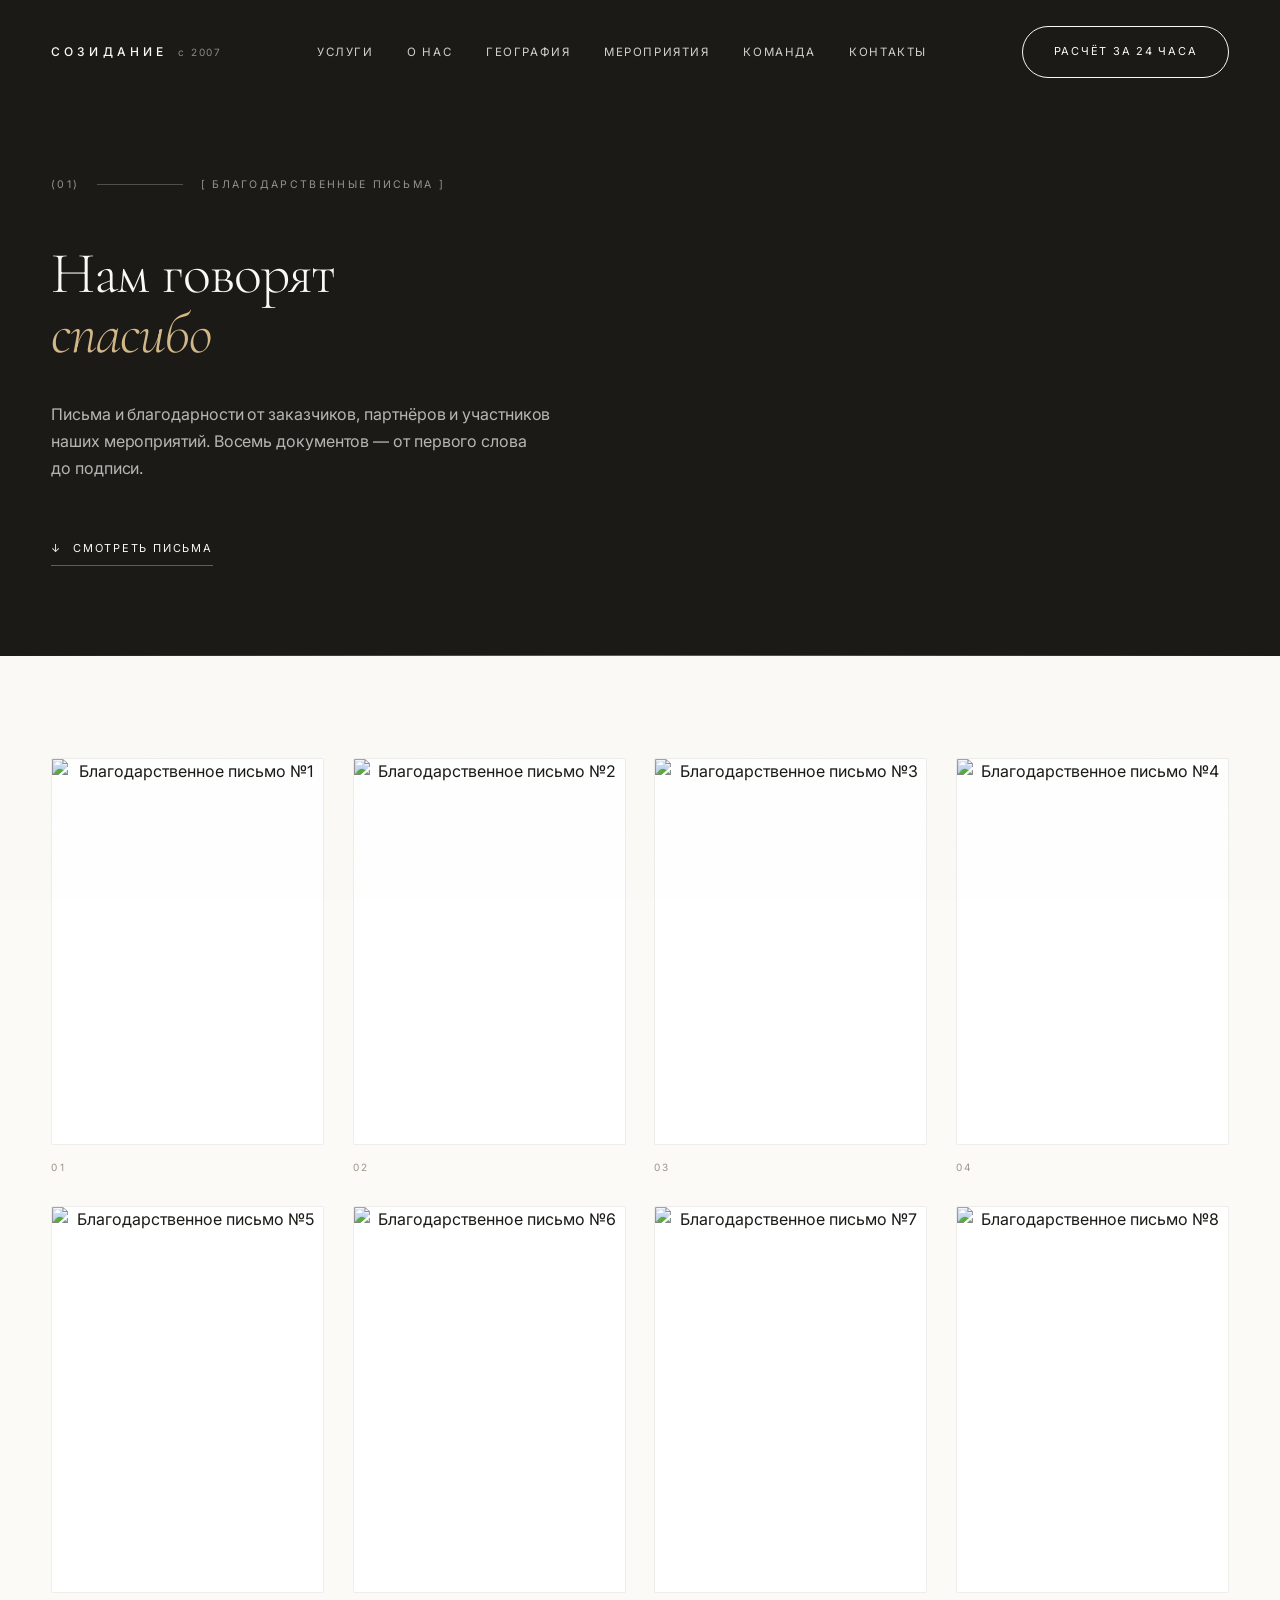
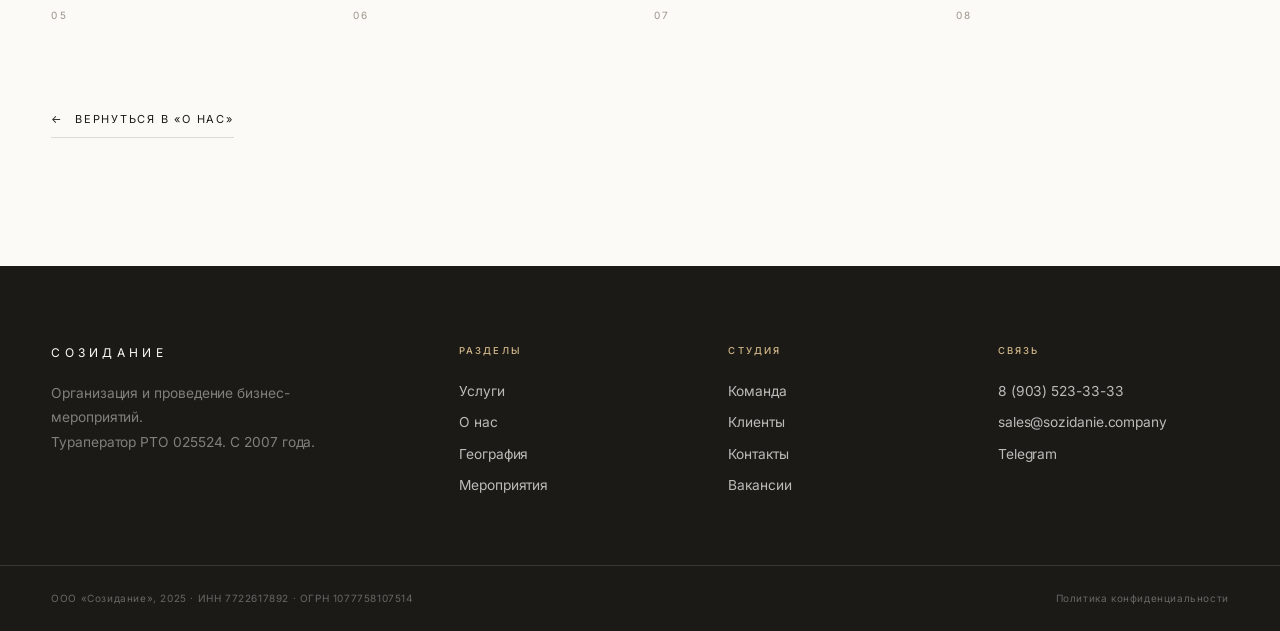
==== letter.html @ 5182b01a "Add files via upload" ====
<!DOCTYPE html>
<html lang="ru">
<head>
<meta charset="UTF-8">
<meta name="viewport" content="width=device-width, initial-scale=1">
<title>Благодарственные письма — Созидание</title>
<meta name="description" content="Благодарственные письма и благодарности от заказчиков, партнёров и участников мероприятий компании «Созидание».">
<link rel="preconnect" href="https://fonts.googleapis.com">
<link rel="preconnect" href="https://fonts.gstatic.com" crossorigin>
<link href="https://fonts.googleapis.com/css2?family=Cormorant+Garamond:ital,wght@0,300;0,400;0,500;1,300;1,400&family=Inter:wght@300;400;500&display=swap" rel="stylesheet">
<link rel="stylesheet" href="styles.css">
</head>
<body>

<div class="grain"></div>
<div class="cursor" id="cursor"><span class="cursor__label"></span></div>
<div class="loader" id="loader">
  <div class="loader__inner">
    <div class="loader__mark">С</div>
    <div class="loader__line"><i></i></div>
    <div class="loader__word">sozidanie<span>.</span></div>
  </div>
</div>

<header class="nav" id="nav">
  <a class="nav__logo" href="#top" aria-label="Созидание">
    <span class="nav__mark">СОЗИДАНИЕ</span>
    <span class="nav__since">с 2007</span>
  </a>
  <nav class="nav__menu">
    <a href="index.html#services">Услуги</a>
    <a href="index.html#about">О нас</a>
    <a href="index.html#geo">География</a>
    <a href="index.html#work">Мероприятия</a>
    <a href="index.html#team">Команда</a>
    <a href="index.html#contacts">Контакты</a>
  </nav>
  <a class="btn btn--ghost nav__cta" href="index.html#contacts" data-cursor="Смета">
    <span>Расчёт за 24 часа</span>
  </a>
  <button class="burger" id="burger" aria-label="Меню"><i></i><i></i></button>
</header>

<div class="mmenu" id="mmenu">
  <div class="mmenu__inner">
    <a href="index.html#services"><span>01</span>Услуги</a>
    <a href="index.html#about"><span>02</span>О нас</a>
    <a href="index.html#geo"><span>03</span>География</a>
    <a href="index.html#dubai"><span>04</span>Бизнес-выезды</a>
    <a href="index.html#work"><span>05</span>Мероприятия</a>
    <a href="index.html#team"><span>06</span>Команда</a>
    <a href="index.html#clients"><span>07</span>Клиенты</a>
    <a href="index.html#contacts"><span>08</span>Контакты</a>
  </div>
  <div class="mmenu__foot">
    <a href="tel:+79035233333">8 (903) 523-33-33</a>
    <a href="mailto:sales@sozidanie.company">sales@sozidanie.company</a>
  </div>
</div>

<main id="top">

  <!-- ============ ЗАГОЛОВОК СТРАНИЦЫ ============ -->
  <section class="pagehead" data-theme="dark">
    <div class="shell">
      <div class="sectlabel sectlabel--light">
        <span>(01)</span><span class="rule"></span><span>[ Благодарственные письма ]</span>
      </div>
      <h1 class="h-xl h-xl--light" data-split>Нам говорят<br><em>спасибо</em></h1>
      <p class="lead lead--light pagehead__lead" data-anim="fade">
        Письма и благодарности от заказчиков, партнёров и&nbsp;участников наших мероприятий.
        Восемь документов&nbsp;— от&nbsp;первого слова до&nbsp;подписи.
      </p>
      <a class="linkline linkline--light pagehead__back" href="#letters"><span class="arr">↓</span>Смотреть письма</a>
    </div>
  </section>

  <!-- ============ ПИСЬМА ============ -->
  <section class="letters" id="letters">
    <div class="shell">
      <div class="letters__grid">

        <figure class="letter" data-anim="fade">
          <button class="letter__btn" type="button" data-cursor="Открыть" aria-label="Открыть письмо 1">
            <img src="img/letters/letter-01.jpg" alt="Благодарственное письмо №1" loading="lazy">
          </button>
          <figcaption class="letter__n">01</figcaption>
        </figure>

        <figure class="letter" data-anim="fade">
          <button class="letter__btn" type="button" data-cursor="Открыть" aria-label="Открыть письмо 2">
            <img src="img/letters/letter-02.jpg" alt="Благодарственное письмо №2" loading="lazy">
          </button>
          <figcaption class="letter__n">02</figcaption>
        </figure>

        <figure class="letter" data-anim="fade">
          <button class="letter__btn" type="button" data-cursor="Открыть" aria-label="Открыть письмо 3">
            <img src="img/letters/letter-03.jpeg" alt="Благодарственное письмо №3" loading="lazy">
          </button>
          <figcaption class="letter__n">03</figcaption>
        </figure>

        <figure class="letter" data-anim="fade">
          <button class="letter__btn" type="button" data-cursor="Открыть" aria-label="Открыть письмо 4">
            <img src="img/letters/letter-04.jpg" alt="Благодарственное письмо №4" loading="lazy">
          </button>
          <figcaption class="letter__n">04</figcaption>
        </figure>

        <figure class="letter" data-anim="fade">
          <button class="letter__btn" type="button" data-cursor="Открыть" aria-label="Открыть письмо 5">
            <img src="img/letters/letter-05.png" alt="Благодарственное письмо №5" loading="lazy">
          </button>
          <figcaption class="letter__n">05</figcaption>
        </figure>

        <figure class="letter" data-anim="fade">
          <button class="letter__btn" type="button" data-cursor="Открыть" aria-label="Открыть письмо 6">
            <img src="img/letters/letter-06.png" alt="Благодарственное письмо №6" loading="lazy">
          </button>
          <figcaption class="letter__n">06</figcaption>
        </figure>

        <figure class="letter" data-anim="fade">
          <button class="letter__btn" type="button" data-cursor="Открыть" aria-label="Открыть письмо 7">
            <img src="img/letters/letter-07.png" alt="Благодарственное письмо №7" loading="lazy">
          </button>
          <figcaption class="letter__n">07</figcaption>
        </figure>

        <figure class="letter" data-anim="fade">
          <button class="letter__btn" type="button" data-cursor="Открыть" aria-label="Открыть письмо 8">
            <img src="img/letters/letter-08.png" alt="Благодарственное письмо №8" loading="lazy">
          </button>
          <figcaption class="letter__n">08</figcaption>
        </figure>

      </div>

      <a class="linkline letters__back" href="index.html#about"><span class="arr">←</span>Вернуться в «О нас»</a>
    </div>
  </section>

</main>

<footer class="foot">
  <div class="shell foot__grid">
    <div>
      <div class="foot__brand">СОЗИДАНИЕ</div>
      <p class="foot__about">Организация и&nbsp;проведение бизнес-мероприятий.<br>
      Тураператор РТО&nbsp;025524. С&nbsp;2007 года.</p>
    </div>
    <div>
      <h5>Разделы</h5>
      <a href="index.html#services">Услуги</a>
      <a href="index.html#about">О нас</a>
      <a href="index.html#geo">География</a>
      <a href="index.html#work">Мероприятия</a>
    </div>
    <div>
      <h5>Студия</h5>
      <a href="index.html#team">Команда</a>
      <a href="index.html#clients">Клиенты</a>
      <a href="index.html#contacts">Контакты</a>
      <a href="index.html#contacts">Вакансии</a>
    </div>
    <div>
      <h5>Связь</h5>
      <a href="tel:+79035233333">8 (903) 523-33-33</a>
      <a href="mailto:sales@sozidanie.company">sales@sozidanie.company</a>
      <a href="https://t.me/AllMice" target="_blank" rel="noopener">Telegram</a>
    </div>
  </div>
  <div class="shell foot__bottom">
    <span>ООО «Созидание», 2025 · ИНН 7722617892 · ОГРН 1077758107514</span>
    <span>Политика конфиденциальности</span>
  </div>
</footer>

<div class="lightbox" id="lightbox" aria-hidden="true" role="dialog" aria-label="Просмотр письма">
  <button class="lightbox__btn lightbox__close" type="button" aria-label="Закрыть">✕</button>
  <button class="lightbox__btn lightbox__btn--prev" type="button" aria-label="Предыдущее письмо">←</button>
  <img class="lightbox__img" id="lightboxImg" alt="">
  <button class="lightbox__btn lightbox__btn--next" type="button" aria-label="Следующее письмо">→</button>
  <div class="lightbox__count" id="lightboxCount"></div>
</div>

<script src="https://cdn.jsdelivr.net/npm/gsap@3.12.5/dist/gsap.min.js"></script>
<script src="https://cdn.jsdelivr.net/npm/gsap@3.12.5/dist/ScrollTrigger.min.js"></script>
<script src="https://cdn.jsdelivr.net/npm/@studio-freight/lenis@1.0.42/dist/lenis.min.js"></script>
<script src="app.js"></script>
</body>
</html>
---- styles.css ----
/* ============================================================
   СОЗИДАНИЕ — premium light edition
   ============================================================ */

:root{
  --alabaster:#F6F3EC;
  --ivory:#FBFAF6;
  --paper:#EFEAE0;
  --graphite:#1B1A17;
  --graphite-soft:#2A2825;
  --stone:#6B675E;
  --stone-2:#9A948A;
  --line:rgba(27,26,23,.14);
  --line-soft:rgba(27,26,23,.08);
  --champagne:#B4915B;
  --champagne-soft:#D3B888;
  --ease:cubic-bezier(.22,1,.36,1);
  --pad:clamp(1.25rem,4vw,5.5rem);
  --serif:"Cormorant Garamond",Georgia,serif;
  --sans:"Inter",-apple-system,BlinkMacSystemFont,"Segoe UI",sans-serif;
}

*{margin:0;padding:0;box-sizing:border-box}
html{-webkit-text-size-adjust:100%}
body{
  background:var(--alabaster);
  color:var(--graphite);
  font-family:var(--sans);
  font-weight:400;
  font-size:16px;
  line-height:1.62;
  letter-spacing:-.005em;
  -webkit-font-smoothing:antialiased;
  overflow-x:hidden;
}
body.is-locked{overflow:hidden}
img{display:block;max-width:100%;height:auto}
a{color:inherit;text-decoration:none}
button{font:inherit;color:inherit;background:none;border:0;cursor:pointer}
::selection{background:var(--champagne);color:var(--ivory)}

.shell{width:100%;max-width:1560px;margin:0 auto;padding:0 var(--pad)}
section{position:relative}

/* ---------- texture ---------- */
.grain{
  position:fixed;inset:0;z-index:9000;pointer-events:none;opacity:.032;
  background-image:url("data:image/svg+xml,%3Csvg xmlns='http://www.w3.org/2000/svg' width='200' height='200'%3E%3Cfilter id='n'%3E%3CfeTurbulence type='fractalNoise' baseFrequency='.8' numOctaves='3'/%3E%3C/filter%3E%3Crect width='200' height='200' filter='url(%23n)'/%3E%3C/svg%3E");
  mix-blend-mode:multiply;
}

/* ---------- cursor ---------- */
.cursor{
  position:fixed;top:0;left:0;width:14px;height:14px;border-radius:50%;
  background:var(--graphite);z-index:9500;pointer-events:none;
  transform:translate3d(-100px,-100px,0);
  transition:width .5s var(--ease),height .5s var(--ease),background .4s,opacity .4s;
  mix-blend-mode:normal;display:flex;align-items:center;justify-content:center;
  will-change:transform;
}
.cursor::after{
  content:"";position:absolute;inset:0;border-radius:50%;
  box-shadow:0 0 0 0 rgba(180,145,91,.35);
  transition:box-shadow .6s var(--ease);
}
.cursor.is-hover{width:9px;height:9px;background:var(--champagne)}
.cursor.is-hover::after{box-shadow:0 0 0 14px rgba(180,145,91,.10)}
.cursor.is-label{width:96px;height:96px;background:rgba(27,26,23,.94)}
.cursor.is-label::after{box-shadow:0 0 0 1px rgba(255,255,255,.12)}
.cursor__label{
  font-size:10px;letter-spacing:.16em;text-transform:uppercase;
  color:var(--ivory);opacity:0;transform:scale(.7);
  transition:opacity .35s,transform .45s var(--ease);white-space:nowrap;
}
.cursor.is-label .cursor__label{opacity:1;transform:scale(1)}
@media (hover:none),(max-width:900px){.cursor{display:none}}

/* ---------- loader ---------- */
.loader{
  position:fixed;inset:0;z-index:9800;background:var(--alabaster);
  display:flex;align-items:center;justify-content:center;
}
.loader__inner{text-align:center;position:relative}
.loader__mark{
  font-family:var(--serif);font-size:clamp(4rem,10vw,7rem);line-height:1;
  font-weight:300;color:var(--graphite);opacity:0;
}
.loader__line{width:min(240px,50vw);height:1px;background:var(--line);margin:2.2rem auto 1.1rem;overflow:hidden}
.loader__line i{display:block;height:100%;width:0%;background:var(--graphite)}
.loader__word{
  font-family:var(--sans);font-size:10px;letter-spacing:.42em;
  text-transform:uppercase;color:var(--stone-2);
}
.loader__word span{color:var(--champagne)}
.loader__inner>*{opacity:0}

/* ---------- nav ---------- */
.nav{
  position:fixed;top:0;left:0;right:0;z-index:800;
  display:flex;align-items:center;justify-content:space-between;gap:2rem;
  padding:1.65rem var(--pad);
  transition:padding .5s var(--ease),background .5s,backdrop-filter .5s,border-color .5s;
  border-bottom:1px solid transparent;
  color:var(--ivory);
}
.nav.is-stuck{
  padding:1rem var(--pad);
  background:rgba(246,243,236,.86);
  backdrop-filter:blur(14px) saturate(1.2);
  -webkit-backdrop-filter:blur(14px) saturate(1.2);
  border-bottom-color:var(--line-soft);
  color:var(--graphite);
}
.nav__logo{display:flex;align-items:baseline;gap:.7rem;line-height:1}
.nav__mark{
  font-size:12px;letter-spacing:.34em;font-weight:500;text-transform:uppercase;
}
.nav__since{font-size:10px;letter-spacing:.18em;color:currentColor;opacity:.5}
.nav__menu{display:flex;gap:2.1rem}
.nav__menu a{
  font-size:11.5px;letter-spacing:.14em;text-transform:uppercase;
  position:relative;padding:.35rem 0;opacity:.82;transition:opacity .4s;
}
.nav__menu a::after{
  content:"";position:absolute;left:0;bottom:0;width:100%;height:1px;
  background:currentColor;transform:scaleX(0);transform-origin:right;
  transition:transform .55s var(--ease);
}
.nav__menu a:hover{opacity:1}
.nav__menu a:hover::after{transform:scaleX(1);transform-origin:left}

.btn{
  display:inline-flex;align-items:center;gap:.7rem;
  font-size:11px;letter-spacing:.16em;text-transform:uppercase;
  padding:1rem 1.9rem;border-radius:999px;position:relative;overflow:hidden;
  transition:color .5s var(--ease),border-color .5s;
  white-space:nowrap;
}
.btn span{position:relative;z-index:2}
.btn::before{
  content:"";position:absolute;inset:0;border-radius:999px;
  transform:translateY(101%);transition:transform .62s var(--ease);z-index:1;
}
.btn--ghost{border:1px solid currentColor;color:inherit}
.btn--ghost::before{background:var(--graphite)}
.btn--ghost:hover{color:var(--ivory)!important}
.btn--ghost:hover::before{transform:translateY(0)}
.btn--solid{background:var(--graphite);color:var(--ivory);border:1px solid var(--graphite)}
.btn--solid::before{background:var(--champagne)}
.btn--solid:hover::before{transform:translateY(0)}

.burger{display:none;width:34px;height:34px;position:relative}
.burger i{position:absolute;left:0;width:100%;height:1px;background:currentColor;transition:transform .5s var(--ease),opacity .3s}
.burger i:first-child{top:13px}
.burger i:last-child{top:21px}
.burger.is-open i:first-child{transform:translateY(4px) rotate(45deg)}
.burger.is-open i:last-child{transform:translateY(-4px) rotate(-45deg)}

.mmenu{
  position:fixed;inset:0;z-index:790;background:var(--alabaster);
  display:flex;flex-direction:column;justify-content:center;
  padding:6rem var(--pad) 3rem;
  clip-path:inset(0 0 100% 0);transition:clip-path .85s var(--ease);
  pointer-events:none;
}
.mmenu.is-open{clip-path:inset(0 0 0 0);pointer-events:auto}
.mmenu__inner{display:flex;flex-direction:column;gap:.2rem}
.mmenu__inner a{
  font-family:var(--serif);font-weight:300;font-size:clamp(1.7rem,7vw,2.6rem);
  line-height:1.26;display:flex;align-items:baseline;gap:1rem;
  border-bottom:1px solid var(--line-soft);padding:.5rem 0;
  opacity:0;transform:translateY(18px);
  transition:opacity .6s var(--ease),transform .7s var(--ease),color .4s;
}
.mmenu.is-open .mmenu__inner a{opacity:1;transform:none}
.mmenu.is-open .mmenu__inner a:nth-child(1){transition-delay:.12s}
.mmenu.is-open .mmenu__inner a:nth-child(2){transition-delay:.17s}
.mmenu.is-open .mmenu__inner a:nth-child(3){transition-delay:.22s}
.mmenu.is-open .mmenu__inner a:nth-child(4){transition-delay:.27s}
.mmenu.is-open .mmenu__inner a:nth-child(5){transition-delay:.32s}
.mmenu.is-open .mmenu__inner a:nth-child(6){transition-delay:.37s}
.mmenu.is-open .mmenu__inner a:nth-child(7){transition-delay:.42s}
.mmenu.is-open .mmenu__inner a:nth-child(8){transition-delay:.47s}
.mmenu__inner span{font-family:var(--sans);font-size:10px;letter-spacing:.2em;color:var(--stone-2)}
.mmenu__foot{
  display:flex;gap:1.6rem;flex-wrap:wrap;margin-top:2.4rem;
  font-size:11px;letter-spacing:.14em;text-transform:uppercase;color:var(--stone);
}
@media (min-width:901px){.mmenu{display:none}}
.nav.is-open{color:var(--graphite);background:transparent;backdrop-filter:none;border-color:transparent}

/* ---------- typography ---------- */
.h-xl{
  font-family:var(--serif);
  font-weight:300;
  font-size:clamp(2.1rem,4.55vw,4.6rem);
  line-height:1.02;
  letter-spacing:-.018em;
}
.h-xl em{font-style:italic;color:var(--champagne);font-weight:300}
.h-xl--light{color:var(--ivory)}
.h-xl--light em{color:var(--champagne-soft)}
.lead{font-size:clamp(1rem,1.16vw,1.16rem);line-height:1.68;max-width:52ch}
.lead--light{color:rgba(251,250,246,.78)}
.muted{color:var(--stone);font-size:.95rem;line-height:1.7}
em{font-style:italic}

.sectlabel{
  display:flex;align-items:center;gap:1.1rem;
  font-size:10.5px;letter-spacing:.22em;text-transform:uppercase;
  color:var(--stone-2);margin-bottom:clamp(2.4rem,5vw,4.4rem);
}
.sectlabel .rule{width:clamp(28px,7vw,86px);height:1px;background:var(--line)}
.sectlabel--light{color:rgba(251,250,246,.55)}
.sectlabel--light .rule{background:rgba(251,250,246,.24)}

.linkline{
  display:inline-flex;align-items:center;gap:.7rem;margin-top:2.2rem;
  font-size:11px;letter-spacing:.16em;text-transform:uppercase;
  padding-bottom:.5rem;border-bottom:1px solid var(--line);
  transition:border-color .5s,gap .5s var(--ease);
}
.linkline .arr{transition:transform .5s var(--ease)}
.linkline:hover{border-color:var(--champagne)}
.linkline:hover .arr{transform:translateX(6px)}
.linkline--light{border-color:rgba(251,250,246,.3);color:var(--ivory)}
.linkline--light:hover{border-color:var(--champagne-soft)}

/* ---------- reveal states ---------- */
[data-anim="fade"]{opacity:0;transform:translateY(26px)}
.line{display:block;overflow:hidden}
.line .w{display:inline-block;will-change:transform}
.split-line{display:inline-block;overflow:hidden;vertical-align:bottom}
.split-line span{display:inline-block;will-change:transform}

/* ============================================================
   HERO
   ============================================================ */
.hero{
  /* --hero-h — высота кадра с текстом; +100svh — ровно один экран прокрутки под скраб видео */
  --hero-h:100svh;
  height:calc(var(--hero-h) + 100svh);
  position:relative;background:var(--graphite);color:var(--ivory);
  padding-bottom:0;
}
/* sticky не работает под overflow:hidden — клип у самого пина */
.hero__pin{position:sticky;top:0;height:var(--hero-h);overflow:hidden;z-index:1}
.hero__media{position:absolute;inset:0;overflow:hidden}
.hero__img{position:absolute;inset:-12% 0;will-change:transform}
/* два слоя ложатся друг на друга: <picture> — первый кадр, поверх него видео
   (пока у видео нет своего кадра, оно прозрачно, и сквозь него видна картинка) */
.hero__img img,.hero__img video{
  position:absolute;inset:0;display:block;width:100%;height:100%;
  object-fit:cover;filter:saturate(.92);
}
/* <picture> не создаёт контейнера — иначе height:100% у картинки отваливается */
.hero__picture{display:contents}
/* первый экран с текстом: прижат к низу кадра, при скролле гаснет */
.hero__frame{
  position:absolute;top:0;left:0;right:0;z-index:2;
  min-height:var(--hero-h);
  display:flex;flex-direction:column;justify-content:flex-end;
}
.hero__veil{
  position:absolute;inset:0;
  background:
    linear-gradient(to bottom,rgba(20,19,17,.62) 0%,rgba(20,19,17,.18) 34%,rgba(20,19,17,.30) 62%,rgba(20,19,17,.86) 100%),
    radial-gradient(120% 90% at 15% 10%,rgba(20,19,17,.55),transparent 60%);
}
.hero__inner{position:relative;z-index:3;padding:0 var(--pad) clamp(1.3rem,2.2vw,1.8rem);max-width:1560px;margin:0 auto;width:100%}
.hero__kicker{
  display:flex;align-items:center;gap:.9rem;flex-wrap:wrap;
  font-size:10.5px;letter-spacing:.24em;text-transform:uppercase;
  color:rgba(251,250,246,.66);margin-bottom:clamp(1.1rem,2.2vw,1.5rem);
}
.hero__kicker .dot{width:4px;height:4px;border-radius:50%;background:var(--champagne-soft)}
.hero__title{
  font-family:var(--serif);font-weight:300;
  font-size:clamp(2.2rem,min(6.2vw,calc(18.5svh - 90px)),6.1rem);
  line-height:.99;letter-spacing:-.024em;max-width:19ch;
}
.hero__title .ital{font-style:italic;color:var(--champagne-soft)}
.hero__foot{
  display:flex;align-items:flex-end;justify-content:space-between;gap:3rem;
  margin-top:clamp(1.6rem,3vw,2.4rem);padding-bottom:clamp(1.6rem,2.8vw,2.4rem);
}
.hero__lead{
  font-size:clamp(.95rem,1.1vw,1.06rem);line-height:1.72;
  color:rgba(251,250,246,.72);max-width:46ch;
}
.round{
  flex:none;width:clamp(108px,10vw,132px);height:clamp(108px,10vw,132px);
  border:1px solid rgba(251,250,246,.34);border-radius:50%;
  display:flex;flex-direction:column;align-items:center;justify-content:center;gap:.5rem;
  font-size:9.5px;letter-spacing:.15em;text-transform:uppercase;line-height:1.5;
  text-align:center;transition:background .6s var(--ease),border-color .6s,color .5s;
}
.round svg{width:19px;height:19px;fill:none;stroke:currentColor;stroke-width:1.1;transition:transform .6s var(--ease)}
.round:hover{background:var(--ivory);color:var(--graphite);border-color:var(--ivory)}
.round:hover svg{transform:translateX(5px)}

.hero__strip{
  position:relative;z-index:3;border-top:1px solid rgba(251,250,246,.16);
  display:flex;flex-wrap:wrap;gap:clamp(1.2rem,3.4vw,3.4rem);
  padding:.95rem var(--pad);
  font-size:10px;letter-spacing:.2em;text-transform:uppercase;
  color:rgba(251,250,246,.5);max-width:1560px;margin:0 auto;width:100%;
}

/* ============================================================
   MANIFEST
   ============================================================ */
.manifest{padding:clamp(5rem,11vw,10rem) 0 clamp(4rem,8vw,7rem);background:var(--alabaster)}
.manifest__grid{
  display:grid;grid-template-columns:1.15fr .85fr;
  gap:clamp(2rem,6vw,6rem);align-items:start;
}
.manifest__body > * + *{margin-top:1.35rem}
.manifest__body{max-width:46ch}

.figures{
  display:grid;grid-template-columns:repeat(4,1fr);
  gap:1px;background:var(--line);border-top:1px solid var(--line);
  border-bottom:1px solid var(--line);margin-top:clamp(4rem,8vw,7rem);
}
.fig{background:var(--alabaster);padding:clamp(1.6rem,2.6vw,2.6rem) clamp(1rem,1.6vw,1.6rem)}
.fig__num{
  font-family:var(--serif);font-size:clamp(2.4rem,3.6vw,3.4rem);
  font-weight:300;line-height:1;letter-spacing:-.02em;display:flex;align-items:baseline;gap:.14em;
}
.fig__num i{font-style:normal;font-size:.36em;color:var(--champagne);letter-spacing:0}
.fig__cap{margin-top:1.1rem;font-size:11.5px;line-height:1.6;color:var(--stone);letter-spacing:.01em}

/* ============================================================
   BAND
   ============================================================ */
.band{
  position:relative;height:clamp(420px,74vh,760px);overflow:hidden;
  background:var(--graphite);
}
.band__img{position:absolute;inset:-14% 0;will-change:transform}
.band__img img{width:100%;height:100%;object-fit:cover;opacity:.9}
.band::after{
  content:"";position:absolute;inset:0;
  background:linear-gradient(105deg,rgba(20,19,17,.82) 0%,rgba(20,19,17,.34) 48%,rgba(20,19,17,.55) 100%);
}
.band__quote{
  position:absolute;z-index:3;left:var(--pad);bottom:clamp(2rem,6vw,5rem);
  max-width:min(900px,86vw);color:var(--ivory);
}
.band__quote p{
  font-family:var(--serif);font-weight:300;
  font-size:clamp(1.5rem,3.4vw,3.1rem);line-height:1.22;letter-spacing:-.014em;
}
.band__quote > span{
  display:block;margin-top:1.6rem;font-size:10px;letter-spacing:.24em;
  text-transform:uppercase;color:rgba(251,250,246,.5);
}

/* ============================================================
   SERVICES
   ============================================================ */
.services{padding:clamp(5rem,11vw,10rem) 0;background:var(--ivory)}
.services__head{display:grid;grid-template-columns:1.25fr .75fr;gap:clamp(2rem,6vw,6rem);align-items:end;margin-bottom:clamp(3rem,6vw,5rem)}
.services__note{max-width:34ch;justify-self:end;text-align:left}

.acc{border-top:1px solid var(--line)}
.acc__item{border-bottom:1px solid var(--line)}
.acc__head{
  width:100%;display:grid;grid-template-columns:auto 1fr auto;align-items:center;
  gap:clamp(1rem,3vw,3rem);padding:clamp(1.4rem,2.4vw,2.1rem) 0;text-align:left;
  transition:padding .5s var(--ease),color .4s;
}
.acc__num{font-size:10.5px;letter-spacing:.16em;color:var(--stone-2);padding-top:.35em}
.acc__ttl{
  font-family:var(--serif);font-weight:300;
  font-size:clamp(1.35rem,2.5vw,2.35rem);line-height:1.14;letter-spacing:-.012em;
  transition:color .5s,transform .6s var(--ease);
}
.acc__plus{position:relative;width:22px;height:22px;flex:none}
.acc__plus::before,.acc__plus::after{
  content:"";position:absolute;background:var(--stone);transition:transform .55s var(--ease),background .4s;
}
.acc__plus::before{top:50%;left:0;width:100%;height:1px;transform:translateY(-50%)}
.acc__plus::after{left:50%;top:0;height:100%;width:1px;transform:translateX(-50%)}
.acc__item.is-open .acc__plus::after{transform:translateX(-50%) rotate(90deg)}
.acc__item.is-open .acc__ttl{color:var(--champagne)}
.acc__head:hover .acc__ttl{transform:translateX(10px)}

.acc__panel{height:0;overflow:hidden}
.acc__inner{padding:0 0 clamp(1.8rem,3vw,2.6rem) clamp(2rem,7vw,8.6rem);max-width:104ch}
.acc__inner > p{color:var(--stone);font-size:1rem;line-height:1.72;max-width:62ch}
.acc__cols{display:grid;grid-template-columns:1fr 1fr;gap:clamp(1.5rem,4vw,4rem);margin-top:1.8rem}
.acc__cols h5{
  font-size:10px;letter-spacing:.2em;text-transform:uppercase;
  color:var(--champagne);margin-bottom:.7rem;font-weight:500;
}
.acc__cols p{font-size:.9rem;line-height:1.72;color:var(--stone)}

/* ============================================================
   DUBAI
   ============================================================ */
.dubai{position:relative;overflow:hidden;background:var(--graphite);color:var(--ivory);padding:clamp(5rem,11vw,10rem) 0}
.dubai__media{position:absolute;inset:0}
.dubai__img{position:absolute;inset:-12% 0;will-change:transform}
.dubai__img img{width:100%;height:100%;object-fit:cover;opacity:.5}
.dubai__veil{position:absolute;inset:0;background:linear-gradient(to right,rgba(18,17,16,.94) 0%,rgba(18,17,16,.72) 52%,rgba(18,17,16,.5) 100%)}
.dubai__inner{position:relative;z-index:2}
.dubai__cols{display:grid;grid-template-columns:1fr 1fr;gap:clamp(2rem,6vw,6rem);margin-top:clamp(2.6rem,5vw,4.4rem)}
.dubai__cols h5{
  font-size:10px;letter-spacing:.22em;text-transform:uppercase;
  color:var(--champagne-soft);margin-bottom:1.4rem;font-weight:500;
}
.tinylist{list-style:none}
.tinylist li{
  display:flex;justify-content:space-between;gap:1.4rem;align-items:baseline;
  padding:.68rem 0;border-bottom:1px solid rgba(251,250,246,.12);
  font-size:.9rem;color:rgba(251,250,246,.82);transition:color .4s,padding .5s var(--ease);
}
.tinylist li span{flex:none;font-size:10px;letter-spacing:.12em;text-transform:uppercase;color:rgba(251,250,246,.42)}
.tinylist li:hover{color:var(--ivory);padding-left:.4rem}

/* ============================================================
   WORK — horizontal
   ============================================================ */
.work{background:var(--alabaster);overflow:hidden}
.work__pin{min-height:100svh;display:flex;flex-direction:column;justify-content:center;padding:clamp(2.2rem,3.8vw,3.4rem) 0}
.work__head{margin-bottom:clamp(1.4rem,2.6vw,2.2rem)}
.work__title{display:flex;align-items:flex-end;justify-content:space-between;gap:2rem;flex-wrap:wrap}
.work__hint{
  display:flex;align-items:center;gap:.8rem;font-size:10px;letter-spacing:.22em;
  text-transform:uppercase;color:var(--stone-2);padding-bottom:.6rem;
}
.work__hint .rule{width:56px;height:1px;background:var(--line)}
.work__track{
  display:flex;gap:clamp(1rem,2vw,2rem);
  padding:0 var(--pad);will-change:transform;width:max-content;
}
.card{width:clamp(260px,26vw,380px);flex:none}
.card--wide{width:clamp(320px,34vw,500px)}
.card__img{
  position:relative;overflow:hidden;border-radius:2px;
  aspect-ratio:6/5;background:var(--paper);
}
.card--wide .card__img{aspect-ratio:16/11}
.card__img img{
  width:100%;height:100%;object-fit:cover;
  transition:transform 1.1s var(--ease),filter .8s;
  transform:scale(1.02);
}
.card:hover .card__img img{transform:scale(1.07)}
.card__meta{
  display:flex;justify-content:space-between;align-items:center;
  font-size:10px;letter-spacing:.2em;text-transform:uppercase;
  color:var(--stone-2);padding:.9rem 0 .5rem;
}
.card h3{
  font-family:var(--serif);font-weight:400;font-size:clamp(1.02rem,1.5vw,1.4rem);
  line-height:1.26;letter-spacing:-.008em;max-width:32ch;
}
.card{transition:transform .8s var(--ease)}
.card:hover{transform:translateY(-6px)}

/* ============================================================
   GEO
   ============================================================ */
.geo{padding:clamp(5rem,11vw,10rem) 0;background:var(--ivory);border-top:1px solid var(--line-soft)}
.geo__top{display:flex;justify-content:space-between;align-items:flex-end;gap:2rem;flex-wrap:wrap;margin-bottom:clamp(3rem,6vw,5rem)}
.geo__count{
  font-family:var(--serif);font-weight:300;font-size:clamp(3.4rem,7vw,6.4rem);
  line-height:.9;letter-spacing:-.03em;display:flex;align-items:baseline;gap:.04em;
}
.geo__count small{
  font-family:var(--sans);font-size:11px;letter-spacing:.18em;text-transform:uppercase;
  color:var(--stone-2);margin-left:.9rem;
}
.geo__grid{display:grid;grid-template-columns:1fr 1fr;gap:clamp(2rem,6vw,6rem);border-top:1px solid var(--line);padding-top:clamp(2rem,4vw,3rem)}
.geo__col h5{
  font-size:10px;letter-spacing:.22em;text-transform:uppercase;
  color:var(--champagne);margin-bottom:1rem;font-weight:500;
}
.geo__col p{font-size:.94rem;line-height:1.95;color:var(--stone);max-width:52ch}

/* ============================================================
   CLIENTS
   ============================================================ */
.clients{padding:clamp(4.5rem,9vw,8rem) 0;background:var(--alabaster);overflow:hidden}
.clients__head{display:grid;grid-template-columns:1.2fr .8fr;gap:clamp(2rem,6vw,6rem);align-items:end;margin-bottom:clamp(2.6rem,5vw,4.2rem)}
.clients__head .muted{max-width:34ch;justify-self:end}
.logos{border-top:1px solid var(--line);border-bottom:1px solid var(--line);padding:clamp(1.4rem,2.6vw,2.4rem) 0;overflow:hidden}
.logos__row{overflow:hidden;padding:.7rem 0}
.logos__inner{display:flex;gap:clamp(2.4rem,5vw,5rem);align-items:center;width:max-content;will-change:transform}
.logos__inner img{
  height:clamp(26px,3vw,42px);width:auto;object-fit:contain;
  filter:grayscale(1) contrast(.92);opacity:.5;transition:opacity .5s,filter .5s;
}
.logos__inner img:hover{opacity:1;filter:grayscale(0)}
/* ============================================================
   QUOTE
   ============================================================ */
.quote{background:var(--graphite);color:var(--ivory);padding:clamp(5rem,11vw,9.5rem) 0}
.quote__mark{
  font-family:var(--serif);font-size:clamp(4rem,9vw,8rem);line-height:.6;
  color:var(--champagne);opacity:.7;margin-bottom:clamp(1rem,2vw,2rem);
}
.quote blockquote{
  font-family:var(--serif);font-weight:300;
  font-size:clamp(1.32rem,2.5vw,2.35rem);line-height:1.36;letter-spacing:-.012em;
  max-width:34ch;color:rgba(251,250,246,.94);
}
.quote__author{display:flex;align-items:flex-start;gap:1.4rem;margin-top:clamp(2rem,4vw,3.2rem);font-size:.86rem;line-height:1.7}
.quote__line{width:clamp(40px,7vw,90px);height:1px;background:var(--champagne);margin-top:.7rem;flex:none}
.quote__author small{color:rgba(251,250,246,.45);font-size:.78rem;letter-spacing:.02em}

/* ============================================================
   TEAM
   ============================================================ */
.team{padding:clamp(5rem,11vw,10rem) 0;background:var(--alabaster)}
.team__head{display:grid;grid-template-columns:1fr 1fr;gap:clamp(2rem,6vw,6rem);align-items:end;margin-bottom:clamp(2.8rem,5vw,4.6rem)}
.team__head .muted{max-width:38ch;justify-self:end}
.team__grid{display:grid;grid-template-columns:repeat(5,1fr);gap:clamp(1.2rem,2vw,2rem)}
.person__img{overflow:hidden;background:var(--paper);aspect-ratio:4/5;border-radius:2px}
.person__img img{width:100%;height:100%;object-fit:cover;filter:saturate(.94);transition:transform 1.2s var(--ease),filter .8s}
.person:hover .person__img img{transform:scale(1.045);filter:saturate(1)}
.person figcaption{padding-top:1rem;display:flex;flex-direction:column;gap:.25rem}
.person figcaption b{font-weight:500;font-size:.94rem;letter-spacing:-.01em}
.person figcaption span{font-size:11px;letter-spacing:.09em;text-transform:uppercase;color:var(--stone-2);line-height:1.5}

/* ============================================================
   VALUES
   ============================================================ */
.values{padding:clamp(5rem,11vw,9rem) 0 clamp(4rem,8vw,7rem);background:var(--ivory);border-top:1px solid var(--line-soft)}
.values__grid{display:grid;grid-template-columns:repeat(2,1fr);gap:1px;background:var(--line);margin-top:clamp(2.6rem,5vw,4.4rem);border:1px solid var(--line)}
.values__grid article{background:var(--ivory);padding:clamp(1.8rem,3.4vw,3.2rem);transition:background .6s}
.values__grid article:hover{background:var(--alabaster)}
.values__num{
  font-family:var(--serif);font-size:.9rem;letter-spacing:.1em;
  color:var(--champagne);display:block;margin-bottom:1.4rem;
}
.values__grid h4{
  font-family:var(--serif);font-weight:400;font-size:clamp(1.25rem,1.9vw,1.7rem);
  letter-spacing:-.01em;margin-bottom:.9rem;line-height:1.2;
}
.values__grid p{font-size:.9rem;line-height:1.78;color:var(--stone);max-width:44ch}

/* ============================================================
   CONTACTS
   ============================================================ */
.contacts{position:relative;overflow:hidden;background:var(--alabaster);padding:clamp(5rem,10vw,9rem) 0 clamp(4rem,7vw,6rem)}
.contacts__media{position:absolute;top:0;right:0;width:46%;height:100%;overflow:hidden;opacity:.2}
.contacts__img{position:absolute;inset:-10% 0;will-change:transform}
.contacts__img img{width:100%;height:100%;object-fit:cover}
.contacts__media::after{content:"";position:absolute;inset:0;background:linear-gradient(to right,var(--alabaster) 0%,rgba(246,243,236,.6) 45%,transparent 100%)}
.contacts__inner{position:relative;z-index:2}
.contacts__grid{display:grid;grid-template-columns:1.05fr .95fr;gap:clamp(2.5rem,7vw,7rem);align-items:start}

.contacts__list{display:grid;gap:2rem;margin-top:clamp(2.4rem,4vw,3.4rem)}
.contacts__list h5{
  font-size:10px;letter-spacing:.2em;text-transform:uppercase;
  color:var(--champagne);margin-bottom:.7rem;font-weight:500;
}
.contacts__list a{
  display:block;font-size:1rem;letter-spacing:-.005em;
  padding:.22rem 0;transition:color .4s,transform .5s var(--ease);width:fit-content;
}
.contacts__list a:hover{color:var(--champagne);transform:translateX(5px)}
.contacts__social{display:flex;gap:1.6rem;flex-wrap:wrap;border-top:1px solid var(--line);padding-top:1.4rem}
.contacts__social a{font-size:11px;letter-spacing:.16em;text-transform:uppercase;color:var(--stone)}

.form{background:var(--ivory);border:1px solid var(--line);padding:clamp(1.6rem,3vw,2.8rem)}
.field{position:relative;margin-bottom:1.6rem}
.field input{
  width:100%;background:transparent;border:0;border-bottom:1px solid var(--line);
  padding:1.5rem 0 .7rem;font:inherit;font-size:1rem;color:var(--graphite);
  outline:none;transition:border-color .5s;
}
.field input:focus{border-color:var(--graphite)}
.field label{
  position:absolute;left:0;top:1.45rem;font-size:1rem;color:var(--stone-2);
  pointer-events:none;transition:transform .42s var(--ease),font-size .42s var(--ease),color .4s;
  transform-origin:left top;
}
.field input:focus + label,
.field input:not(:placeholder-shown) + label{
  transform:translateY(-1.35rem) scale(.72);color:var(--champagne);letter-spacing:.08em;
}
.form .btn{width:100%;justify-content:center;margin-top:.6rem;padding:1.15rem}
.form__note{font-size:10.5px;line-height:1.65;color:var(--stone-2);margin-top:1.2rem}
.form__ok{
  display:none;font-size:.92rem;color:var(--champagne);margin-top:1.2rem;
  border-top:1px solid var(--line);padding-top:1.2rem;
}
.form.is-sent .form__ok{display:block}

/* ============================================================
   FOOTER
   ============================================================ */
.foot{background:var(--graphite);color:rgba(251,250,246,.72);padding:clamp(3rem,6vw,5rem) 0 1.6rem}
.foot__grid{
  display:grid;grid-template-columns:1.6fr repeat(3,1fr);gap:2.4rem;
  padding-bottom:clamp(2.4rem,5vw,4rem);border-bottom:1px solid rgba(251,250,246,.12);
}
.foot__brand{font-size:12px;letter-spacing:.36em;color:var(--ivory);margin-bottom:1.2rem}
.foot__about{font-size:.86rem;line-height:1.75;color:rgba(251,250,246,.45);max-width:30ch}
.foot h5{
  font-size:9.5px;letter-spacing:.22em;text-transform:uppercase;
  color:var(--champagne-soft);margin-bottom:1.1rem;font-weight:500;
}
.foot__grid a{
  display:block;font-size:.86rem;padding:.28rem 0;
  transition:color .4s,transform .5s var(--ease);width:fit-content;
}
.foot__grid a:hover{color:var(--ivory);transform:translateX(4px)}
.foot__bottom{
  display:flex;justify-content:space-between;gap:1.5rem;flex-wrap:wrap;
  padding-top:1.5rem;font-size:10px;letter-spacing:.06em;color:rgba(251,250,246,.35);
}

/* ============================================================
   EXPERIENCE — опыт работы
   ============================================================ */
.exp{padding:clamp(4.5rem,9vw,8.5rem) 0;background:var(--ivory);border-top:1px solid var(--line-soft)}
.exp__grid{display:grid;grid-template-columns:1fr;gap:clamp(1.4rem,2.6vw,2.4rem);align-items:start}
.exp__body{max-width:50ch}
.exp__body > * + *{margin-top:1.35rem}
.exp__media{overflow:hidden;border-radius:2px;background:var(--paper);border:1px solid var(--line-soft)}
.exp__media img{width:100%;height:auto;filter:saturate(.95)}
.exp__stats{
  display:grid;grid-template-columns:repeat(3,1fr);
  gap:clamp(1.4rem,3vw,2.6rem);margin-top:clamp(3rem,6vw,5rem);
  border-top:1px solid var(--line);padding-top:clamp(1.6rem,3vw,2.4rem);
}
.exp__cap{
  display:block;font-size:10.5px;letter-spacing:.18em;text-transform:uppercase;
  color:var(--stone-2);line-height:1.6;min-height:3.2em;
  padding-bottom:1.1rem;border-bottom:1px solid var(--line-soft);
}
.exp__num{
  font-family:var(--serif);font-weight:300;
  font-size:clamp(3.4rem,7vw,6rem);line-height:1;letter-spacing:-.03em;
  margin-top:1.1rem;
}

/* ============================================================
   ADVANTAGES — преимущества
   ============================================================ */
.adv{padding:clamp(5rem,11vw,10rem) 0;background:var(--alabaster)}
.adv__ttl{max-width:min(100%,940px)}
.adv__grid{
  display:grid;grid-template-columns:1.1fr .9fr;
  gap:clamp(2rem,6vw,5.5rem);align-items:start;
  margin-top:clamp(2.6rem,5vw,4.4rem);
}
.adv__body{max-width:48ch}
.adv__body .btn{margin-top:2.4rem}
.adv__stats{display:grid;gap:clamp(1.8rem,3.4vw,3rem)}
.adv__stat{border-top:1px solid var(--line);padding-top:1.5rem}
.adv__num{
  font-family:var(--serif);font-weight:300;
  font-size:clamp(3.6rem,7.4vw,6.4rem);line-height:.94;letter-spacing:-.03em;
}
.adv__cap{
  margin-top:.9rem;font-size:11px;letter-spacing:.16em;
  text-transform:uppercase;color:var(--stone-2);max-width:20ch;
}

/* ============================================================
   BRANDING — брендирование
   ============================================================ */
.brand{padding:clamp(5rem,11vw,10rem) 0;background:var(--ivory);border-top:1px solid var(--line-soft)}
.brand__head{display:grid;grid-template-columns:1.2fr .8fr;gap:clamp(2rem,6vw,6rem);align-items:end}
.brand__note{max-width:34ch;justify-self:end}
.brand__video{
  position:relative;margin-top:clamp(2.4rem,4.5vw,3.6rem);
  aspect-ratio:1160/700;background:var(--graphite);
  overflow:hidden;border-radius:2px;
}
.brand__video iframe{position:absolute;inset:0;width:100%;height:100%;border:0}

/* ============================================================
   GALLERY — галерея
   ============================================================ */
.gallery{padding:clamp(4.5rem,9vw,8rem) 0 clamp(5rem,10vw,9rem);background:var(--graphite);color:var(--ivory);overflow:hidden}
.gallery__head{display:flex;align-items:flex-end;justify-content:space-between;gap:2rem;flex-wrap:wrap;margin-bottom:clamp(2.4rem,4.5vw,3.6rem)}
.gallery .work__hint{color:rgba(251,250,246,.5)}
.gallery .work__hint .rule{background:rgba(251,250,246,.24)}
.gallery__track{
  display:flex;gap:clamp(1rem,2vw,2rem);
  padding:0 var(--pad);overflow-x:auto;scroll-snap-type:x mandatory;
  -webkit-overflow-scrolling:touch;scrollbar-width:none;
}
.gallery__track::-webkit-scrollbar{display:none}
.shot{flex:none;width:clamp(258px,31vw,440px);scroll-snap-align:start}
.shot__img{overflow:hidden;border-radius:2px;aspect-ratio:4/3;background:var(--graphite-soft)}
.shot__img img{width:100%;height:100%;object-fit:cover;transition:transform 1.1s var(--ease);transform:scale(1.02)}
.shot:hover .shot__img img{transform:scale(1.07)}
.shot figcaption{padding-top:1rem;display:flex;flex-direction:column;gap:.3rem}
.shot figcaption b{font-weight:400;font-family:var(--serif);font-size:1.12rem;line-height:1.3;letter-spacing:-.005em;color:var(--ivory)}
.shot figcaption span{font-size:10px;letter-spacing:.2em;text-transform:uppercase;color:rgba(251,250,246,.44)}

/* ============================================================
   GEO — карта
   ============================================================ */
.geo__body{
  display:grid;grid-template-columns:62.7fr 35fr;gap:2.3%;
  align-items:start;border-top:1px solid var(--line);
  padding-top:clamp(2rem,4vw,3rem);
}
.geo__map{position:relative;width:118%;margin-left:-18%;aspect-ratio:868/579;container-type:inline-size}
.geo__svg{position:absolute;max-width:none;pointer-events:none}
.geo__svg--bg{left:0;top:1.73%;width:100%;height:95.34%}
.geo__svg--ru{left:24.08%;top:19.17%;width:75.92%;height:61.83%}
.geo__svg--kz{left:33.76%;top:64.42%;width:20.28%;height:16.93%}
.geo__svg--uz{left:38.36%;top:75.82%;width:8.76%;height:8.81%}
.geo__svg--kg{left:45.05%;top:78.41%;width:5.53%;height:4.15%}
.geo__svg--am{left:27.07%;top:82.56%;width:4.72%;height:7.25%}
.geo__svg--az{left:28.92%;top:80.83%;width:8.41%;height:10.54%}
.geo__svg--ae{left:36.29%;top:94.13%;width:2.53%;height:2.94%}
.geo__pin{
  position:absolute;white-space:nowrap;line-height:1.2;
  font-size:clamp(9px,1.95cqw,19px);letter-spacing:.13em;
  text-transform:uppercase;color:var(--stone);
}
.geo__pin--big{
  font-size:clamp(17px,4.5cqw,44px);letter-spacing:.08em;
  text-transform:uppercase;color:var(--ivory);font-weight:300;
}
.geo__pin--ru{left:57.03%;top:47.32%;color:var(--ivory)}
.geo__pin--kz{left:37%;top:71.16%;color:var(--ivory)}
.geo__pin--kg{left:50.46%;top:78.93%}
.geo__pin--uz{left:44.59%;top:83.77%}
.geo__pin--am{left:20.74%;top:78.07%}
.geo__pin--az{left:36.06%;top:88.43%}
.geo__pin--ae{left:39.52%;top:96.03%}

.geo__side{display:flex;flex-direction:column;gap:clamp(1.6rem,3vw,2.4rem);align-items:flex-start}
.geo__cities{
  list-style:none;column-count:2;column-gap:clamp(1rem,2vw,2rem);
  font-size:.86rem;line-height:1.8;color:var(--stone);width:100%;
}
.geo__cities li{position:relative;padding-left:.95rem;break-inside:avoid}
.geo__cities li::before{
  content:"";position:absolute;left:0;top:.72em;
  width:3px;height:3px;border-radius:50%;background:var(--champagne);
}

/* ============================================================
   CARD — ссылка на видео
   ============================================================ */
.card__link{
  display:inline-flex;align-items:center;gap:.55rem;margin-top:.9rem;
  font-size:10px;letter-spacing:.18em;text-transform:uppercase;
  color:var(--stone-2);transition:color .4s,gap .5s var(--ease);
}
.card__link .arr{transition:transform .5s var(--ease)}
.card__link:hover{color:var(--champagne);gap:.9rem}
.card__link:hover .arr{transform:translateX(5px)}

/* ============================================================
   LETTERS PAGE — благодарственные письма
   ============================================================ */
.pagehead{
  background:var(--graphite);color:var(--ivory);
  padding:clamp(7.5rem,15vw,11rem) 0 clamp(3.5rem,7vw,6rem);
  position:relative;overflow:hidden;
}
.pagehead::after{
  content:"";position:absolute;left:0;right:0;bottom:0;height:1px;
  background:linear-gradient(90deg,transparent,rgba(180,145,91,.55),transparent);
}
.pagehead .sectlabel{margin-bottom:clamp(2rem,4vw,3.4rem)}
.pagehead__lead{margin-top:clamp(1.8rem,3vw,2.6rem);color:rgba(251,250,246,.7)}
.pagehead__back{margin-top:clamp(2.6rem,4.5vw,3.6rem)}

.letters{
  background:var(--ivory);
  padding:clamp(4rem,8vw,7rem) 0 clamp(5rem,10vw,8.5rem);
}
.letters__grid{
  display:grid;grid-template-columns:repeat(4,1fr);
  gap:clamp(1.4rem,2.4vw,2.2rem) clamp(1.1rem,2.2vw,2rem);
}
.letter{margin:0}
.letter__btn{
  display:block;width:100%;padding:0;margin:0;cursor:pointer;
  aspect-ratio:1/1.414;overflow:hidden;border-radius:2px;
  border:1px solid var(--line-soft);background:#fff;
  transition:border-color .5s var(--ease),box-shadow .7s var(--ease),transform .7s var(--ease);
}
.letter__btn img{
  width:100%;height:100%;object-fit:contain;background:#fff;
  transition:transform .95s var(--ease);
}
.letter:hover .letter__btn{
  border-color:var(--line);
  box-shadow:0 26px 54px -34px rgba(27,26,23,.55);
  transform:translateY(-5px);
}
.letter:hover .letter__btn img{transform:scale(1.035)}
.letter__n{
  display:block;margin-top:.9rem;
  font-size:10px;letter-spacing:.24em;text-transform:uppercase;
  color:var(--stone-2);
}
.letters__back{margin-top:clamp(3.5rem,7vw,5.5rem)}

/* ---------- lightbox ---------- */
.lightbox{
  position:fixed;inset:0;z-index:9450;
  background:rgba(18,17,15,.965);
  display:flex;align-items:center;justify-content:center;
  padding:clamp(4rem,7vw,5.5rem) clamp(4.2rem,8vw,7.5rem);
  opacity:0;visibility:hidden;
  transition:opacity .45s var(--ease),visibility .45s;
  -webkit-backdrop-filter:blur(3px);backdrop-filter:blur(3px);
}
.lightbox.is-open{opacity:1;visibility:visible}
.lightbox__img{
  max-width:100%;max-height:100%;width:auto;height:auto;
  object-fit:contain;background:#fff;border-radius:2px;
  box-shadow:0 44px 90px -44px rgba(0,0,0,.85);
}
.lightbox__btn{
  position:absolute;top:50%;transform:translateY(-50%);
  width:46px;height:46px;border-radius:50%;cursor:pointer;
  display:flex;align-items:center;justify-content:center;
  background:transparent;color:var(--ivory);
  border:1px solid rgba(251,250,246,.26);
  font-family:var(--sans);font-size:15px;line-height:1;
  transition:background .4s var(--ease),color .4s,border-color .4s;
}
.lightbox__btn:hover{background:var(--ivory);color:var(--graphite);border-color:var(--ivory)}
.lightbox__btn--prev{left:clamp(.8rem,2.4vw,2.2rem)}
.lightbox__btn--next{right:clamp(.8rem,2.4vw,2.2rem)}
.lightbox__close{top:clamp(1rem,2.6vw,2rem);right:clamp(1rem,2.6vw,2rem);transform:none}
.lightbox__count{
  position:absolute;left:50%;bottom:clamp(1.2rem,3vw,2.2rem);
  transform:translateX(-50%);
  font-size:10px;letter-spacing:.3em;text-transform:uppercase;
  color:rgba(251,250,246,.55);
}

/* ============================================================
   RESPONSIVE
   ============================================================ */
@media (max-width:1100px){
  .nav__menu{gap:1.3rem}
  .nav__menu a{font-size:10.5px;letter-spacing:.1em}
  .manifest__grid,.services__head,.clients__head,.team__head,.brand__head{grid-template-columns:1fr;gap:1.8rem}
  .services__note,.clients__head .muted,.team__head .muted,.brand__note{justify-self:start}
  .team__grid{grid-template-columns:repeat(5,1fr)}
  .foot__grid{grid-template-columns:1fr 1fr}
  .letters__grid{grid-template-columns:repeat(3,1fr)}
}
@media (max-width:900px){
  .nav{padding:1.1rem var(--pad)}
  .nav__menu{display:none}
  .nav__cta{display:none}
  .burger{display:block}
  .hero{--hero-h:88svh}
  .hero__foot{flex-direction:column;align-items:flex-start;gap:1.8rem}
  .figures{grid-template-columns:1fr 1fr}
  .acc__cols{grid-template-columns:1fr}
  .dubai__cols,.geo__body,.contacts__grid,.values__grid,.exp__grid,.adv__grid{grid-template-columns:1fr}
  .exp__stats{grid-template-columns:1fr}
  .geo__cities{column-count:1}
  .shot{width:clamp(240px,74vw,340px)}
  .values__grid{gap:1px}
  .team__grid{grid-template-columns:1fr 1fr}
  .contacts__media{width:100%;opacity:.12}
  .work__pin{min-height:auto;padding:4rem 0}
  .work__track{width:auto;overflow-x:auto;scroll-snap-type:x mandatory;padding-bottom:1.4rem;-webkit-overflow-scrolling:touch}
  .card{scroll-snap-align:start}
  .letters__grid{grid-template-columns:repeat(2,1fr)}
}
/* низкое окно: столбик в hero (описание + круг) не влезает по высоте,
   блок уезжал в вшитый слоган — держим строку */
@media (min-width:561px) and (max-width:900px) and (max-height:940px){
  .hero__foot{flex-direction:row;align-items:flex-end;gap:1.5rem}
}
/* короткое окно: убираем лишний воздух в hero, иначе блок уезжает в вшитый слоган */
@media (min-width:561px) and (max-height:780px){
  .hero__kicker{margin-bottom:1rem}
  .hero__foot{margin-top:1.2rem;padding-bottom:1.2rem}
  .hero__inner{padding-bottom:1rem}
  .hero__strip{padding:.75rem var(--pad)}
}
/* очень низкое окно: блок текста выше вшитого слогана только если hero не ниже 600px */
@media (min-width:561px) and (max-height:560px){
  .hero{--hero-h:600px}
}
@media (max-width:560px){
  /* кикер на узком экране переносится на 3 строки — нужен запас высоты,
     иначе блок подходит вплотную к вшитому слогану */
  .hero{--hero-h:max(100svh,740px)}
  .hero__title{font-size:clamp(1.85rem,8.4vw,2.6rem)}
  .hero__foot{gap:1rem;margin-top:1rem;padding-bottom:1rem}
  .hero__lead{font-size:13.5px;line-height:1.6}
  .hero__inner{padding-bottom:.85rem}
  .round{width:80px;height:80px}
  .team__grid{grid-template-columns:1fr}
  .figures{grid-template-columns:1fr}
  .hero__strip{font-size:9px;gap:.8rem 1.6rem;padding:.75rem var(--pad)}
  .acc__inner{padding-left:0}
  .foot__grid{grid-template-columns:1fr}
  .lightbox{padding:4.5rem 3.4rem 3.6rem}
  .lightbox__btn{width:38px;height:38px;font-size:13px}
  /* длинная подпись кнопки не влезает в одну строку и расталкивала .adv__grid за экран */
  .btn{white-space:normal;max-width:100%}
}

/* Портретная мобильная версия: вместо скраб-видео — вертикальный кадр.
   Скрин в высоту одинаков, но «взлётной полосы» больше нет: на телефоне
   второй экран на пустом кадре — это просто потерянный экран скролла,
   поэтому .hero равен кадру и progress() возвращается в 0 (текст не гаснет). */
@media (max-width:900px) and (orientation:portrait){
  .hero{height:var(--hero-h)}
  /* inset:0 — без вертикального запаса. На телефоне cover тянет кадр по высоте,
     и каждый лишний процент запаса съедал ширину: вшитый логотип (81% ширины
     исходника) подходил к краю экрана и подрезался. На планшетах кадр ограничен
     шириной, так что запас сверху/снизу масштаба не меняет — но и не нужен. */
  .hero__img{inset:0}
  .hero__img video{display:none}
  /* object-position:top — на планшетах кадр обрезается сверху/снизу,
     и «по центру» уводило бы логотип за верхнюю границу */
  .hero__img-v{object-position:center top}
}
/* Планшеты-портреты (561-900): кикер на узком кадре подходит к вшитому слогану
   вплотную, а поднимать изображение нельзя — тогда логотип уедет под шапку
   (на телефонах ≤560 запас и так всего несколько пикселей). Текст прижат к низу
   кадра, поэтому поднимаем сам кадр: кикер уходит вниз, логотип — нет. */
@media (min-width:561px) and (max-width:900px) and (orientation:portrait){
  .hero{--hero-h:94svh}
}

@media (prefers-reduced-motion:reduce){
  *{animation-duration:.01ms!important;transition-duration:.01ms!important}
  [data-anim="fade"]{opacity:1!important;transform:none!important}
}
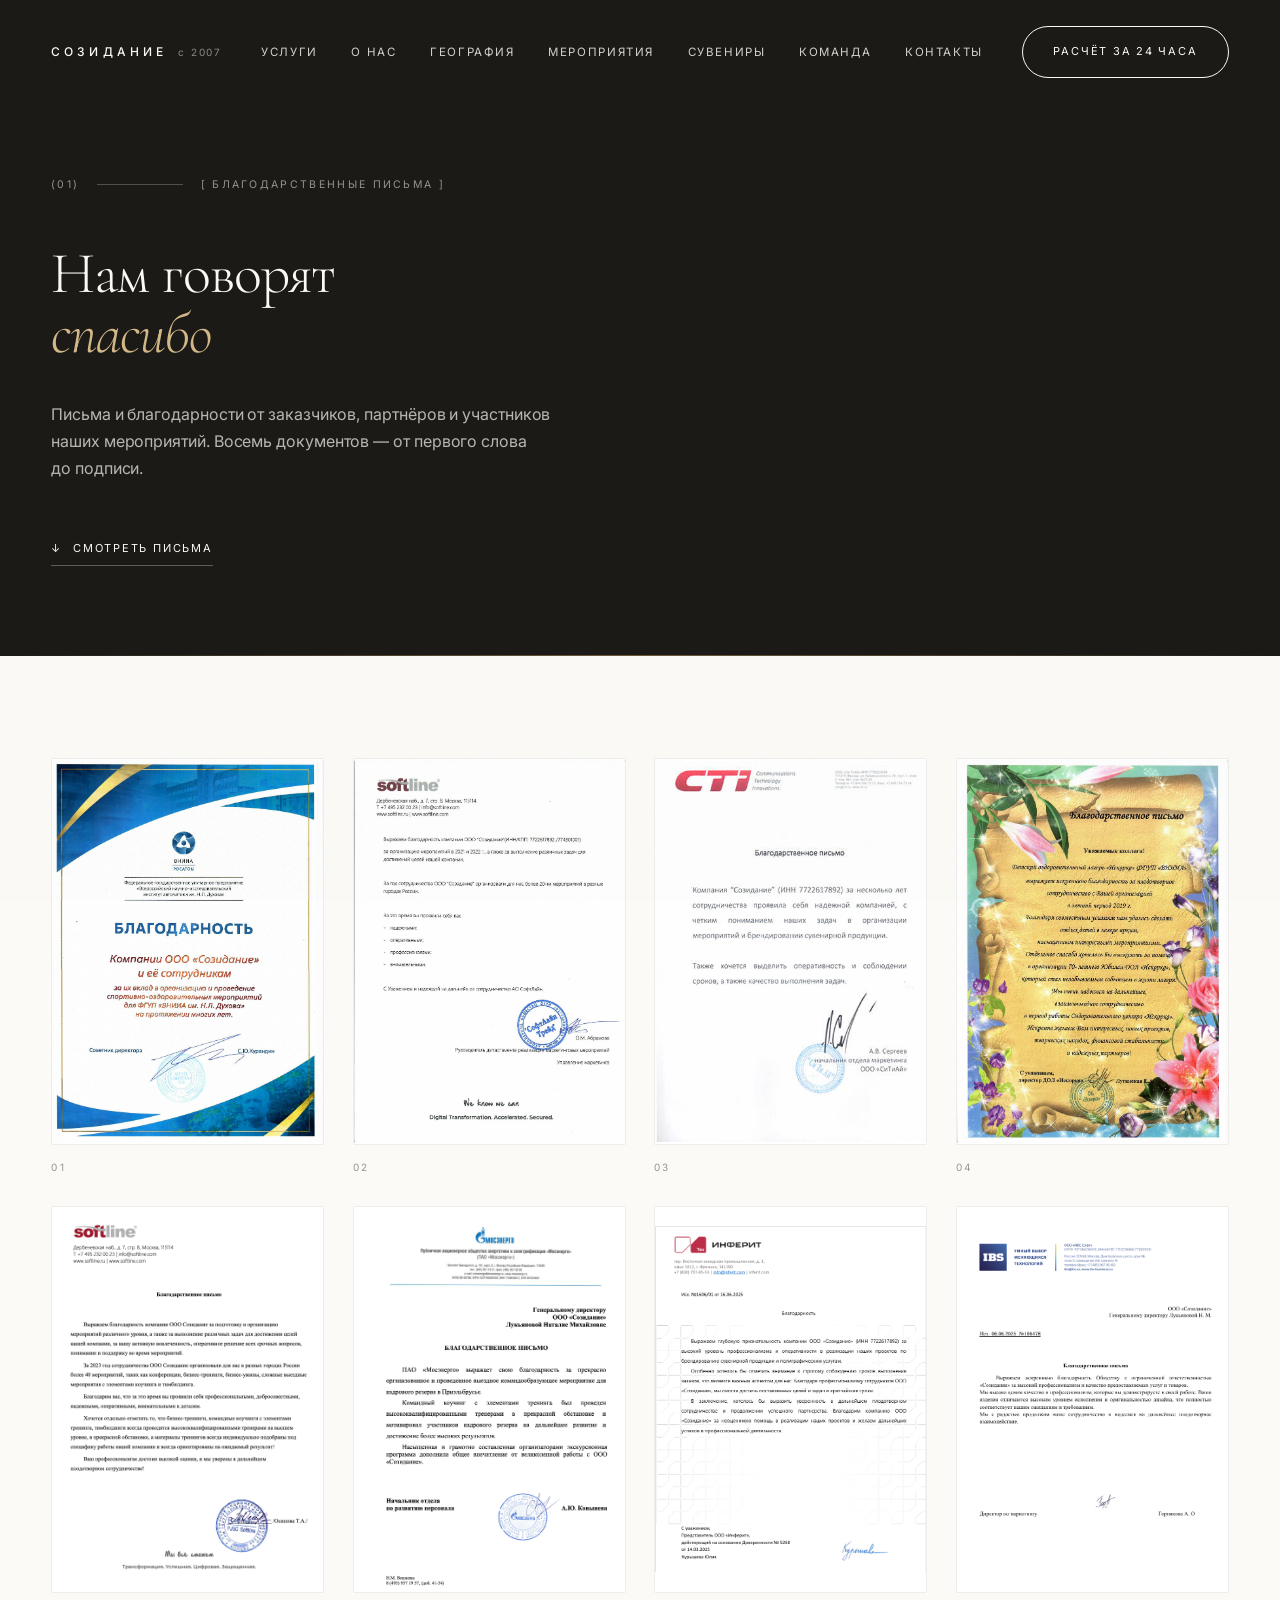
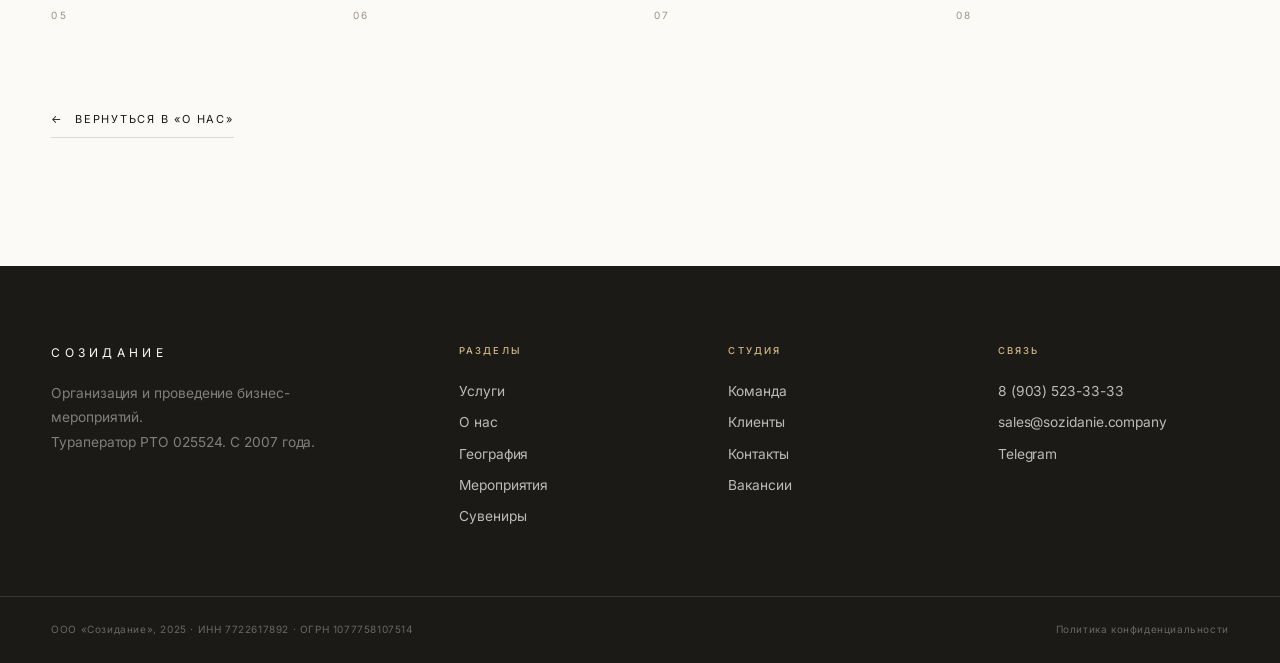
==== commit 045752c1: "Add files via upload" ====
--- a/letter.html
+++ b/letter.html
@@ -8,7 +8,7 @@
 <link rel="preconnect" href="https://fonts.googleapis.com">
 <link rel="preconnect" href="https://fonts.gstatic.com" crossorigin>
 <link href="https://fonts.googleapis.com/css2?family=Cormorant+Garamond:ital,wght@0,300;0,400;0,500;1,300;1,400&family=Inter:wght@300;400;500&display=swap" rel="stylesheet">
-<link rel="stylesheet" href="styles.css">
+<link rel="stylesheet" href="styles.css?v=0914">
 </head>
 <body>
 
@@ -32,6 +32,7 @@
     <a href="index.html#about">О нас</a>
     <a href="index.html#geo">География</a>
     <a href="index.html#work">Мероприятия</a>
+    <a href="souvenirs.html">Сувениры</a>
     <a href="index.html#team">Команда</a>
     <a href="index.html#contacts">Контакты</a>
   </nav>
@@ -48,9 +49,10 @@
     <a href="index.html#geo"><span>03</span>География</a>
     <a href="index.html#dubai"><span>04</span>Бизнес-выезды</a>
     <a href="index.html#work"><span>05</span>Мероприятия</a>
-    <a href="index.html#team"><span>06</span>Команда</a>
-    <a href="index.html#clients"><span>07</span>Клиенты</a>
-    <a href="index.html#contacts"><span>08</span>Контакты</a>
+    <a href="souvenirs.html"><span>06</span>Сувениры</a>
+    <a href="index.html#team"><span>07</span>Команда</a>
+    <a href="index.html#clients"><span>08</span>Клиенты</a>
+    <a href="index.html#contacts"><span>09</span>Контакты</a>
   </div>
   <div class="mmenu__foot">
     <a href="tel:+79035233333">8 (903) 523-33-33</a>
@@ -157,6 +159,7 @@
       <a href="index.html#about">О нас</a>
       <a href="index.html#geo">География</a>
       <a href="index.html#work">Мероприятия</a>
+      <a href="souvenirs.html">Сувениры</a>
     </div>
     <div>
       <h5>Студия</h5>
@@ -186,9 +189,9 @@
   <div class="lightbox__count" id="lightboxCount"></div>
 </div>
 
-<script src="https://cdn.jsdelivr.net/npm/gsap@3.12.5/dist/gsap.min.js"></script>
-<script src="https://cdn.jsdelivr.net/npm/gsap@3.12.5/dist/ScrollTrigger.min.js"></script>
-<script src="https://cdn.jsdelivr.net/npm/@studio-freight/lenis@1.0.42/dist/lenis.min.js"></script>
-<script src="app.js"></script>
+<script src="vendor/gsap.min.js"></script>
+<script src="vendor/ScrollTrigger.min.js"></script>
+<script src="vendor/lenis.min.js"></script>
+<script src="app.js?v=0914"></script>
 </body>
 </html>
--- a/styles.css
+++ b/styles.css
@@ -237,25 +237,24 @@
    HERO
    ============================================================ */
 .hero{
-  /* --hero-h — высота кадра с текстом; +100svh — ровно один экран прокрутки под скраб видео */
+  /* --hero-h — высота кадра. Скролл-видео убрано (лягало на ПК), поэтому
+     секция ровно на один экран — «взлётной полосы» под скраб больше нет. */
   --hero-h:100svh;
-  height:calc(var(--hero-h) + 100svh);
+  height:var(--hero-h);
   position:relative;background:var(--graphite);color:var(--ivory);
   padding-bottom:0;
 }
 /* sticky не работает под overflow:hidden — клип у самого пина */
 .hero__pin{position:sticky;top:0;height:var(--hero-h);overflow:hidden;z-index:1}
 .hero__media{position:absolute;inset:0;overflow:hidden}
-.hero__img{position:absolute;inset:-12% 0;will-change:transform}
-/* два слоя ложатся друг на друга: <picture> — первый кадр, поверх него видео
-   (пока у видео нет своего кадра, оно прозрачно, и сквозь него видна картинка) */
-.hero__img img,.hero__img video{
+.hero__img{position:absolute;inset:-12% 0}
+.hero__img img{
   position:absolute;inset:0;display:block;width:100%;height:100%;
   object-fit:cover;filter:saturate(.92);
 }
 /* <picture> не создаёт контейнера — иначе height:100% у картинки отваливается */
 .hero__picture{display:contents}
-/* первый экран с текстом: прижат к низу кадра, при скролле гаснет */
+/* первый экран с текстом: прижат к низу кадра */
 .hero__frame{
   position:absolute;top:0;left:0;right:0;z-index:2;
   min-height:var(--hero-h);
@@ -400,7 +399,9 @@
 /* ============================================================
    DUBAI
    ============================================================ */
-.dubai{position:relative;overflow:hidden;background:var(--graphite);color:var(--ivory);padding:clamp(5rem,11vw,10rem) 0}
+/* isolation: своя стопка-слой — z:2 у контента не «вылезает» выше
+   закреплённой секции .work и текст не печатается поверх фото карточек */
+.dubai{position:relative;isolation:isolate;overflow:hidden;background:var(--graphite);color:var(--ivory);padding:clamp(5rem,11vw,10rem) 0}
 .dubai__media{position:absolute;inset:0}
 .dubai__img{position:absolute;inset:-12% 0;will-change:transform}
 .dubai__img img{width:100%;height:100%;object-fit:cover;opacity:.5}
@@ -424,7 +425,9 @@
    WORK — horizontal
    ============================================================ */
 .work{background:var(--alabaster);overflow:hidden}
-.work__pin{min-height:100svh;display:flex;flex-direction:column;justify-content:center;padding:clamp(2.2rem,3.8vw,3.4rem) 0}
+/* фон секции на самом закреплённом блоке: пока пин активен, под ним
+   ничего тёмного не просвечивает */
+.work__pin{min-height:100svh;background:var(--alabaster);display:flex;flex-direction:column;justify-content:center;padding:clamp(2.2rem,3.8vw,3.4rem) 0}
 .work__head{margin-bottom:clamp(1.4rem,2.6vw,2.2rem)}
 .work__title{display:flex;align-items:flex-end;justify-content:space-between;gap:2rem;flex-wrap:wrap}
 .work__hint{
@@ -686,8 +689,24 @@
 .gallery .work__hint .rule{background:rgba(251,250,246,.24)}
 .gallery__track{
   display:flex;gap:clamp(1rem,2vw,2rem);
-  padding:0 var(--pad);overflow-x:auto;scroll-snap-type:x mandatory;
+  padding:0 var(--pad);overflow-x:auto;scroll-snap-type:x proximity;
+  scroll-padding-left:var(--pad);
   -webkit-overflow-scrolling:touch;scrollbar-width:none;
+  cursor:grab;outline:none;
+}
+@media (min-width:901px){
+  /* на ПК крутим колесом/мышью — точки привязки только мешают */
+  .gallery__track{scroll-snap-type:none}
+}
+.gallery__track.is-drag{cursor:grabbing;scroll-snap-type:none}
+.gallery__track img{-webkit-user-drag:none;user-select:none}
+.gallery__track:focus-visible{outline:1px solid rgba(211,184,136,.6);outline-offset:-4px}
+.gallery__foot{margin-top:clamp(1.4rem,2.8vw,2.2rem)}
+.gallery__bar{position:relative;height:1px;background:rgba(251,250,246,.14);overflow:hidden}
+.gallery__bar i{
+  position:absolute;inset:0;display:block;
+  background:linear-gradient(90deg,var(--champagne-soft),var(--champagne));
+  transform:scaleX(0);transform-origin:left;transition:transform .18s linear;
 }
 .gallery__track::-webkit-scrollbar{display:none}
 .shot{flex:none;width:clamp(258px,31vw,440px);scroll-snap-align:start}
@@ -697,6 +716,7 @@
 .shot figcaption{padding-top:1rem;display:flex;flex-direction:column;gap:.3rem}
 .shot figcaption b{font-weight:400;font-family:var(--serif);font-size:1.12rem;line-height:1.3;letter-spacing:-.005em;color:var(--ivory)}
 .shot figcaption span{font-size:10px;letter-spacing:.2em;text-transform:uppercase;color:rgba(251,250,246,.44)}
+.shot--cont figcaption{visibility:hidden}
 
 /* ============================================================
    GEO — карта
@@ -706,7 +726,8 @@
   align-items:start;border-top:1px solid var(--line);
   padding-top:clamp(2rem,4vw,3rem);
 }
-.geo__map{position:relative;width:118%;margin-left:-18%;aspect-ratio:868/579;container-type:inline-size}
+/* perspective — для ховера: страна «выходит вперёд» по оси Z */
+.geo__map{position:relative;width:118%;margin-left:-18%;aspect-ratio:868/579;container-type:inline-size;perspective:760px}
 .geo__svg{position:absolute;max-width:none;pointer-events:none}
 .geo__svg--bg{left:0;top:1.73%;width:100%;height:95.34%}
 .geo__svg--ru{left:24.08%;top:19.17%;width:75.92%;height:61.83%}
@@ -716,10 +737,35 @@
 .geo__svg--am{left:27.07%;top:82.56%;width:4.72%;height:7.25%}
 .geo__svg--az{left:28.92%;top:80.83%;width:8.41%;height:10.54%}
 .geo__svg--ae{left:36.29%;top:94.13%;width:2.53%;height:2.94%}
+/* Ховер по стране: наложение проявляется (opacity), выходит вперёд
+   по оси Z (perspective на .geo__map) и перекрашивается в шампань.
+   Подложка --bg в DOM идёт ПЕРВОЙ — внизу стопки. В базе наложения
+   прозрачны: карта целиком рисуется подложкой (чёрная, с границами),
+   а курсор внутри bbox страны попадает в её наложение по порядку DOM —
+   соседние страны работают, даже когда активен ховер другой (раньше
+   z-index у наведённой страны перехватывал попадания в нижние).
+   Фильтр нормализует ЛЮБУЮ исходную заливку → шампань #B4915B.
+   Подложка неинтерактивна (pointer-events:none). */
+.geo__svg--ru,.geo__svg--kz,.geo__svg--uz,.geo__svg--kg,
+.geo__svg--am,.geo__svg--az,.geo__svg--ae{
+  pointer-events:auto;cursor:pointer;opacity:0;
+  /* структура функций та же, что у ховера, — переход к золоту плавный */
+  filter:brightness(0) invert(0) sepia(0) saturate(1) brightness(1) drop-shadow(0 16px 20px rgba(27,26,23,0));
+  transition:opacity .45s var(--ease),transform .55s var(--ease),filter .55s var(--ease);
+}
+.geo__svg--ru:hover,.geo__svg--kz:hover,.geo__svg--uz:hover,.geo__svg--kg:hover,
+.geo__svg--am:hover,.geo__svg--az:hover,.geo__svg--ae:hover{
+  opacity:1;
+  transform:translateZ(38px);
+  filter:brightness(0) invert(.62) sepia(1) saturate(1.8) brightness(.78)
+         drop-shadow(0 16px 20px rgba(27,26,23,.32));
+}
 .geo__pin{
   position:absolute;white-space:nowrap;line-height:1.2;
   font-size:clamp(9px,1.95cqw,19px);letter-spacing:.13em;
   text-transform:uppercase;color:var(--stone);
+  pointer-events:none; /* подпись не перехватывает ховер страны под ней */
+  z-index:6; /* и сама остаётся читаемой над страной, приподнявшейся на ховере */
 }
 .geo__pin--big{
   font-size:clamp(17px,4.5cqw,44px);letter-spacing:.08em;
@@ -838,6 +884,81 @@
   transform:translateX(-50%);
   font-size:10px;letter-spacing:.3em;text-transform:uppercase;
   color:rgba(251,250,246,.55);
+}
+
+/* ============================================================
+   SOUVENIRS PAGE — сувенирная продукция
+   ============================================================ */
+.souvenirs{
+  background:var(--ivory);
+  padding:clamp(3.4rem,7vw,6rem) 0 clamp(4rem,9vw,7.5rem);
+}
+.souv{
+  display:grid;grid-template-columns:1.02fr .98fr;
+  gap:clamp(1.6rem,4.5vw,4.8rem);align-items:center;
+  padding:clamp(2.2rem,4.5vw,4.2rem) 0;
+  border-top:1px solid var(--line-soft);
+}
+.souv:first-child{border-top:0;padding-top:0}
+.souv--rev .souv__media{order:2}
+.souv__media{
+  display:grid;grid-template-columns:1.9fr 1fr;grid-template-rows:1fr 1fr;
+  gap:clamp(.45rem,1vw,.8rem);aspect-ratio:1.15/1;
+}
+.souv__shot{
+  position:relative;overflow:hidden;border-radius:2px;
+  background:var(--paper);margin:0;
+}
+.souv__shot--main{grid-row:1/3}
+.souv__shot img{
+  width:100%;height:100%;object-fit:cover;
+  transition:transform 1.4s var(--ease);
+}
+.souv:hover .souv__shot--main img{transform:scale(1.045)}
+.souv__body{max-width:56ch}
+.souv__num{
+  display:flex;align-items:center;gap:.9rem;
+  font-size:10px;letter-spacing:.26em;text-transform:uppercase;color:var(--stone-2);
+}
+.souv__num::after{content:"";height:1px;width:clamp(28px,6vw,80px);background:var(--line)}
+.souv__name{
+  font-family:var(--serif);font-weight:300;
+  font-size:clamp(1.85rem,3.1vw,2.95rem);line-height:1.03;
+  letter-spacing:-.015em;margin:.75rem 0 1.05rem;
+}
+.souv__name em{font-style:italic;color:var(--champagne)}
+.souv__desc{color:var(--stone);font-size:.98rem;line-height:1.72;max-width:46ch}
+.souv__specs{list-style:none;display:flex;flex-wrap:wrap;gap:.5rem;margin-top:1.5rem}
+.souv__specs li{
+  font-size:10px;letter-spacing:.14em;text-transform:uppercase;
+  color:var(--stone);padding:.5rem .85rem;
+  border:1px solid var(--line);border-radius:999px;
+}
+.souvenirs__cta{
+  margin-top:clamp(2.6rem,5vw,4.6rem);
+  background:var(--graphite);color:var(--ivory);
+  padding:clamp(2rem,4.6vw,3.8rem);
+  display:grid;grid-template-columns:1.2fr auto;gap:2rem;align-items:end;
+  border-radius:2px;position:relative;overflow:hidden;
+}
+.souvenirs__cta::before{
+  content:"";position:absolute;left:0;right:0;top:0;height:1px;
+  background:linear-gradient(90deg,transparent,rgba(180,145,91,.6),transparent);
+}
+.souvenirs__cta h2{
+  font-family:var(--serif);font-weight:300;
+  font-size:clamp(1.65rem,2.7vw,2.5rem);line-height:1.07;letter-spacing:-.012em;
+}
+.souvenirs__cta h2 em{font-style:italic;color:var(--champagne-soft)}
+.souvenirs__cta p{color:rgba(251,250,246,.66);font-size:.95rem;line-height:1.7;margin-top:.9rem;max-width:44ch}
+
+@media (max-width:900px){
+  .souv{grid-template-columns:1fr;gap:1.6rem;align-items:start}
+  .souv--rev .souv__media{order:0}
+  .souv__body{max-width:none}
+  .souv__name{font-size:clamp(1.7rem,6.4vw,2.2rem)}
+  .souv__desc{max-width:none}
+  .souvenirs__cta{grid-template-columns:1fr;align-items:start;gap:1.6rem}
 }
 
 /* ============================================================
@@ -893,11 +1014,19 @@
   /* кикер на узком экране переносится на 3 строки — нужен запас высоты,
      иначе блок подходит вплотную к вшитому слогану */
   .hero{--hero-h:max(100svh,740px)}
-  .hero__title{font-size:clamp(1.85rem,8.4vw,2.6rem)}
-  .hero__foot{gap:1rem;margin-top:1rem;padding-bottom:1rem}
-  .hero__lead{font-size:13.5px;line-height:1.6}
-  .hero__inner{padding-bottom:.85rem}
-  .round{width:80px;height:80px}
+  /* Текст стоит в средней части кадра — над группой людей, а не поверх неё.
+     Блок прижат к низу, поэтому поднимаем его отступом снизу (доля высоты кадра),
+     а сам блок сжимаем: заголовок в 3 строки, описание и кнопка в одну строку. */
+  .hero__title{font-size:clamp(1.5rem,7vw,2.05rem);max-width:26ch}
+  .hero__kicker{font-size:9.5px;letter-spacing:.16em;margin-bottom:.7rem}
+  .hero__foot{flex-direction:row;align-items:flex-end;gap:.9rem;margin-top:.9rem;padding-bottom:0}
+  .hero__lead{font-size:12.5px;line-height:1.55}
+  .hero__inner{padding-bottom:calc(var(--hero-h) * .32)}
+  /* средняя полоса чуть темнее: текст лежит на светлых облаках */
+  .hero__veil{background:
+    linear-gradient(to bottom,rgba(20,19,17,.55) 0%,rgba(20,19,17,.26) 24%,rgba(20,19,17,.44) 50%,rgba(20,19,17,.34) 66%,rgba(20,19,17,.86) 100%),
+    radial-gradient(120% 90% at 15% 10%,rgba(20,19,17,.5),transparent 60%)}
+  .round{width:72px;height:72px;font-size:8.5px;gap:.3rem}
   .team__grid{grid-template-columns:1fr}
   .figures{grid-template-columns:1fr}
   .hero__strip{font-size:9px;gap:.8rem 1.6rem;padding:.75rem var(--pad)}
@@ -909,18 +1038,13 @@
   .btn{white-space:normal;max-width:100%}
 }
 
-/* Портретная мобильная версия: вместо скраб-видео — вертикальный кадр.
-   Скрин в высоту одинаков, но «взлётной полосы» больше нет: на телефоне
-   второй экран на пустом кадре — это просто потерянный экран скролла,
-   поэтому .hero равен кадру и progress() возвращается в 0 (текст не гаснет). */
+/* Портретная мобильная версия: вертикальный кадр вместо горизонтального */
 @media (max-width:900px) and (orientation:portrait){
-  .hero{height:var(--hero-h)}
   /* inset:0 — без вертикального запаса. На телефоне cover тянет кадр по высоте,
      и каждый лишний процент запаса съедал ширину: вшитый логотип (81% ширины
      исходника) подходил к краю экрана и подрезался. На планшетах кадр ограничен
      шириной, так что запас сверху/снизу масштаба не меняет — но и не нужен. */
   .hero__img{inset:0}
-  .hero__img video{display:none}
   /* object-position:top — на планшетах кадр обрезается сверху/снизу,
      и «по центру» уводило бы логотип за верхнюю границу */
   .hero__img-v{object-position:center top}
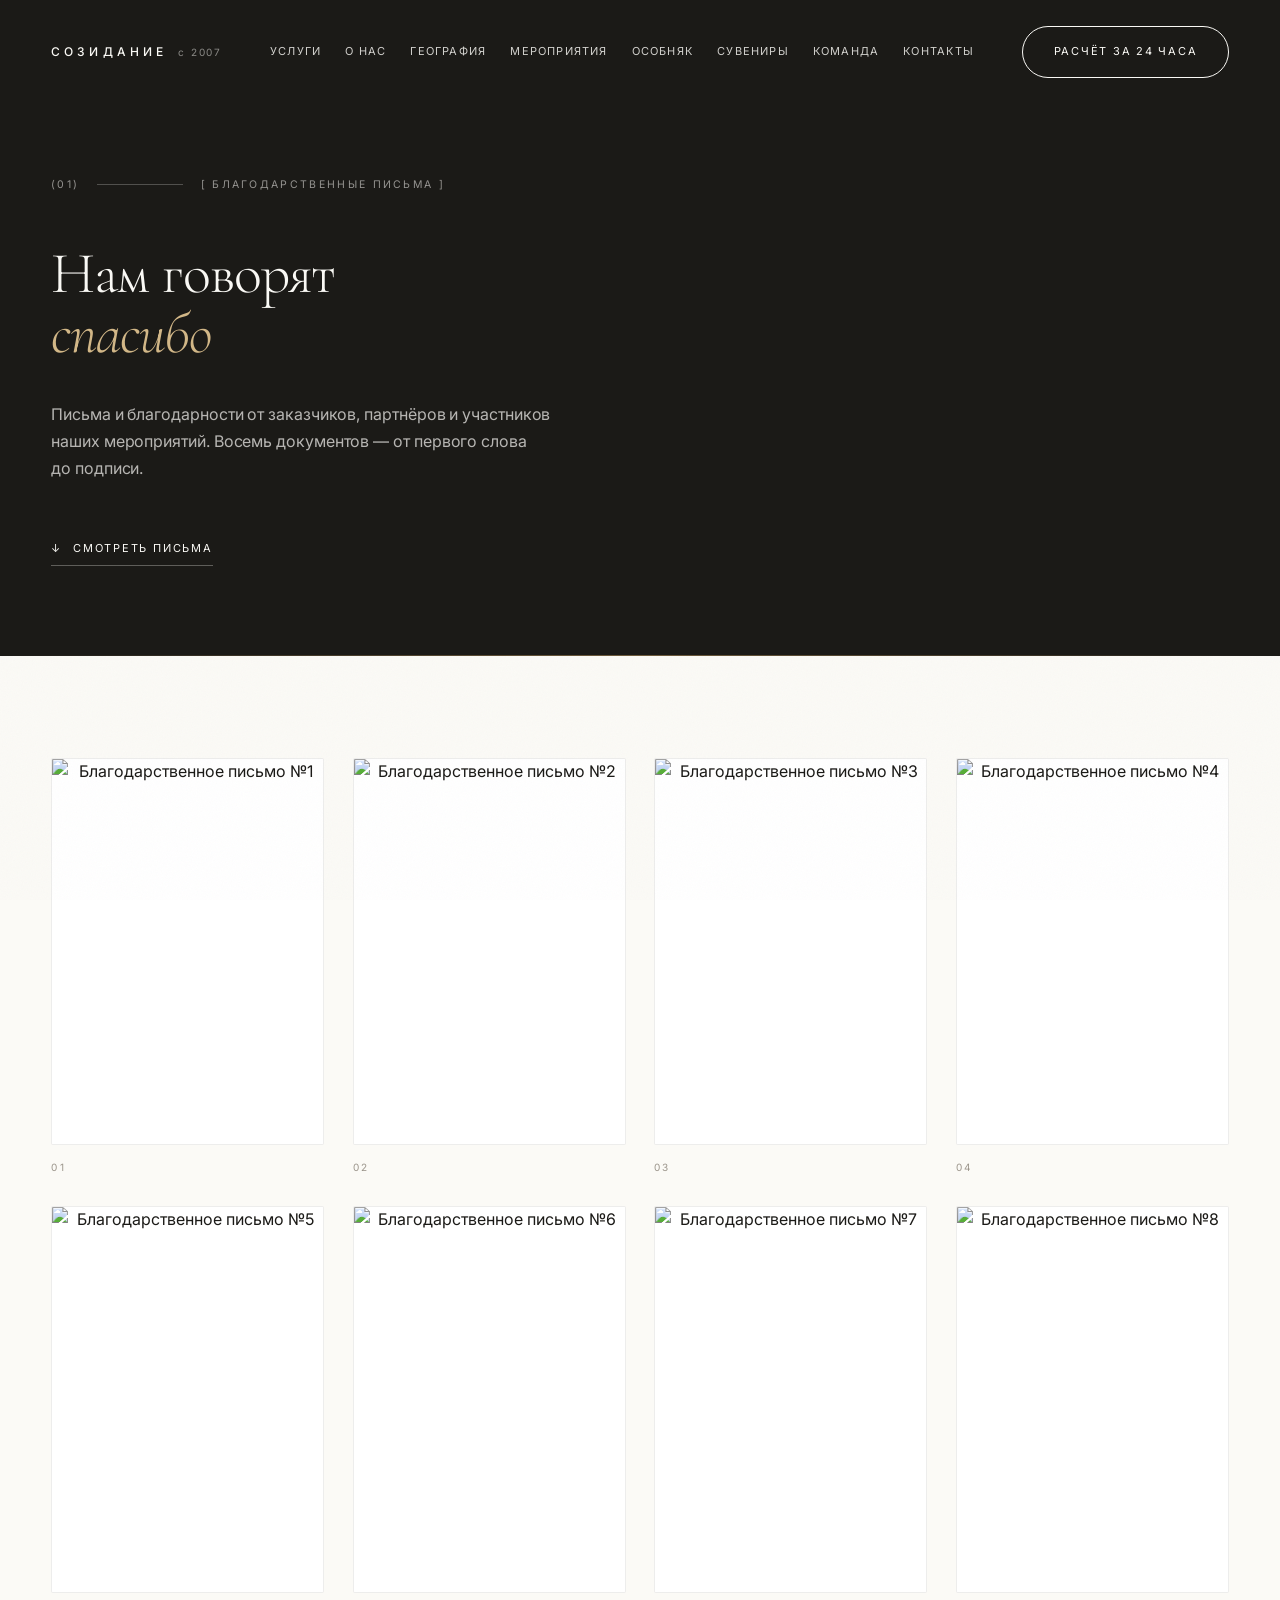
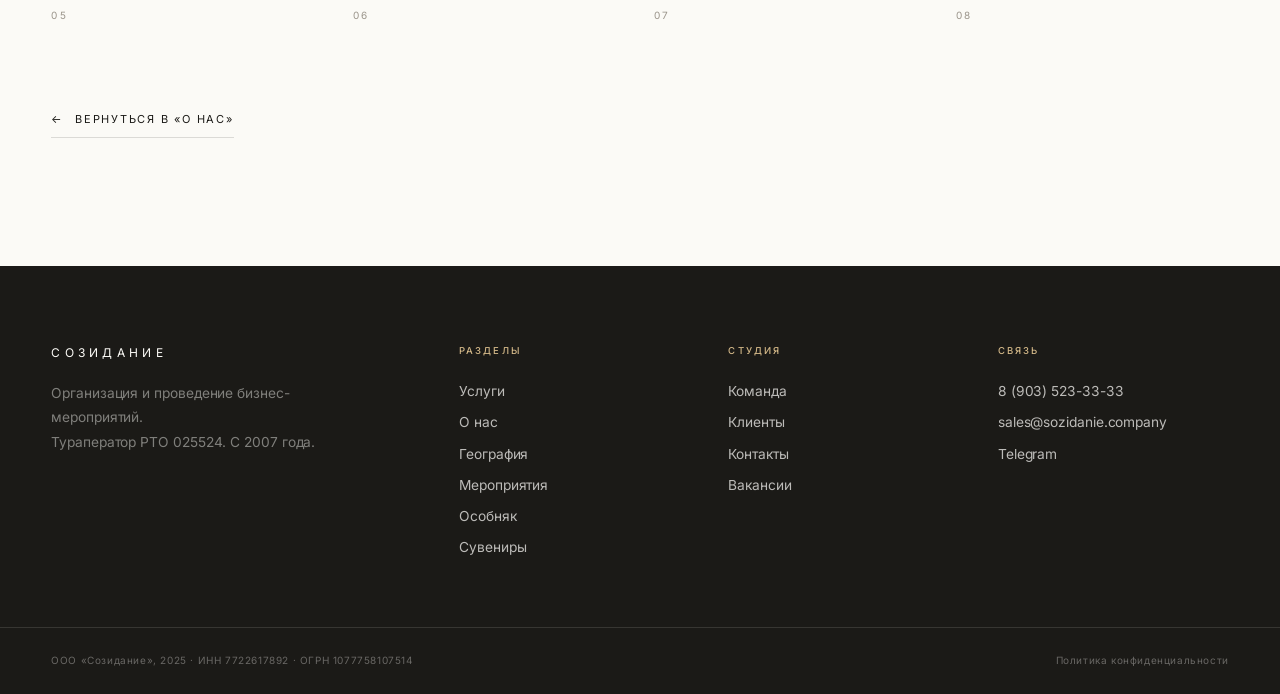
==== commit 938f048d: "Add files via upload" ====
--- a/letter.html
+++ b/letter.html
@@ -1,197 +1,200 @@
-<!DOCTYPE html>
-<html lang="ru">
-<head>
-<meta charset="UTF-8">
-<meta name="viewport" content="width=device-width, initial-scale=1">
-<title>Благодарственные письма — Созидание</title>
-<meta name="description" content="Благодарственные письма и благодарности от заказчиков, партнёров и участников мероприятий компании «Созидание».">
-<link rel="preconnect" href="https://fonts.googleapis.com">
-<link rel="preconnect" href="https://fonts.gstatic.com" crossorigin>
-<link href="https://fonts.googleapis.com/css2?family=Cormorant+Garamond:ital,wght@0,300;0,400;0,500;1,300;1,400&family=Inter:wght@300;400;500&display=swap" rel="stylesheet">
-<link rel="stylesheet" href="styles.css?v=0914">
-</head>
-<body>
-
-<div class="grain"></div>
-<div class="cursor" id="cursor"><span class="cursor__label"></span></div>
-<div class="loader" id="loader">
-  <div class="loader__inner">
-    <div class="loader__mark">С</div>
-    <div class="loader__line"><i></i></div>
-    <div class="loader__word">sozidanie<span>.</span></div>
-  </div>
-</div>
-
-<header class="nav" id="nav">
-  <a class="nav__logo" href="#top" aria-label="Созидание">
-    <span class="nav__mark">СОЗИДАНИЕ</span>
-    <span class="nav__since">с 2007</span>
-  </a>
-  <nav class="nav__menu">
-    <a href="index.html#services">Услуги</a>
-    <a href="index.html#about">О нас</a>
-    <a href="index.html#geo">География</a>
-    <a href="index.html#work">Мероприятия</a>
-    <a href="souvenirs.html">Сувениры</a>
-    <a href="index.html#team">Команда</a>
-    <a href="index.html#contacts">Контакты</a>
-  </nav>
-  <a class="btn btn--ghost nav__cta" href="index.html#contacts" data-cursor="Смета">
-    <span>Расчёт за 24 часа</span>
-  </a>
-  <button class="burger" id="burger" aria-label="Меню"><i></i><i></i></button>
-</header>
-
-<div class="mmenu" id="mmenu">
-  <div class="mmenu__inner">
-    <a href="index.html#services"><span>01</span>Услуги</a>
-    <a href="index.html#about"><span>02</span>О нас</a>
-    <a href="index.html#geo"><span>03</span>География</a>
-    <a href="index.html#dubai"><span>04</span>Бизнес-выезды</a>
-    <a href="index.html#work"><span>05</span>Мероприятия</a>
-    <a href="souvenirs.html"><span>06</span>Сувениры</a>
-    <a href="index.html#team"><span>07</span>Команда</a>
-    <a href="index.html#clients"><span>08</span>Клиенты</a>
-    <a href="index.html#contacts"><span>09</span>Контакты</a>
-  </div>
-  <div class="mmenu__foot">
-    <a href="tel:+79035233333">8 (903) 523-33-33</a>
-    <a href="mailto:sales@sozidanie.company">sales@sozidanie.company</a>
-  </div>
-</div>
-
-<main id="top">
-
-  <!-- ============ ЗАГОЛОВОК СТРАНИЦЫ ============ -->
-  <section class="pagehead" data-theme="dark">
-    <div class="shell">
-      <div class="sectlabel sectlabel--light">
-        <span>(01)</span><span class="rule"></span><span>[ Благодарственные письма ]</span>
-      </div>
-      <h1 class="h-xl h-xl--light" data-split>Нам говорят<br><em>спасибо</em></h1>
-      <p class="lead lead--light pagehead__lead" data-anim="fade">
-        Письма и благодарности от заказчиков, партнёров и&nbsp;участников наших мероприятий.
-        Восемь документов&nbsp;— от&nbsp;первого слова до&nbsp;подписи.
-      </p>
-      <a class="linkline linkline--light pagehead__back" href="#letters"><span class="arr">↓</span>Смотреть письма</a>
-    </div>
-  </section>
-
-  <!-- ============ ПИСЬМА ============ -->
-  <section class="letters" id="letters">
-    <div class="shell">
-      <div class="letters__grid">
-
-        <figure class="letter" data-anim="fade">
-          <button class="letter__btn" type="button" data-cursor="Открыть" aria-label="Открыть письмо 1">
-            <img src="img/letters/letter-01.jpg" alt="Благодарственное письмо №1" loading="lazy">
-          </button>
-          <figcaption class="letter__n">01</figcaption>
-        </figure>
-
-        <figure class="letter" data-anim="fade">
-          <button class="letter__btn" type="button" data-cursor="Открыть" aria-label="Открыть письмо 2">
-            <img src="img/letters/letter-02.jpg" alt="Благодарственное письмо №2" loading="lazy">
-          </button>
-          <figcaption class="letter__n">02</figcaption>
-        </figure>
-
-        <figure class="letter" data-anim="fade">
-          <button class="letter__btn" type="button" data-cursor="Открыть" aria-label="Открыть письмо 3">
-            <img src="img/letters/letter-03.jpeg" alt="Благодарственное письмо №3" loading="lazy">
-          </button>
-          <figcaption class="letter__n">03</figcaption>
-        </figure>
-
-        <figure class="letter" data-anim="fade">
-          <button class="letter__btn" type="button" data-cursor="Открыть" aria-label="Открыть письмо 4">
-            <img src="img/letters/letter-04.jpg" alt="Благодарственное письмо №4" loading="lazy">
-          </button>
-          <figcaption class="letter__n">04</figcaption>
-        </figure>
-
-        <figure class="letter" data-anim="fade">
-          <button class="letter__btn" type="button" data-cursor="Открыть" aria-label="Открыть письмо 5">
-            <img src="img/letters/letter-05.png" alt="Благодарственное письмо №5" loading="lazy">
-          </button>
-          <figcaption class="letter__n">05</figcaption>
-        </figure>
-
-        <figure class="letter" data-anim="fade">
-          <button class="letter__btn" type="button" data-cursor="Открыть" aria-label="Открыть письмо 6">
-            <img src="img/letters/letter-06.png" alt="Благодарственное письмо №6" loading="lazy">
-          </button>
-          <figcaption class="letter__n">06</figcaption>
-        </figure>
-
-        <figure class="letter" data-anim="fade">
-          <button class="letter__btn" type="button" data-cursor="Открыть" aria-label="Открыть письмо 7">
-            <img src="img/letters/letter-07.png" alt="Благодарственное письмо №7" loading="lazy">
-          </button>
-          <figcaption class="letter__n">07</figcaption>
-        </figure>
-
-        <figure class="letter" data-anim="fade">
-          <button class="letter__btn" type="button" data-cursor="Открыть" aria-label="Открыть письмо 8">
-            <img src="img/letters/letter-08.png" alt="Благодарственное письмо №8" loading="lazy">
-          </button>
-          <figcaption class="letter__n">08</figcaption>
-        </figure>
-
-      </div>
-
-      <a class="linkline letters__back" href="index.html#about"><span class="arr">←</span>Вернуться в «О нас»</a>
-    </div>
-  </section>
-
-</main>
-
-<footer class="foot">
-  <div class="shell foot__grid">
-    <div>
-      <div class="foot__brand">СОЗИДАНИЕ</div>
-      <p class="foot__about">Организация и&nbsp;проведение бизнес-мероприятий.<br>
-      Тураператор РТО&nbsp;025524. С&nbsp;2007 года.</p>
-    </div>
-    <div>
-      <h5>Разделы</h5>
-      <a href="index.html#services">Услуги</a>
-      <a href="index.html#about">О нас</a>
-      <a href="index.html#geo">География</a>
-      <a href="index.html#work">Мероприятия</a>
-      <a href="souvenirs.html">Сувениры</a>
-    </div>
-    <div>
-      <h5>Студия</h5>
-      <a href="index.html#team">Команда</a>
-      <a href="index.html#clients">Клиенты</a>
-      <a href="index.html#contacts">Контакты</a>
-      <a href="index.html#contacts">Вакансии</a>
-    </div>
-    <div>
-      <h5>Связь</h5>
-      <a href="tel:+79035233333">8 (903) 523-33-33</a>
-      <a href="mailto:sales@sozidanie.company">sales@sozidanie.company</a>
-      <a href="https://t.me/AllMice" target="_blank" rel="noopener">Telegram</a>
-    </div>
-  </div>
-  <div class="shell foot__bottom">
-    <span>ООО «Созидание», 2025 · ИНН 7722617892 · ОГРН 1077758107514</span>
-    <span>Политика конфиденциальности</span>
-  </div>
-</footer>
-
-<div class="lightbox" id="lightbox" aria-hidden="true" role="dialog" aria-label="Просмотр письма">
-  <button class="lightbox__btn lightbox__close" type="button" aria-label="Закрыть">✕</button>
-  <button class="lightbox__btn lightbox__btn--prev" type="button" aria-label="Предыдущее письмо">←</button>
-  <img class="lightbox__img" id="lightboxImg" alt="">
-  <button class="lightbox__btn lightbox__btn--next" type="button" aria-label="Следующее письмо">→</button>
-  <div class="lightbox__count" id="lightboxCount"></div>
-</div>
-
-<script src="vendor/gsap.min.js"></script>
-<script src="vendor/ScrollTrigger.min.js"></script>
-<script src="vendor/lenis.min.js"></script>
-<script src="app.js?v=0914"></script>
-</body>
-</html>
+<!DOCTYPE html>
+<html lang="ru">
+<head>
+<meta charset="UTF-8">
+<meta name="viewport" content="width=device-width, initial-scale=1">
+<title>Благодарственные письма — Созидание</title>
+<meta name="description" content="Благодарственные письма и благодарности от заказчиков, партнёров и участников мероприятий компании «Созидание».">
+<link rel="preconnect" href="https://fonts.googleapis.com">
+<link rel="preconnect" href="https://fonts.gstatic.com" crossorigin>
+<link href="https://fonts.googleapis.com/css2?family=Cormorant+Garamond:ital,wght@0,300;0,400;0,500;1,300;1,400&family=Inter:wght@300;400;500&display=swap" rel="stylesheet">
+<link rel="stylesheet" href="styles.css?v=1110">
+</head>
+<body>
+
+<div class="grain"></div>
+<div class="cursor" id="cursor"><span class="cursor__label"></span></div>
+<div class="loader" id="loader">
+  <div class="loader__inner">
+    <div class="loader__mark">С</div>
+    <div class="loader__line"><i></i></div>
+    <div class="loader__word">sozidanie<span>.</span></div>
+  </div>
+</div>
+
+<header class="nav" id="nav">
+  <a class="nav__logo" href="#top" aria-label="Созидание">
+    <span class="nav__mark">СОЗИДАНИЕ</span>
+    <span class="nav__since">с 2007</span>
+  </a>
+  <nav class="nav__menu">
+    <a href="index.html#services">Услуги</a>
+    <a href="index.html#about">О нас</a>
+    <a href="index.html#geo">География</a>
+    <a href="index.html#work">Мероприятия</a>
+    <a href="https://osobnyak13.ru/" target="_blank" rel="noopener">Особняк</a>
+    <a href="souvenirs.html">Сувениры</a>
+    <a href="index.html#team">Команда</a>
+    <a href="index.html#contacts">Контакты</a>
+  </nav>
+  <a class="btn btn--ghost nav__cta" href="index.html#contacts" data-cursor="Смета">
+    <span>Расчёт за 24 часа</span>
+  </a>
+  <button class="burger" id="burger" aria-label="Меню"><i></i><i></i></button>
+</header>
+
+<div class="mmenu" id="mmenu">
+  <div class="mmenu__inner">
+    <a href="index.html#services"><span>01</span>Услуги</a>
+    <a href="index.html#about"><span>02</span>О нас</a>
+    <a href="index.html#geo"><span>03</span>География</a>
+    <a href="index.html#dubai"><span>04</span>Бизнес-выезды</a>
+    <a href="index.html#work"><span>05</span>Мероприятия</a>
+    <a href="https://osobnyak13.ru/" target="_blank" rel="noopener"><span>06</span>Особняк</a>
+    <a href="souvenirs.html"><span>07</span>Сувениры</a>
+    <a href="index.html#team"><span>08</span>Команда</a>
+    <a href="index.html#clients"><span>09</span>Клиенты</a>
+    <a href="index.html#contacts"><span>10</span>Контакты</a>
+  </div>
+  <div class="mmenu__foot">
+    <a href="tel:+79035233333">8 (903) 523-33-33</a>
+    <a href="mailto:sales@sozidanie.company">sales@sozidanie.company</a>
+  </div>
+</div>
+
+<main id="top">
+
+  <!-- ============ ЗАГОЛОВОК СТРАНИЦЫ ============ -->
+  <section class="pagehead" data-theme="dark">
+    <div class="shell">
+      <div class="sectlabel sectlabel--light">
+        <span>(01)</span><span class="rule"></span><span>[ Благодарственные письма ]</span>
+      </div>
+      <h1 class="h-xl h-xl--light" data-split>Нам говорят<br><em>спасибо</em></h1>
+      <p class="lead lead--light pagehead__lead" data-anim="fade">
+        Письма и благодарности от заказчиков, партнёров и&nbsp;участников наших мероприятий.
+        Восемь документов&nbsp;— от&nbsp;первого слова до&nbsp;подписи.
+      </p>
+      <a class="linkline linkline--light pagehead__back" href="#letters"><span class="arr">↓</span>Смотреть письма</a>
+    </div>
+  </section>
+
+  <!-- ============ ПИСЬМА ============ -->
+  <section class="letters" id="letters">
+    <div class="shell">
+      <div class="letters__grid">
+
+        <figure class="letter" data-anim="fade">
+          <button class="letter__btn" type="button" data-cursor="Открыть" aria-label="Открыть письмо 1">
+            <img src="img/letters/letter-01.jpg" alt="Благодарственное письмо №1" loading="lazy">
+          </button>
+          <figcaption class="letter__n">01</figcaption>
+        </figure>
+
+        <figure class="letter" data-anim="fade">
+          <button class="letter__btn" type="button" data-cursor="Открыть" aria-label="Открыть письмо 2">
+            <img src="img/letters/letter-02.jpg" alt="Благодарственное письмо №2" loading="lazy">
+          </button>
+          <figcaption class="letter__n">02</figcaption>
+        </figure>
+
+        <figure class="letter" data-anim="fade">
+          <button class="letter__btn" type="button" data-cursor="Открыть" aria-label="Открыть письмо 3">
+            <img src="img/letters/letter-03.jpeg" alt="Благодарственное письмо №3" loading="lazy">
+          </button>
+          <figcaption class="letter__n">03</figcaption>
+        </figure>
+
+        <figure class="letter" data-anim="fade">
+          <button class="letter__btn" type="button" data-cursor="Открыть" aria-label="Открыть письмо 4">
+            <img src="img/letters/letter-04.jpg" alt="Благодарственное письмо №4" loading="lazy">
+          </button>
+          <figcaption class="letter__n">04</figcaption>
+        </figure>
+
+        <figure class="letter" data-anim="fade">
+          <button class="letter__btn" type="button" data-cursor="Открыть" aria-label="Открыть письмо 5">
+            <img src="img/letters/letter-05.png" alt="Благодарственное письмо №5" loading="lazy">
+          </button>
+          <figcaption class="letter__n">05</figcaption>
+        </figure>
+
+        <figure class="letter" data-anim="fade">
+          <button class="letter__btn" type="button" data-cursor="Открыть" aria-label="Открыть письмо 6">
+            <img src="img/letters/letter-06.png" alt="Благодарственное письмо №6" loading="lazy">
+          </button>
+          <figcaption class="letter__n">06</figcaption>
+        </figure>
+
+        <figure class="letter" data-anim="fade">
+          <button class="letter__btn" type="button" data-cursor="Открыть" aria-label="Открыть письмо 7">
+            <img src="img/letters/letter-07.png" alt="Благодарственное письмо №7" loading="lazy">
+          </button>
+          <figcaption class="letter__n">07</figcaption>
+        </figure>
+
+        <figure class="letter" data-anim="fade">
+          <button class="letter__btn" type="button" data-cursor="Открыть" aria-label="Открыть письмо 8">
+            <img src="img/letters/letter-08.png" alt="Благодарственное письмо №8" loading="lazy">
+          </button>
+          <figcaption class="letter__n">08</figcaption>
+        </figure>
+
+      </div>
+
+      <a class="linkline letters__back" href="index.html#about"><span class="arr">←</span>Вернуться в «О нас»</a>
+    </div>
+  </section>
+
+</main>
+
+<footer class="foot">
+  <div class="shell foot__grid">
+    <div>
+      <div class="foot__brand">СОЗИДАНИЕ</div>
+      <p class="foot__about">Организация и&nbsp;проведение бизнес-мероприятий.<br>
+      Тураператор РТО&nbsp;025524. С&nbsp;2007 года.</p>
+    </div>
+    <div>
+      <h5>Разделы</h5>
+      <a href="index.html#services">Услуги</a>
+      <a href="index.html#about">О нас</a>
+      <a href="index.html#geo">География</a>
+      <a href="index.html#work">Мероприятия</a>
+      <a href="https://osobnyak13.ru/" target="_blank" rel="noopener">Особняк</a>
+      <a href="souvenirs.html">Сувениры</a>
+    </div>
+    <div>
+      <h5>Студия</h5>
+      <a href="index.html#team">Команда</a>
+      <a href="index.html#clients">Клиенты</a>
+      <a href="index.html#contacts">Контакты</a>
+      <a href="index.html#contacts">Вакансии</a>
+    </div>
+    <div>
+      <h5>Связь</h5>
+      <a href="tel:+79035233333">8 (903) 523-33-33</a>
+      <a href="mailto:sales@sozidanie.company">sales@sozidanie.company</a>
+      <a href="https://t.me/AllMice" target="_blank" rel="noopener">Telegram</a>
+    </div>
+  </div>
+  <div class="shell foot__bottom">
+    <span>ООО «Созидание», 2025 · ИНН 7722617892 · ОГРН 1077758107514</span>
+    <span>Политика конфиденциальности</span>
+  </div>
+</footer>
+
+<div class="lightbox" id="lightbox" aria-hidden="true" role="dialog" aria-label="Просмотр письма">
+  <button class="lightbox__btn lightbox__close" type="button" aria-label="Закрыть">✕</button>
+  <button class="lightbox__btn lightbox__btn--prev" type="button" aria-label="Предыдущее письмо">←</button>
+  <img class="lightbox__img" id="lightboxImg" alt="">
+  <button class="lightbox__btn lightbox__btn--next" type="button" aria-label="Следующее письмо">→</button>
+  <div class="lightbox__count" id="lightboxCount"></div>
+</div>
+
+<script src="vendor/gsap.min.js"></script>
+<script src="vendor/ScrollTrigger.min.js"></script>
+<script src="vendor/lenis.min.js"></script>
+<script src="app.js?v=0925"></script>
+</body>
+</html>
--- a/styles.css
+++ b/styles.css
@@ -1,1063 +1,1166 @@
-/* ============================================================
-   СОЗИДАНИЕ — premium light edition
-   ============================================================ */
-
-:root{
-  --alabaster:#F6F3EC;
-  --ivory:#FBFAF6;
-  --paper:#EFEAE0;
-  --graphite:#1B1A17;
-  --graphite-soft:#2A2825;
-  --stone:#6B675E;
-  --stone-2:#9A948A;
-  --line:rgba(27,26,23,.14);
-  --line-soft:rgba(27,26,23,.08);
-  --champagne:#B4915B;
-  --champagne-soft:#D3B888;
-  --ease:cubic-bezier(.22,1,.36,1);
-  --pad:clamp(1.25rem,4vw,5.5rem);
-  --serif:"Cormorant Garamond",Georgia,serif;
-  --sans:"Inter",-apple-system,BlinkMacSystemFont,"Segoe UI",sans-serif;
-}
-
-*{margin:0;padding:0;box-sizing:border-box}
-html{-webkit-text-size-adjust:100%}
-body{
-  background:var(--alabaster);
-  color:var(--graphite);
-  font-family:var(--sans);
-  font-weight:400;
-  font-size:16px;
-  line-height:1.62;
-  letter-spacing:-.005em;
-  -webkit-font-smoothing:antialiased;
-  overflow-x:hidden;
-}
-body.is-locked{overflow:hidden}
-img{display:block;max-width:100%;height:auto}
-a{color:inherit;text-decoration:none}
-button{font:inherit;color:inherit;background:none;border:0;cursor:pointer}
-::selection{background:var(--champagne);color:var(--ivory)}
-
-.shell{width:100%;max-width:1560px;margin:0 auto;padding:0 var(--pad)}
-section{position:relative}
-
-/* ---------- texture ---------- */
-.grain{
-  position:fixed;inset:0;z-index:9000;pointer-events:none;opacity:.032;
-  background-image:url("data:image/svg+xml,%3Csvg xmlns='http://www.w3.org/2000/svg' width='200' height='200'%3E%3Cfilter id='n'%3E%3CfeTurbulence type='fractalNoise' baseFrequency='.8' numOctaves='3'/%3E%3C/filter%3E%3Crect width='200' height='200' filter='url(%23n)'/%3E%3C/svg%3E");
-  mix-blend-mode:multiply;
-}
-
-/* ---------- cursor ---------- */
-.cursor{
-  position:fixed;top:0;left:0;width:14px;height:14px;border-radius:50%;
-  background:var(--graphite);z-index:9500;pointer-events:none;
-  transform:translate3d(-100px,-100px,0);
-  transition:width .5s var(--ease),height .5s var(--ease),background .4s,opacity .4s;
-  mix-blend-mode:normal;display:flex;align-items:center;justify-content:center;
-  will-change:transform;
-}
-.cursor::after{
-  content:"";position:absolute;inset:0;border-radius:50%;
-  box-shadow:0 0 0 0 rgba(180,145,91,.35);
-  transition:box-shadow .6s var(--ease);
-}
-.cursor.is-hover{width:9px;height:9px;background:var(--champagne)}
-.cursor.is-hover::after{box-shadow:0 0 0 14px rgba(180,145,91,.10)}
-.cursor.is-label{width:96px;height:96px;background:rgba(27,26,23,.94)}
-.cursor.is-label::after{box-shadow:0 0 0 1px rgba(255,255,255,.12)}
-.cursor__label{
-  font-size:10px;letter-spacing:.16em;text-transform:uppercase;
-  color:var(--ivory);opacity:0;transform:scale(.7);
-  transition:opacity .35s,transform .45s var(--ease);white-space:nowrap;
-}
-.cursor.is-label .cursor__label{opacity:1;transform:scale(1)}
-@media (hover:none),(max-width:900px){.cursor{display:none}}
-
-/* ---------- loader ---------- */
-.loader{
-  position:fixed;inset:0;z-index:9800;background:var(--alabaster);
-  display:flex;align-items:center;justify-content:center;
-}
-.loader__inner{text-align:center;position:relative}
-.loader__mark{
-  font-family:var(--serif);font-size:clamp(4rem,10vw,7rem);line-height:1;
-  font-weight:300;color:var(--graphite);opacity:0;
-}
-.loader__line{width:min(240px,50vw);height:1px;background:var(--line);margin:2.2rem auto 1.1rem;overflow:hidden}
-.loader__line i{display:block;height:100%;width:0%;background:var(--graphite)}
-.loader__word{
-  font-family:var(--sans);font-size:10px;letter-spacing:.42em;
-  text-transform:uppercase;color:var(--stone-2);
-}
-.loader__word span{color:var(--champagne)}
-.loader__inner>*{opacity:0}
-
-/* ---------- nav ---------- */
-.nav{
-  position:fixed;top:0;left:0;right:0;z-index:800;
-  display:flex;align-items:center;justify-content:space-between;gap:2rem;
-  padding:1.65rem var(--pad);
-  transition:padding .5s var(--ease),background .5s,backdrop-filter .5s,border-color .5s;
-  border-bottom:1px solid transparent;
-  color:var(--ivory);
-}
-.nav.is-stuck{
-  padding:1rem var(--pad);
-  background:rgba(246,243,236,.86);
-  backdrop-filter:blur(14px) saturate(1.2);
-  -webkit-backdrop-filter:blur(14px) saturate(1.2);
-  border-bottom-color:var(--line-soft);
-  color:var(--graphite);
-}
-.nav__logo{display:flex;align-items:baseline;gap:.7rem;line-height:1}
-.nav__mark{
-  font-size:12px;letter-spacing:.34em;font-weight:500;text-transform:uppercase;
-}
-.nav__since{font-size:10px;letter-spacing:.18em;color:currentColor;opacity:.5}
-.nav__menu{display:flex;gap:2.1rem}
-.nav__menu a{
-  font-size:11.5px;letter-spacing:.14em;text-transform:uppercase;
-  position:relative;padding:.35rem 0;opacity:.82;transition:opacity .4s;
-}
-.nav__menu a::after{
-  content:"";position:absolute;left:0;bottom:0;width:100%;height:1px;
-  background:currentColor;transform:scaleX(0);transform-origin:right;
-  transition:transform .55s var(--ease);
-}
-.nav__menu a:hover{opacity:1}
-.nav__menu a:hover::after{transform:scaleX(1);transform-origin:left}
-
-.btn{
-  display:inline-flex;align-items:center;gap:.7rem;
-  font-size:11px;letter-spacing:.16em;text-transform:uppercase;
-  padding:1rem 1.9rem;border-radius:999px;position:relative;overflow:hidden;
-  transition:color .5s var(--ease),border-color .5s;
-  white-space:nowrap;
-}
-.btn span{position:relative;z-index:2}
-.btn::before{
-  content:"";position:absolute;inset:0;border-radius:999px;
-  transform:translateY(101%);transition:transform .62s var(--ease);z-index:1;
-}
-.btn--ghost{border:1px solid currentColor;color:inherit}
-.btn--ghost::before{background:var(--graphite)}
-.btn--ghost:hover{color:var(--ivory)!important}
-.btn--ghost:hover::before{transform:translateY(0)}
-.btn--solid{background:var(--graphite);color:var(--ivory);border:1px solid var(--graphite)}
-.btn--solid::before{background:var(--champagne)}
-.btn--solid:hover::before{transform:translateY(0)}
-
-.burger{display:none;width:34px;height:34px;position:relative}
-.burger i{position:absolute;left:0;width:100%;height:1px;background:currentColor;transition:transform .5s var(--ease),opacity .3s}
-.burger i:first-child{top:13px}
-.burger i:last-child{top:21px}
-.burger.is-open i:first-child{transform:translateY(4px) rotate(45deg)}
-.burger.is-open i:last-child{transform:translateY(-4px) rotate(-45deg)}
-
-.mmenu{
-  position:fixed;inset:0;z-index:790;background:var(--alabaster);
-  display:flex;flex-direction:column;justify-content:center;
-  padding:6rem var(--pad) 3rem;
-  clip-path:inset(0 0 100% 0);transition:clip-path .85s var(--ease);
-  pointer-events:none;
-}
-.mmenu.is-open{clip-path:inset(0 0 0 0);pointer-events:auto}
-.mmenu__inner{display:flex;flex-direction:column;gap:.2rem}
-.mmenu__inner a{
-  font-family:var(--serif);font-weight:300;font-size:clamp(1.7rem,7vw,2.6rem);
-  line-height:1.26;display:flex;align-items:baseline;gap:1rem;
-  border-bottom:1px solid var(--line-soft);padding:.5rem 0;
-  opacity:0;transform:translateY(18px);
-  transition:opacity .6s var(--ease),transform .7s var(--ease),color .4s;
-}
-.mmenu.is-open .mmenu__inner a{opacity:1;transform:none}
-.mmenu.is-open .mmenu__inner a:nth-child(1){transition-delay:.12s}
-.mmenu.is-open .mmenu__inner a:nth-child(2){transition-delay:.17s}
-.mmenu.is-open .mmenu__inner a:nth-child(3){transition-delay:.22s}
-.mmenu.is-open .mmenu__inner a:nth-child(4){transition-delay:.27s}
-.mmenu.is-open .mmenu__inner a:nth-child(5){transition-delay:.32s}
-.mmenu.is-open .mmenu__inner a:nth-child(6){transition-delay:.37s}
-.mmenu.is-open .mmenu__inner a:nth-child(7){transition-delay:.42s}
-.mmenu.is-open .mmenu__inner a:nth-child(8){transition-delay:.47s}
-.mmenu__inner span{font-family:var(--sans);font-size:10px;letter-spacing:.2em;color:var(--stone-2)}
-.mmenu__foot{
-  display:flex;gap:1.6rem;flex-wrap:wrap;margin-top:2.4rem;
-  font-size:11px;letter-spacing:.14em;text-transform:uppercase;color:var(--stone);
-}
-@media (min-width:901px){.mmenu{display:none}}
-.nav.is-open{color:var(--graphite);background:transparent;backdrop-filter:none;border-color:transparent}
-
-/* ---------- typography ---------- */
-.h-xl{
-  font-family:var(--serif);
-  font-weight:300;
-  font-size:clamp(2.1rem,4.55vw,4.6rem);
-  line-height:1.02;
-  letter-spacing:-.018em;
-}
-.h-xl em{font-style:italic;color:var(--champagne);font-weight:300}
-.h-xl--light{color:var(--ivory)}
-.h-xl--light em{color:var(--champagne-soft)}
-.lead{font-size:clamp(1rem,1.16vw,1.16rem);line-height:1.68;max-width:52ch}
-.lead--light{color:rgba(251,250,246,.78)}
-.muted{color:var(--stone);font-size:.95rem;line-height:1.7}
-em{font-style:italic}
-
-.sectlabel{
-  display:flex;align-items:center;gap:1.1rem;
-  font-size:10.5px;letter-spacing:.22em;text-transform:uppercase;
-  color:var(--stone-2);margin-bottom:clamp(2.4rem,5vw,4.4rem);
-}
-.sectlabel .rule{width:clamp(28px,7vw,86px);height:1px;background:var(--line)}
-.sectlabel--light{color:rgba(251,250,246,.55)}
-.sectlabel--light .rule{background:rgba(251,250,246,.24)}
-
-.linkline{
-  display:inline-flex;align-items:center;gap:.7rem;margin-top:2.2rem;
-  font-size:11px;letter-spacing:.16em;text-transform:uppercase;
-  padding-bottom:.5rem;border-bottom:1px solid var(--line);
-  transition:border-color .5s,gap .5s var(--ease);
-}
-.linkline .arr{transition:transform .5s var(--ease)}
-.linkline:hover{border-color:var(--champagne)}
-.linkline:hover .arr{transform:translateX(6px)}
-.linkline--light{border-color:rgba(251,250,246,.3);color:var(--ivory)}
-.linkline--light:hover{border-color:var(--champagne-soft)}
-
-/* ---------- reveal states ---------- */
-[data-anim="fade"]{opacity:0;transform:translateY(26px)}
-.line{display:block;overflow:hidden}
-.line .w{display:inline-block;will-change:transform}
-.split-line{display:inline-block;overflow:hidden;vertical-align:bottom}
-.split-line span{display:inline-block;will-change:transform}
-
-/* ============================================================
-   HERO
-   ============================================================ */
-.hero{
-  /* --hero-h — высота кадра. Скролл-видео убрано (лягало на ПК), поэтому
-     секция ровно на один экран — «взлётной полосы» под скраб больше нет. */
-  --hero-h:100svh;
-  height:var(--hero-h);
-  position:relative;background:var(--graphite);color:var(--ivory);
-  padding-bottom:0;
-}
-/* sticky не работает под overflow:hidden — клип у самого пина */
-.hero__pin{position:sticky;top:0;height:var(--hero-h);overflow:hidden;z-index:1}
-.hero__media{position:absolute;inset:0;overflow:hidden}
-.hero__img{position:absolute;inset:-12% 0}
-.hero__img img{
-  position:absolute;inset:0;display:block;width:100%;height:100%;
-  object-fit:cover;filter:saturate(.92);
-}
-/* <picture> не создаёт контейнера — иначе height:100% у картинки отваливается */
-.hero__picture{display:contents}
-/* первый экран с текстом: прижат к низу кадра */
-.hero__frame{
-  position:absolute;top:0;left:0;right:0;z-index:2;
-  min-height:var(--hero-h);
-  display:flex;flex-direction:column;justify-content:flex-end;
-}
-.hero__veil{
-  position:absolute;inset:0;
-  background:
-    linear-gradient(to bottom,rgba(20,19,17,.62) 0%,rgba(20,19,17,.18) 34%,rgba(20,19,17,.30) 62%,rgba(20,19,17,.86) 100%),
-    radial-gradient(120% 90% at 15% 10%,rgba(20,19,17,.55),transparent 60%);
-}
-.hero__inner{position:relative;z-index:3;padding:0 var(--pad) clamp(1.3rem,2.2vw,1.8rem);max-width:1560px;margin:0 auto;width:100%}
-.hero__kicker{
-  display:flex;align-items:center;gap:.9rem;flex-wrap:wrap;
-  font-size:10.5px;letter-spacing:.24em;text-transform:uppercase;
-  color:rgba(251,250,246,.66);margin-bottom:clamp(1.1rem,2.2vw,1.5rem);
-}
-.hero__kicker .dot{width:4px;height:4px;border-radius:50%;background:var(--champagne-soft)}
-.hero__title{
-  font-family:var(--serif);font-weight:300;
-  font-size:clamp(2.2rem,min(6.2vw,calc(18.5svh - 90px)),6.1rem);
-  line-height:.99;letter-spacing:-.024em;max-width:19ch;
-}
-.hero__title .ital{font-style:italic;color:var(--champagne-soft)}
-.hero__foot{
-  display:flex;align-items:flex-end;justify-content:space-between;gap:3rem;
-  margin-top:clamp(1.6rem,3vw,2.4rem);padding-bottom:clamp(1.6rem,2.8vw,2.4rem);
-}
-.hero__lead{
-  font-size:clamp(.95rem,1.1vw,1.06rem);line-height:1.72;
-  color:rgba(251,250,246,.72);max-width:46ch;
-}
-.round{
-  flex:none;width:clamp(108px,10vw,132px);height:clamp(108px,10vw,132px);
-  border:1px solid rgba(251,250,246,.34);border-radius:50%;
-  display:flex;flex-direction:column;align-items:center;justify-content:center;gap:.5rem;
-  font-size:9.5px;letter-spacing:.15em;text-transform:uppercase;line-height:1.5;
-  text-align:center;transition:background .6s var(--ease),border-color .6s,color .5s;
-}
-.round svg{width:19px;height:19px;fill:none;stroke:currentColor;stroke-width:1.1;transition:transform .6s var(--ease)}
-.round:hover{background:var(--ivory);color:var(--graphite);border-color:var(--ivory)}
-.round:hover svg{transform:translateX(5px)}
-
-.hero__strip{
-  position:relative;z-index:3;border-top:1px solid rgba(251,250,246,.16);
-  display:flex;flex-wrap:wrap;gap:clamp(1.2rem,3.4vw,3.4rem);
-  padding:.95rem var(--pad);
-  font-size:10px;letter-spacing:.2em;text-transform:uppercase;
-  color:rgba(251,250,246,.5);max-width:1560px;margin:0 auto;width:100%;
-}
-
-/* ============================================================
-   MANIFEST
-   ============================================================ */
-.manifest{padding:clamp(5rem,11vw,10rem) 0 clamp(4rem,8vw,7rem);background:var(--alabaster)}
-.manifest__grid{
-  display:grid;grid-template-columns:1.15fr .85fr;
-  gap:clamp(2rem,6vw,6rem);align-items:start;
-}
-.manifest__body > * + *{margin-top:1.35rem}
-.manifest__body{max-width:46ch}
-
-.figures{
-  display:grid;grid-template-columns:repeat(4,1fr);
-  gap:1px;background:var(--line);border-top:1px solid var(--line);
-  border-bottom:1px solid var(--line);margin-top:clamp(4rem,8vw,7rem);
-}
-.fig{background:var(--alabaster);padding:clamp(1.6rem,2.6vw,2.6rem) clamp(1rem,1.6vw,1.6rem)}
-.fig__num{
-  font-family:var(--serif);font-size:clamp(2.4rem,3.6vw,3.4rem);
-  font-weight:300;line-height:1;letter-spacing:-.02em;display:flex;align-items:baseline;gap:.14em;
-}
-.fig__num i{font-style:normal;font-size:.36em;color:var(--champagne);letter-spacing:0}
-.fig__cap{margin-top:1.1rem;font-size:11.5px;line-height:1.6;color:var(--stone);letter-spacing:.01em}
-
-/* ============================================================
-   BAND
-   ============================================================ */
-.band{
-  position:relative;height:clamp(420px,74vh,760px);overflow:hidden;
-  background:var(--graphite);
-}
-.band__img{position:absolute;inset:-14% 0;will-change:transform}
-.band__img img{width:100%;height:100%;object-fit:cover;opacity:.9}
-.band::after{
-  content:"";position:absolute;inset:0;
-  background:linear-gradient(105deg,rgba(20,19,17,.82) 0%,rgba(20,19,17,.34) 48%,rgba(20,19,17,.55) 100%);
-}
-.band__quote{
-  position:absolute;z-index:3;left:var(--pad);bottom:clamp(2rem,6vw,5rem);
-  max-width:min(900px,86vw);color:var(--ivory);
-}
-.band__quote p{
-  font-family:var(--serif);font-weight:300;
-  font-size:clamp(1.5rem,3.4vw,3.1rem);line-height:1.22;letter-spacing:-.014em;
-}
-.band__quote > span{
-  display:block;margin-top:1.6rem;font-size:10px;letter-spacing:.24em;
-  text-transform:uppercase;color:rgba(251,250,246,.5);
-}
-
-/* ============================================================
-   SERVICES
-   ============================================================ */
-.services{padding:clamp(5rem,11vw,10rem) 0;background:var(--ivory)}
-.services__head{display:grid;grid-template-columns:1.25fr .75fr;gap:clamp(2rem,6vw,6rem);align-items:end;margin-bottom:clamp(3rem,6vw,5rem)}
-.services__note{max-width:34ch;justify-self:end;text-align:left}
-
-.acc{border-top:1px solid var(--line)}
-.acc__item{border-bottom:1px solid var(--line)}
-.acc__head{
-  width:100%;display:grid;grid-template-columns:auto 1fr auto;align-items:center;
-  gap:clamp(1rem,3vw,3rem);padding:clamp(1.4rem,2.4vw,2.1rem) 0;text-align:left;
-  transition:padding .5s var(--ease),color .4s;
-}
-.acc__num{font-size:10.5px;letter-spacing:.16em;color:var(--stone-2);padding-top:.35em}
-.acc__ttl{
-  font-family:var(--serif);font-weight:300;
-  font-size:clamp(1.35rem,2.5vw,2.35rem);line-height:1.14;letter-spacing:-.012em;
-  transition:color .5s,transform .6s var(--ease);
-}
-.acc__plus{position:relative;width:22px;height:22px;flex:none}
-.acc__plus::before,.acc__plus::after{
-  content:"";position:absolute;background:var(--stone);transition:transform .55s var(--ease),background .4s;
-}
-.acc__plus::before{top:50%;left:0;width:100%;height:1px;transform:translateY(-50%)}
-.acc__plus::after{left:50%;top:0;height:100%;width:1px;transform:translateX(-50%)}
-.acc__item.is-open .acc__plus::after{transform:translateX(-50%) rotate(90deg)}
-.acc__item.is-open .acc__ttl{color:var(--champagne)}
-.acc__head:hover .acc__ttl{transform:translateX(10px)}
-
-.acc__panel{height:0;overflow:hidden}
-.acc__inner{padding:0 0 clamp(1.8rem,3vw,2.6rem) clamp(2rem,7vw,8.6rem);max-width:104ch}
-.acc__inner > p{color:var(--stone);font-size:1rem;line-height:1.72;max-width:62ch}
-.acc__cols{display:grid;grid-template-columns:1fr 1fr;gap:clamp(1.5rem,4vw,4rem);margin-top:1.8rem}
-.acc__cols h5{
-  font-size:10px;letter-spacing:.2em;text-transform:uppercase;
-  color:var(--champagne);margin-bottom:.7rem;font-weight:500;
-}
-.acc__cols p{font-size:.9rem;line-height:1.72;color:var(--stone)}
-
-/* ============================================================
-   DUBAI
-   ============================================================ */
-/* isolation: своя стопка-слой — z:2 у контента не «вылезает» выше
-   закреплённой секции .work и текст не печатается поверх фото карточек */
-.dubai{position:relative;isolation:isolate;overflow:hidden;background:var(--graphite);color:var(--ivory);padding:clamp(5rem,11vw,10rem) 0}
-.dubai__media{position:absolute;inset:0}
-.dubai__img{position:absolute;inset:-12% 0;will-change:transform}
-.dubai__img img{width:100%;height:100%;object-fit:cover;opacity:.5}
-.dubai__veil{position:absolute;inset:0;background:linear-gradient(to right,rgba(18,17,16,.94) 0%,rgba(18,17,16,.72) 52%,rgba(18,17,16,.5) 100%)}
-.dubai__inner{position:relative;z-index:2}
-.dubai__cols{display:grid;grid-template-columns:1fr 1fr;gap:clamp(2rem,6vw,6rem);margin-top:clamp(2.6rem,5vw,4.4rem)}
-.dubai__cols h5{
-  font-size:10px;letter-spacing:.22em;text-transform:uppercase;
-  color:var(--champagne-soft);margin-bottom:1.4rem;font-weight:500;
-}
-.tinylist{list-style:none}
-.tinylist li{
-  display:flex;justify-content:space-between;gap:1.4rem;align-items:baseline;
-  padding:.68rem 0;border-bottom:1px solid rgba(251,250,246,.12);
-  font-size:.9rem;color:rgba(251,250,246,.82);transition:color .4s,padding .5s var(--ease);
-}
-.tinylist li span{flex:none;font-size:10px;letter-spacing:.12em;text-transform:uppercase;color:rgba(251,250,246,.42)}
-.tinylist li:hover{color:var(--ivory);padding-left:.4rem}
-
-/* ============================================================
-   WORK — horizontal
-   ============================================================ */
-.work{background:var(--alabaster);overflow:hidden}
-/* фон секции на самом закреплённом блоке: пока пин активен, под ним
-   ничего тёмного не просвечивает */
-.work__pin{min-height:100svh;background:var(--alabaster);display:flex;flex-direction:column;justify-content:center;padding:clamp(2.2rem,3.8vw,3.4rem) 0}
-.work__head{margin-bottom:clamp(1.4rem,2.6vw,2.2rem)}
-.work__title{display:flex;align-items:flex-end;justify-content:space-between;gap:2rem;flex-wrap:wrap}
-.work__hint{
-  display:flex;align-items:center;gap:.8rem;font-size:10px;letter-spacing:.22em;
-  text-transform:uppercase;color:var(--stone-2);padding-bottom:.6rem;
-}
-.work__hint .rule{width:56px;height:1px;background:var(--line)}
-.work__track{
-  display:flex;gap:clamp(1rem,2vw,2rem);
-  padding:0 var(--pad);will-change:transform;width:max-content;
-}
-.card{width:clamp(260px,26vw,380px);flex:none}
-.card--wide{width:clamp(320px,34vw,500px)}
-.card__img{
-  position:relative;overflow:hidden;border-radius:2px;
-  aspect-ratio:6/5;background:var(--paper);
-}
-.card--wide .card__img{aspect-ratio:16/11}
-.card__img img{
-  width:100%;height:100%;object-fit:cover;
-  transition:transform 1.1s var(--ease),filter .8s;
-  transform:scale(1.02);
-}
-.card:hover .card__img img{transform:scale(1.07)}
-.card__meta{
-  display:flex;justify-content:space-between;align-items:center;
-  font-size:10px;letter-spacing:.2em;text-transform:uppercase;
-  color:var(--stone-2);padding:.9rem 0 .5rem;
-}
-.card h3{
-  font-family:var(--serif);font-weight:400;font-size:clamp(1.02rem,1.5vw,1.4rem);
-  line-height:1.26;letter-spacing:-.008em;max-width:32ch;
-}
-.card{transition:transform .8s var(--ease)}
-.card:hover{transform:translateY(-6px)}
-
-/* ============================================================
-   GEO
-   ============================================================ */
-.geo{padding:clamp(5rem,11vw,10rem) 0;background:var(--ivory);border-top:1px solid var(--line-soft)}
-.geo__top{display:flex;justify-content:space-between;align-items:flex-end;gap:2rem;flex-wrap:wrap;margin-bottom:clamp(3rem,6vw,5rem)}
-.geo__count{
-  font-family:var(--serif);font-weight:300;font-size:clamp(3.4rem,7vw,6.4rem);
-  line-height:.9;letter-spacing:-.03em;display:flex;align-items:baseline;gap:.04em;
-}
-.geo__count small{
-  font-family:var(--sans);font-size:11px;letter-spacing:.18em;text-transform:uppercase;
-  color:var(--stone-2);margin-left:.9rem;
-}
-.geo__grid{display:grid;grid-template-columns:1fr 1fr;gap:clamp(2rem,6vw,6rem);border-top:1px solid var(--line);padding-top:clamp(2rem,4vw,3rem)}
-.geo__col h5{
-  font-size:10px;letter-spacing:.22em;text-transform:uppercase;
-  color:var(--champagne);margin-bottom:1rem;font-weight:500;
-}
-.geo__col p{font-size:.94rem;line-height:1.95;color:var(--stone);max-width:52ch}
-
-/* ============================================================
-   CLIENTS
-   ============================================================ */
-.clients{padding:clamp(4.5rem,9vw,8rem) 0;background:var(--alabaster);overflow:hidden}
-.clients__head{display:grid;grid-template-columns:1.2fr .8fr;gap:clamp(2rem,6vw,6rem);align-items:end;margin-bottom:clamp(2.6rem,5vw,4.2rem)}
-.clients__head .muted{max-width:34ch;justify-self:end}
-.logos{border-top:1px solid var(--line);border-bottom:1px solid var(--line);padding:clamp(1.4rem,2.6vw,2.4rem) 0;overflow:hidden}
-.logos__row{overflow:hidden;padding:.7rem 0}
-.logos__inner{display:flex;gap:clamp(2.4rem,5vw,5rem);align-items:center;width:max-content;will-change:transform}
-.logos__inner img{
-  height:clamp(26px,3vw,42px);width:auto;object-fit:contain;
-  filter:grayscale(1) contrast(.92);opacity:.5;transition:opacity .5s,filter .5s;
-}
-.logos__inner img:hover{opacity:1;filter:grayscale(0)}
-/* ============================================================
-   QUOTE
-   ============================================================ */
-.quote{background:var(--graphite);color:var(--ivory);padding:clamp(5rem,11vw,9.5rem) 0}
-.quote__mark{
-  font-family:var(--serif);font-size:clamp(4rem,9vw,8rem);line-height:.6;
-  color:var(--champagne);opacity:.7;margin-bottom:clamp(1rem,2vw,2rem);
-}
-.quote blockquote{
-  font-family:var(--serif);font-weight:300;
-  font-size:clamp(1.32rem,2.5vw,2.35rem);line-height:1.36;letter-spacing:-.012em;
-  max-width:34ch;color:rgba(251,250,246,.94);
-}
-.quote__author{display:flex;align-items:flex-start;gap:1.4rem;margin-top:clamp(2rem,4vw,3.2rem);font-size:.86rem;line-height:1.7}
-.quote__line{width:clamp(40px,7vw,90px);height:1px;background:var(--champagne);margin-top:.7rem;flex:none}
-.quote__author small{color:rgba(251,250,246,.45);font-size:.78rem;letter-spacing:.02em}
-
-/* ============================================================
-   TEAM
-   ============================================================ */
-.team{padding:clamp(5rem,11vw,10rem) 0;background:var(--alabaster)}
-.team__head{display:grid;grid-template-columns:1fr 1fr;gap:clamp(2rem,6vw,6rem);align-items:end;margin-bottom:clamp(2.8rem,5vw,4.6rem)}
-.team__head .muted{max-width:38ch;justify-self:end}
-.team__grid{display:grid;grid-template-columns:repeat(5,1fr);gap:clamp(1.2rem,2vw,2rem)}
-.person__img{overflow:hidden;background:var(--paper);aspect-ratio:4/5;border-radius:2px}
-.person__img img{width:100%;height:100%;object-fit:cover;filter:saturate(.94);transition:transform 1.2s var(--ease),filter .8s}
-.person:hover .person__img img{transform:scale(1.045);filter:saturate(1)}
-.person figcaption{padding-top:1rem;display:flex;flex-direction:column;gap:.25rem}
-.person figcaption b{font-weight:500;font-size:.94rem;letter-spacing:-.01em}
-.person figcaption span{font-size:11px;letter-spacing:.09em;text-transform:uppercase;color:var(--stone-2);line-height:1.5}
-
-/* ============================================================
-   VALUES
-   ============================================================ */
-.values{padding:clamp(5rem,11vw,9rem) 0 clamp(4rem,8vw,7rem);background:var(--ivory);border-top:1px solid var(--line-soft)}
-.values__grid{display:grid;grid-template-columns:repeat(2,1fr);gap:1px;background:var(--line);margin-top:clamp(2.6rem,5vw,4.4rem);border:1px solid var(--line)}
-.values__grid article{background:var(--ivory);padding:clamp(1.8rem,3.4vw,3.2rem);transition:background .6s}
-.values__grid article:hover{background:var(--alabaster)}
-.values__num{
-  font-family:var(--serif);font-size:.9rem;letter-spacing:.1em;
-  color:var(--champagne);display:block;margin-bottom:1.4rem;
-}
-.values__grid h4{
-  font-family:var(--serif);font-weight:400;font-size:clamp(1.25rem,1.9vw,1.7rem);
-  letter-spacing:-.01em;margin-bottom:.9rem;line-height:1.2;
-}
-.values__grid p{font-size:.9rem;line-height:1.78;color:var(--stone);max-width:44ch}
-
-/* ============================================================
-   CONTACTS
-   ============================================================ */
-.contacts{position:relative;overflow:hidden;background:var(--alabaster);padding:clamp(5rem,10vw,9rem) 0 clamp(4rem,7vw,6rem)}
-.contacts__media{position:absolute;top:0;right:0;width:46%;height:100%;overflow:hidden;opacity:.2}
-.contacts__img{position:absolute;inset:-10% 0;will-change:transform}
-.contacts__img img{width:100%;height:100%;object-fit:cover}
-.contacts__media::after{content:"";position:absolute;inset:0;background:linear-gradient(to right,var(--alabaster) 0%,rgba(246,243,236,.6) 45%,transparent 100%)}
-.contacts__inner{position:relative;z-index:2}
-.contacts__grid{display:grid;grid-template-columns:1.05fr .95fr;gap:clamp(2.5rem,7vw,7rem);align-items:start}
-
-.contacts__list{display:grid;gap:2rem;margin-top:clamp(2.4rem,4vw,3.4rem)}
-.contacts__list h5{
-  font-size:10px;letter-spacing:.2em;text-transform:uppercase;
-  color:var(--champagne);margin-bottom:.7rem;font-weight:500;
-}
-.contacts__list a{
-  display:block;font-size:1rem;letter-spacing:-.005em;
-  padding:.22rem 0;transition:color .4s,transform .5s var(--ease);width:fit-content;
-}
-.contacts__list a:hover{color:var(--champagne);transform:translateX(5px)}
-.contacts__social{display:flex;gap:1.6rem;flex-wrap:wrap;border-top:1px solid var(--line);padding-top:1.4rem}
-.contacts__social a{font-size:11px;letter-spacing:.16em;text-transform:uppercase;color:var(--stone)}
-
-.form{background:var(--ivory);border:1px solid var(--line);padding:clamp(1.6rem,3vw,2.8rem)}
-.field{position:relative;margin-bottom:1.6rem}
-.field input{
-  width:100%;background:transparent;border:0;border-bottom:1px solid var(--line);
-  padding:1.5rem 0 .7rem;font:inherit;font-size:1rem;color:var(--graphite);
-  outline:none;transition:border-color .5s;
-}
-.field input:focus{border-color:var(--graphite)}
-.field label{
-  position:absolute;left:0;top:1.45rem;font-size:1rem;color:var(--stone-2);
-  pointer-events:none;transition:transform .42s var(--ease),font-size .42s var(--ease),color .4s;
-  transform-origin:left top;
-}
-.field input:focus + label,
-.field input:not(:placeholder-shown) + label{
-  transform:translateY(-1.35rem) scale(.72);color:var(--champagne);letter-spacing:.08em;
-}
-.form .btn{width:100%;justify-content:center;margin-top:.6rem;padding:1.15rem}
-.form__note{font-size:10.5px;line-height:1.65;color:var(--stone-2);margin-top:1.2rem}
-.form__ok{
-  display:none;font-size:.92rem;color:var(--champagne);margin-top:1.2rem;
-  border-top:1px solid var(--line);padding-top:1.2rem;
-}
-.form.is-sent .form__ok{display:block}
-
-/* ============================================================
-   FOOTER
-   ============================================================ */
-.foot{background:var(--graphite);color:rgba(251,250,246,.72);padding:clamp(3rem,6vw,5rem) 0 1.6rem}
-.foot__grid{
-  display:grid;grid-template-columns:1.6fr repeat(3,1fr);gap:2.4rem;
-  padding-bottom:clamp(2.4rem,5vw,4rem);border-bottom:1px solid rgba(251,250,246,.12);
-}
-.foot__brand{font-size:12px;letter-spacing:.36em;color:var(--ivory);margin-bottom:1.2rem}
-.foot__about{font-size:.86rem;line-height:1.75;color:rgba(251,250,246,.45);max-width:30ch}
-.foot h5{
-  font-size:9.5px;letter-spacing:.22em;text-transform:uppercase;
-  color:var(--champagne-soft);margin-bottom:1.1rem;font-weight:500;
-}
-.foot__grid a{
-  display:block;font-size:.86rem;padding:.28rem 0;
-  transition:color .4s,transform .5s var(--ease);width:fit-content;
-}
-.foot__grid a:hover{color:var(--ivory);transform:translateX(4px)}
-.foot__bottom{
-  display:flex;justify-content:space-between;gap:1.5rem;flex-wrap:wrap;
-  padding-top:1.5rem;font-size:10px;letter-spacing:.06em;color:rgba(251,250,246,.35);
-}
-
-/* ============================================================
-   EXPERIENCE — опыт работы
-   ============================================================ */
-.exp{padding:clamp(4.5rem,9vw,8.5rem) 0;background:var(--ivory);border-top:1px solid var(--line-soft)}
-.exp__grid{display:grid;grid-template-columns:1fr;gap:clamp(1.4rem,2.6vw,2.4rem);align-items:start}
-.exp__body{max-width:50ch}
-.exp__body > * + *{margin-top:1.35rem}
-.exp__media{overflow:hidden;border-radius:2px;background:var(--paper);border:1px solid var(--line-soft)}
-.exp__media img{width:100%;height:auto;filter:saturate(.95)}
-.exp__stats{
-  display:grid;grid-template-columns:repeat(3,1fr);
-  gap:clamp(1.4rem,3vw,2.6rem);margin-top:clamp(3rem,6vw,5rem);
-  border-top:1px solid var(--line);padding-top:clamp(1.6rem,3vw,2.4rem);
-}
-.exp__cap{
-  display:block;font-size:10.5px;letter-spacing:.18em;text-transform:uppercase;
-  color:var(--stone-2);line-height:1.6;min-height:3.2em;
-  padding-bottom:1.1rem;border-bottom:1px solid var(--line-soft);
-}
-.exp__num{
-  font-family:var(--serif);font-weight:300;
-  font-size:clamp(3.4rem,7vw,6rem);line-height:1;letter-spacing:-.03em;
-  margin-top:1.1rem;
-}
-
-/* ============================================================
-   ADVANTAGES — преимущества
-   ============================================================ */
-.adv{padding:clamp(5rem,11vw,10rem) 0;background:var(--alabaster)}
-.adv__ttl{max-width:min(100%,940px)}
-.adv__grid{
-  display:grid;grid-template-columns:1.1fr .9fr;
-  gap:clamp(2rem,6vw,5.5rem);align-items:start;
-  margin-top:clamp(2.6rem,5vw,4.4rem);
-}
-.adv__body{max-width:48ch}
-.adv__body .btn{margin-top:2.4rem}
-.adv__stats{display:grid;gap:clamp(1.8rem,3.4vw,3rem)}
-.adv__stat{border-top:1px solid var(--line);padding-top:1.5rem}
-.adv__num{
-  font-family:var(--serif);font-weight:300;
-  font-size:clamp(3.6rem,7.4vw,6.4rem);line-height:.94;letter-spacing:-.03em;
-}
-.adv__cap{
-  margin-top:.9rem;font-size:11px;letter-spacing:.16em;
-  text-transform:uppercase;color:var(--stone-2);max-width:20ch;
-}
-
-/* ============================================================
-   BRANDING — брендирование
-   ============================================================ */
-.brand{padding:clamp(5rem,11vw,10rem) 0;background:var(--ivory);border-top:1px solid var(--line-soft)}
-.brand__head{display:grid;grid-template-columns:1.2fr .8fr;gap:clamp(2rem,6vw,6rem);align-items:end}
-.brand__note{max-width:34ch;justify-self:end}
-.brand__video{
-  position:relative;margin-top:clamp(2.4rem,4.5vw,3.6rem);
-  aspect-ratio:1160/700;background:var(--graphite);
-  overflow:hidden;border-radius:2px;
-}
-.brand__video iframe{position:absolute;inset:0;width:100%;height:100%;border:0}
-
-/* ============================================================
-   GALLERY — галерея
-   ============================================================ */
-.gallery{padding:clamp(4.5rem,9vw,8rem) 0 clamp(5rem,10vw,9rem);background:var(--graphite);color:var(--ivory);overflow:hidden}
-.gallery__head{display:flex;align-items:flex-end;justify-content:space-between;gap:2rem;flex-wrap:wrap;margin-bottom:clamp(2.4rem,4.5vw,3.6rem)}
-.gallery .work__hint{color:rgba(251,250,246,.5)}
-.gallery .work__hint .rule{background:rgba(251,250,246,.24)}
-.gallery__track{
-  display:flex;gap:clamp(1rem,2vw,2rem);
-  padding:0 var(--pad);overflow-x:auto;scroll-snap-type:x proximity;
-  scroll-padding-left:var(--pad);
-  -webkit-overflow-scrolling:touch;scrollbar-width:none;
-  cursor:grab;outline:none;
-}
-@media (min-width:901px){
-  /* на ПК крутим колесом/мышью — точки привязки только мешают */
-  .gallery__track{scroll-snap-type:none}
-}
-.gallery__track.is-drag{cursor:grabbing;scroll-snap-type:none}
-.gallery__track img{-webkit-user-drag:none;user-select:none}
-.gallery__track:focus-visible{outline:1px solid rgba(211,184,136,.6);outline-offset:-4px}
-.gallery__foot{margin-top:clamp(1.4rem,2.8vw,2.2rem)}
-.gallery__bar{position:relative;height:1px;background:rgba(251,250,246,.14);overflow:hidden}
-.gallery__bar i{
-  position:absolute;inset:0;display:block;
-  background:linear-gradient(90deg,var(--champagne-soft),var(--champagne));
-  transform:scaleX(0);transform-origin:left;transition:transform .18s linear;
-}
-.gallery__track::-webkit-scrollbar{display:none}
-.shot{flex:none;width:clamp(258px,31vw,440px);scroll-snap-align:start}
-.shot__img{overflow:hidden;border-radius:2px;aspect-ratio:4/3;background:var(--graphite-soft)}
-.shot__img img{width:100%;height:100%;object-fit:cover;transition:transform 1.1s var(--ease);transform:scale(1.02)}
-.shot:hover .shot__img img{transform:scale(1.07)}
-.shot figcaption{padding-top:1rem;display:flex;flex-direction:column;gap:.3rem}
-.shot figcaption b{font-weight:400;font-family:var(--serif);font-size:1.12rem;line-height:1.3;letter-spacing:-.005em;color:var(--ivory)}
-.shot figcaption span{font-size:10px;letter-spacing:.2em;text-transform:uppercase;color:rgba(251,250,246,.44)}
-.shot--cont figcaption{visibility:hidden}
-
-/* ============================================================
-   GEO — карта
-   ============================================================ */
-.geo__body{
-  display:grid;grid-template-columns:62.7fr 35fr;gap:2.3%;
-  align-items:start;border-top:1px solid var(--line);
-  padding-top:clamp(2rem,4vw,3rem);
-}
-/* perspective — для ховера: страна «выходит вперёд» по оси Z */
-.geo__map{position:relative;width:118%;margin-left:-18%;aspect-ratio:868/579;container-type:inline-size;perspective:760px}
-.geo__svg{position:absolute;max-width:none;pointer-events:none}
-.geo__svg--bg{left:0;top:1.73%;width:100%;height:95.34%}
-.geo__svg--ru{left:24.08%;top:19.17%;width:75.92%;height:61.83%}
-.geo__svg--kz{left:33.76%;top:64.42%;width:20.28%;height:16.93%}
-.geo__svg--uz{left:38.36%;top:75.82%;width:8.76%;height:8.81%}
-.geo__svg--kg{left:45.05%;top:78.41%;width:5.53%;height:4.15%}
-.geo__svg--am{left:27.07%;top:82.56%;width:4.72%;height:7.25%}
-.geo__svg--az{left:28.92%;top:80.83%;width:8.41%;height:10.54%}
-.geo__svg--ae{left:36.29%;top:94.13%;width:2.53%;height:2.94%}
-/* Ховер по стране: наложение проявляется (opacity), выходит вперёд
-   по оси Z (perspective на .geo__map) и перекрашивается в шампань.
-   Подложка --bg в DOM идёт ПЕРВОЙ — внизу стопки. В базе наложения
-   прозрачны: карта целиком рисуется подложкой (чёрная, с границами),
-   а курсор внутри bbox страны попадает в её наложение по порядку DOM —
-   соседние страны работают, даже когда активен ховер другой (раньше
-   z-index у наведённой страны перехватывал попадания в нижние).
-   Фильтр нормализует ЛЮБУЮ исходную заливку → шампань #B4915B.
-   Подложка неинтерактивна (pointer-events:none). */
-.geo__svg--ru,.geo__svg--kz,.geo__svg--uz,.geo__svg--kg,
-.geo__svg--am,.geo__svg--az,.geo__svg--ae{
-  pointer-events:auto;cursor:pointer;opacity:0;
-  /* структура функций та же, что у ховера, — переход к золоту плавный */
-  filter:brightness(0) invert(0) sepia(0) saturate(1) brightness(1) drop-shadow(0 16px 20px rgba(27,26,23,0));
-  transition:opacity .45s var(--ease),transform .55s var(--ease),filter .55s var(--ease);
-}
-.geo__svg--ru:hover,.geo__svg--kz:hover,.geo__svg--uz:hover,.geo__svg--kg:hover,
-.geo__svg--am:hover,.geo__svg--az:hover,.geo__svg--ae:hover{
-  opacity:1;
-  transform:translateZ(38px);
-  filter:brightness(0) invert(.62) sepia(1) saturate(1.8) brightness(.78)
-         drop-shadow(0 16px 20px rgba(27,26,23,.32));
-}
-.geo__pin{
-  position:absolute;white-space:nowrap;line-height:1.2;
-  font-size:clamp(9px,1.95cqw,19px);letter-spacing:.13em;
-  text-transform:uppercase;color:var(--stone);
-  pointer-events:none; /* подпись не перехватывает ховер страны под ней */
-  z-index:6; /* и сама остаётся читаемой над страной, приподнявшейся на ховере */
-}
-.geo__pin--big{
-  font-size:clamp(17px,4.5cqw,44px);letter-spacing:.08em;
-  text-transform:uppercase;color:var(--ivory);font-weight:300;
-}
-.geo__pin--ru{left:57.03%;top:47.32%;color:var(--ivory)}
-.geo__pin--kz{left:37%;top:71.16%;color:var(--ivory)}
-.geo__pin--kg{left:50.46%;top:78.93%}
-.geo__pin--uz{left:44.59%;top:83.77%}
-.geo__pin--am{left:20.74%;top:78.07%}
-.geo__pin--az{left:36.06%;top:88.43%}
-.geo__pin--ae{left:39.52%;top:96.03%}
-
-.geo__side{display:flex;flex-direction:column;gap:clamp(1.6rem,3vw,2.4rem);align-items:flex-start}
-.geo__cities{
-  list-style:none;column-count:2;column-gap:clamp(1rem,2vw,2rem);
-  font-size:.86rem;line-height:1.8;color:var(--stone);width:100%;
-}
-.geo__cities li{position:relative;padding-left:.95rem;break-inside:avoid}
-.geo__cities li::before{
-  content:"";position:absolute;left:0;top:.72em;
-  width:3px;height:3px;border-radius:50%;background:var(--champagne);
-}
-
-/* ============================================================
-   CARD — ссылка на видео
-   ============================================================ */
-.card__link{
-  display:inline-flex;align-items:center;gap:.55rem;margin-top:.9rem;
-  font-size:10px;letter-spacing:.18em;text-transform:uppercase;
-  color:var(--stone-2);transition:color .4s,gap .5s var(--ease);
-}
-.card__link .arr{transition:transform .5s var(--ease)}
-.card__link:hover{color:var(--champagne);gap:.9rem}
-.card__link:hover .arr{transform:translateX(5px)}
-
-/* ============================================================
-   LETTERS PAGE — благодарственные письма
-   ============================================================ */
-.pagehead{
-  background:var(--graphite);color:var(--ivory);
-  padding:clamp(7.5rem,15vw,11rem) 0 clamp(3.5rem,7vw,6rem);
-  position:relative;overflow:hidden;
-}
-.pagehead::after{
-  content:"";position:absolute;left:0;right:0;bottom:0;height:1px;
-  background:linear-gradient(90deg,transparent,rgba(180,145,91,.55),transparent);
-}
-.pagehead .sectlabel{margin-bottom:clamp(2rem,4vw,3.4rem)}
-.pagehead__lead{margin-top:clamp(1.8rem,3vw,2.6rem);color:rgba(251,250,246,.7)}
-.pagehead__back{margin-top:clamp(2.6rem,4.5vw,3.6rem)}
-
-.letters{
-  background:var(--ivory);
-  padding:clamp(4rem,8vw,7rem) 0 clamp(5rem,10vw,8.5rem);
-}
-.letters__grid{
-  display:grid;grid-template-columns:repeat(4,1fr);
-  gap:clamp(1.4rem,2.4vw,2.2rem) clamp(1.1rem,2.2vw,2rem);
-}
-.letter{margin:0}
-.letter__btn{
-  display:block;width:100%;padding:0;margin:0;cursor:pointer;
-  aspect-ratio:1/1.414;overflow:hidden;border-radius:2px;
-  border:1px solid var(--line-soft);background:#fff;
-  transition:border-color .5s var(--ease),box-shadow .7s var(--ease),transform .7s var(--ease);
-}
-.letter__btn img{
-  width:100%;height:100%;object-fit:contain;background:#fff;
-  transition:transform .95s var(--ease);
-}
-.letter:hover .letter__btn{
-  border-color:var(--line);
-  box-shadow:0 26px 54px -34px rgba(27,26,23,.55);
-  transform:translateY(-5px);
-}
-.letter:hover .letter__btn img{transform:scale(1.035)}
-.letter__n{
-  display:block;margin-top:.9rem;
-  font-size:10px;letter-spacing:.24em;text-transform:uppercase;
-  color:var(--stone-2);
-}
-.letters__back{margin-top:clamp(3.5rem,7vw,5.5rem)}
-
-/* ---------- lightbox ---------- */
-.lightbox{
-  position:fixed;inset:0;z-index:9450;
-  background:rgba(18,17,15,.965);
-  display:flex;align-items:center;justify-content:center;
-  padding:clamp(4rem,7vw,5.5rem) clamp(4.2rem,8vw,7.5rem);
-  opacity:0;visibility:hidden;
-  transition:opacity .45s var(--ease),visibility .45s;
-  -webkit-backdrop-filter:blur(3px);backdrop-filter:blur(3px);
-}
-.lightbox.is-open{opacity:1;visibility:visible}
-.lightbox__img{
-  max-width:100%;max-height:100%;width:auto;height:auto;
-  object-fit:contain;background:#fff;border-radius:2px;
-  box-shadow:0 44px 90px -44px rgba(0,0,0,.85);
-}
-.lightbox__btn{
-  position:absolute;top:50%;transform:translateY(-50%);
-  width:46px;height:46px;border-radius:50%;cursor:pointer;
-  display:flex;align-items:center;justify-content:center;
-  background:transparent;color:var(--ivory);
-  border:1px solid rgba(251,250,246,.26);
-  font-family:var(--sans);font-size:15px;line-height:1;
-  transition:background .4s var(--ease),color .4s,border-color .4s;
-}
-.lightbox__btn:hover{background:var(--ivory);color:var(--graphite);border-color:var(--ivory)}
-.lightbox__btn--prev{left:clamp(.8rem,2.4vw,2.2rem)}
-.lightbox__btn--next{right:clamp(.8rem,2.4vw,2.2rem)}
-.lightbox__close{top:clamp(1rem,2.6vw,2rem);right:clamp(1rem,2.6vw,2rem);transform:none}
-.lightbox__count{
-  position:absolute;left:50%;bottom:clamp(1.2rem,3vw,2.2rem);
-  transform:translateX(-50%);
-  font-size:10px;letter-spacing:.3em;text-transform:uppercase;
-  color:rgba(251,250,246,.55);
-}
-
-/* ============================================================
-   SOUVENIRS PAGE — сувенирная продукция
-   ============================================================ */
-.souvenirs{
-  background:var(--ivory);
-  padding:clamp(3.4rem,7vw,6rem) 0 clamp(4rem,9vw,7.5rem);
-}
-.souv{
-  display:grid;grid-template-columns:1.02fr .98fr;
-  gap:clamp(1.6rem,4.5vw,4.8rem);align-items:center;
-  padding:clamp(2.2rem,4.5vw,4.2rem) 0;
-  border-top:1px solid var(--line-soft);
-}
-.souv:first-child{border-top:0;padding-top:0}
-.souv--rev .souv__media{order:2}
-.souv__media{
-  display:grid;grid-template-columns:1.9fr 1fr;grid-template-rows:1fr 1fr;
-  gap:clamp(.45rem,1vw,.8rem);aspect-ratio:1.15/1;
-}
-.souv__shot{
-  position:relative;overflow:hidden;border-radius:2px;
-  background:var(--paper);margin:0;
-}
-.souv__shot--main{grid-row:1/3}
-.souv__shot img{
-  width:100%;height:100%;object-fit:cover;
-  transition:transform 1.4s var(--ease);
-}
-.souv:hover .souv__shot--main img{transform:scale(1.045)}
-.souv__body{max-width:56ch}
-.souv__num{
-  display:flex;align-items:center;gap:.9rem;
-  font-size:10px;letter-spacing:.26em;text-transform:uppercase;color:var(--stone-2);
-}
-.souv__num::after{content:"";height:1px;width:clamp(28px,6vw,80px);background:var(--line)}
-.souv__name{
-  font-family:var(--serif);font-weight:300;
-  font-size:clamp(1.85rem,3.1vw,2.95rem);line-height:1.03;
-  letter-spacing:-.015em;margin:.75rem 0 1.05rem;
-}
-.souv__name em{font-style:italic;color:var(--champagne)}
-.souv__desc{color:var(--stone);font-size:.98rem;line-height:1.72;max-width:46ch}
-.souv__specs{list-style:none;display:flex;flex-wrap:wrap;gap:.5rem;margin-top:1.5rem}
-.souv__specs li{
-  font-size:10px;letter-spacing:.14em;text-transform:uppercase;
-  color:var(--stone);padding:.5rem .85rem;
-  border:1px solid var(--line);border-radius:999px;
-}
-.souvenirs__cta{
-  margin-top:clamp(2.6rem,5vw,4.6rem);
-  background:var(--graphite);color:var(--ivory);
-  padding:clamp(2rem,4.6vw,3.8rem);
-  display:grid;grid-template-columns:1.2fr auto;gap:2rem;align-items:end;
-  border-radius:2px;position:relative;overflow:hidden;
-}
-.souvenirs__cta::before{
-  content:"";position:absolute;left:0;right:0;top:0;height:1px;
-  background:linear-gradient(90deg,transparent,rgba(180,145,91,.6),transparent);
-}
-.souvenirs__cta h2{
-  font-family:var(--serif);font-weight:300;
-  font-size:clamp(1.65rem,2.7vw,2.5rem);line-height:1.07;letter-spacing:-.012em;
-}
-.souvenirs__cta h2 em{font-style:italic;color:var(--champagne-soft)}
-.souvenirs__cta p{color:rgba(251,250,246,.66);font-size:.95rem;line-height:1.7;margin-top:.9rem;max-width:44ch}
-
-@media (max-width:900px){
-  .souv{grid-template-columns:1fr;gap:1.6rem;align-items:start}
-  .souv--rev .souv__media{order:0}
-  .souv__body{max-width:none}
-  .souv__name{font-size:clamp(1.7rem,6.4vw,2.2rem)}
-  .souv__desc{max-width:none}
-  .souvenirs__cta{grid-template-columns:1fr;align-items:start;gap:1.6rem}
-}
-
-/* ============================================================
-   RESPONSIVE
-   ============================================================ */
-@media (max-width:1100px){
-  .nav__menu{gap:1.3rem}
-  .nav__menu a{font-size:10.5px;letter-spacing:.1em}
-  .manifest__grid,.services__head,.clients__head,.team__head,.brand__head{grid-template-columns:1fr;gap:1.8rem}
-  .services__note,.clients__head .muted,.team__head .muted,.brand__note{justify-self:start}
-  .team__grid{grid-template-columns:repeat(5,1fr)}
-  .foot__grid{grid-template-columns:1fr 1fr}
-  .letters__grid{grid-template-columns:repeat(3,1fr)}
-}
-@media (max-width:900px){
-  .nav{padding:1.1rem var(--pad)}
-  .nav__menu{display:none}
-  .nav__cta{display:none}
-  .burger{display:block}
-  .hero{--hero-h:88svh}
-  .hero__foot{flex-direction:column;align-items:flex-start;gap:1.8rem}
-  .figures{grid-template-columns:1fr 1fr}
-  .acc__cols{grid-template-columns:1fr}
-  .dubai__cols,.geo__body,.contacts__grid,.values__grid,.exp__grid,.adv__grid{grid-template-columns:1fr}
-  .exp__stats{grid-template-columns:1fr}
-  .geo__cities{column-count:1}
-  .shot{width:clamp(240px,74vw,340px)}
-  .values__grid{gap:1px}
-  .team__grid{grid-template-columns:1fr 1fr}
-  .contacts__media{width:100%;opacity:.12}
-  .work__pin{min-height:auto;padding:4rem 0}
-  .work__track{width:auto;overflow-x:auto;scroll-snap-type:x mandatory;padding-bottom:1.4rem;-webkit-overflow-scrolling:touch}
-  .card{scroll-snap-align:start}
-  .letters__grid{grid-template-columns:repeat(2,1fr)}
-}
-/* низкое окно: столбик в hero (описание + круг) не влезает по высоте,
-   блок уезжал в вшитый слоган — держим строку */
-@media (min-width:561px) and (max-width:900px) and (max-height:940px){
-  .hero__foot{flex-direction:row;align-items:flex-end;gap:1.5rem}
-}
-/* короткое окно: убираем лишний воздух в hero, иначе блок уезжает в вшитый слоган */
-@media (min-width:561px) and (max-height:780px){
-  .hero__kicker{margin-bottom:1rem}
-  .hero__foot{margin-top:1.2rem;padding-bottom:1.2rem}
-  .hero__inner{padding-bottom:1rem}
-  .hero__strip{padding:.75rem var(--pad)}
-}
-/* очень низкое окно: блок текста выше вшитого слогана только если hero не ниже 600px */
-@media (min-width:561px) and (max-height:560px){
-  .hero{--hero-h:600px}
-}
-@media (max-width:560px){
-  /* кикер на узком экране переносится на 3 строки — нужен запас высоты,
-     иначе блок подходит вплотную к вшитому слогану */
-  .hero{--hero-h:max(100svh,740px)}
-  /* Текст стоит в средней части кадра — над группой людей, а не поверх неё.
-     Блок прижат к низу, поэтому поднимаем его отступом снизу (доля высоты кадра),
-     а сам блок сжимаем: заголовок в 3 строки, описание и кнопка в одну строку. */
-  .hero__title{font-size:clamp(1.5rem,7vw,2.05rem);max-width:26ch}
-  .hero__kicker{font-size:9.5px;letter-spacing:.16em;margin-bottom:.7rem}
-  .hero__foot{flex-direction:row;align-items:flex-end;gap:.9rem;margin-top:.9rem;padding-bottom:0}
-  .hero__lead{font-size:12.5px;line-height:1.55}
-  .hero__inner{padding-bottom:calc(var(--hero-h) * .32)}
-  /* средняя полоса чуть темнее: текст лежит на светлых облаках */
-  .hero__veil{background:
-    linear-gradient(to bottom,rgba(20,19,17,.55) 0%,rgba(20,19,17,.26) 24%,rgba(20,19,17,.44) 50%,rgba(20,19,17,.34) 66%,rgba(20,19,17,.86) 100%),
-    radial-gradient(120% 90% at 15% 10%,rgba(20,19,17,.5),transparent 60%)}
-  .round{width:72px;height:72px;font-size:8.5px;gap:.3rem}
-  .team__grid{grid-template-columns:1fr}
-  .figures{grid-template-columns:1fr}
-  .hero__strip{font-size:9px;gap:.8rem 1.6rem;padding:.75rem var(--pad)}
-  .acc__inner{padding-left:0}
-  .foot__grid{grid-template-columns:1fr}
-  .lightbox{padding:4.5rem 3.4rem 3.6rem}
-  .lightbox__btn{width:38px;height:38px;font-size:13px}
-  /* длинная подпись кнопки не влезает в одну строку и расталкивала .adv__grid за экран */
-  .btn{white-space:normal;max-width:100%}
-}
-
-/* Портретная мобильная версия: вертикальный кадр вместо горизонтального */
-@media (max-width:900px) and (orientation:portrait){
-  /* inset:0 — без вертикального запаса. На телефоне cover тянет кадр по высоте,
-     и каждый лишний процент запаса съедал ширину: вшитый логотип (81% ширины
-     исходника) подходил к краю экрана и подрезался. На планшетах кадр ограничен
-     шириной, так что запас сверху/снизу масштаба не меняет — но и не нужен. */
-  .hero__img{inset:0}
-  /* object-position:top — на планшетах кадр обрезается сверху/снизу,
-     и «по центру» уводило бы логотип за верхнюю границу */
-  .hero__img-v{object-position:center top}
-}
-/* Планшеты-портреты (561-900): кикер на узком кадре подходит к вшитому слогану
-   вплотную, а поднимать изображение нельзя — тогда логотип уедет под шапку
-   (на телефонах ≤560 запас и так всего несколько пикселей). Текст прижат к низу
-   кадра, поэтому поднимаем сам кадр: кикер уходит вниз, логотип — нет. */
-@media (min-width:561px) and (max-width:900px) and (orientation:portrait){
-  .hero{--hero-h:94svh}
-}
-
-@media (prefers-reduced-motion:reduce){
-  *{animation-duration:.01ms!important;transition-duration:.01ms!important}
-  [data-anim="fade"]{opacity:1!important;transform:none!important}
-}
+/* ============================================================
+   СОЗИДАНИЕ — premium light edition
+   ============================================================ */
+
+:root{
+  --alabaster:#F6F3EC;
+  --ivory:#FBFAF6;
+  --paper:#EFEAE0;
+  --graphite:#1B1A17;
+  --graphite-soft:#2A2825;
+  --stone:#6B675E;
+  --stone-2:#9A948A;
+  --line:rgba(27,26,23,.14);
+  --line-soft:rgba(27,26,23,.08);
+  --champagne:#B4915B;
+  --champagne-soft:#D3B888;
+  --ease:cubic-bezier(.22,1,.36,1);
+  --pad:clamp(1.25rem,4vw,5.5rem);
+  --serif:"Cormorant Garamond",Georgia,serif;
+  --sans:"Inter",-apple-system,BlinkMacSystemFont,"Segoe UI",sans-serif;
+}
+
+*{margin:0;padding:0;box-sizing:border-box}
+html{-webkit-text-size-adjust:100%}
+body{
+  background:var(--alabaster);
+  color:var(--graphite);
+  font-family:var(--sans);
+  font-weight:400;
+  font-size:16px;
+  line-height:1.62;
+  letter-spacing:-.005em;
+  -webkit-font-smoothing:antialiased;
+  overflow-x:hidden;
+}
+body.is-locked{overflow:hidden}
+img{display:block;max-width:100%;height:auto}
+a{color:inherit;text-decoration:none}
+button{font:inherit;color:inherit;background:none;border:0;cursor:pointer}
+::selection{background:var(--champagne);color:var(--ivory)}
+
+.shell{width:100%;max-width:1560px;margin:0 auto;padding:0 var(--pad)}
+section{position:relative}
+
+/* ---------- texture ---------- */
+.grain{
+  position:fixed;inset:0;z-index:9000;pointer-events:none;opacity:.032;
+  background-image:url("data:image/svg+xml,%3Csvg xmlns='http://www.w3.org/2000/svg' width='200' height='200'%3E%3Cfilter id='n'%3E%3CfeTurbulence type='fractalNoise' baseFrequency='.8' numOctaves='3'/%3E%3C/filter%3E%3Crect width='200' height='200' filter='url(%23n)'/%3E%3C/svg%3E");
+  mix-blend-mode:multiply;
+}
+
+/* ---------- cursor ---------- */
+.cursor{
+  position:fixed;top:0;left:0;width:14px;height:14px;border-radius:50%;
+  background:var(--graphite);z-index:9500;pointer-events:none;
+  transform:translate3d(-100px,-100px,0);
+  transition:width .5s var(--ease),height .5s var(--ease),background .4s,opacity .4s;
+  mix-blend-mode:normal;display:flex;align-items:center;justify-content:center;
+  will-change:transform;
+}
+.cursor::after{
+  content:"";position:absolute;inset:0;border-radius:50%;
+  box-shadow:0 0 0 0 rgba(180,145,91,.35);
+  transition:box-shadow .6s var(--ease);
+}
+.cursor.is-hover{width:9px;height:9px;background:var(--champagne)}
+.cursor.is-hover::after{box-shadow:0 0 0 14px rgba(180,145,91,.10)}
+.cursor.is-label{width:96px;height:96px;background:rgba(27,26,23,.94)}
+.cursor.is-label::after{box-shadow:0 0 0 1px rgba(255,255,255,.12)}
+.cursor__label{
+  font-size:10px;letter-spacing:.16em;text-transform:uppercase;
+  color:var(--ivory);opacity:0;transform:scale(.7);
+  transition:opacity .35s,transform .45s var(--ease);white-space:nowrap;
+}
+.cursor.is-label .cursor__label{opacity:1;transform:scale(1)}
+@media (hover:none),(max-width:900px){.cursor{display:none}}
+
+/* ---------- loader ---------- */
+.loader{
+  position:fixed;inset:0;z-index:9800;background:var(--alabaster);
+  display:flex;align-items:center;justify-content:center;
+}
+.loader__inner{text-align:center;position:relative}
+.loader__mark{
+  font-family:var(--serif);font-size:clamp(4rem,10vw,7rem);line-height:1;
+  font-weight:300;color:var(--graphite);opacity:0;
+}
+.loader__line{width:min(240px,50vw);height:1px;background:var(--line);margin:2.2rem auto 1.1rem;overflow:hidden}
+.loader__line i{display:block;height:100%;width:0%;background:var(--graphite)}
+.loader__word{
+  font-family:var(--sans);font-size:10px;letter-spacing:.42em;
+  text-transform:uppercase;color:var(--stone-2);
+}
+.loader__word span{color:var(--champagne)}
+.loader__inner>*{opacity:0}
+
+/* ---------- nav ---------- */
+.nav{
+  position:fixed;top:0;left:0;right:0;z-index:800;
+  display:flex;align-items:center;justify-content:space-between;gap:2rem;
+  padding:1.65rem var(--pad);
+  transition:padding .5s var(--ease),background .5s,backdrop-filter .5s,border-color .5s;
+  border-bottom:1px solid transparent;
+  color:var(--ivory);
+}
+.nav.is-stuck{
+  padding:1rem var(--pad);
+  background:rgba(246,243,236,.86);
+  backdrop-filter:blur(14px) saturate(1.2);
+  -webkit-backdrop-filter:blur(14px) saturate(1.2);
+  border-bottom-color:var(--line-soft);
+  color:var(--graphite);
+}
+.nav__logo{display:flex;align-items:baseline;gap:.7rem;line-height:1}
+.nav__mark{
+  font-size:12px;letter-spacing:.34em;font-weight:500;text-transform:uppercase;
+}
+.nav__since{font-size:10px;letter-spacing:.18em;color:currentColor;opacity:.5}
+.nav__menu{display:flex;gap:2.1rem}
+.nav__menu a{
+  font-size:11.5px;letter-spacing:.14em;text-transform:uppercase;
+  position:relative;padding:.35rem 0;opacity:.82;transition:opacity .4s;
+}
+.nav__menu a::after{
+  content:"";position:absolute;left:0;bottom:0;width:100%;height:1px;
+  background:currentColor;transform:scaleX(0);transform-origin:right;
+  transition:transform .55s var(--ease);
+}
+.nav__menu a:hover{opacity:1}
+.nav__menu a:hover::after{transform:scaleX(1);transform-origin:left}
+
+.btn{
+  display:inline-flex;align-items:center;gap:.7rem;
+  font-size:11px;letter-spacing:.16em;text-transform:uppercase;
+  padding:1rem 1.9rem;border-radius:999px;position:relative;overflow:hidden;
+  transition:color .5s var(--ease),border-color .5s;
+  white-space:nowrap;
+}
+.btn span{position:relative;z-index:2}
+.btn::before{
+  content:"";position:absolute;inset:0;border-radius:999px;
+  transform:translateY(101%);transition:transform .62s var(--ease);z-index:1;
+}
+.btn--ghost{border:1px solid currentColor;color:inherit}
+.btn--ghost::before{background:var(--graphite)}
+.btn--ghost:hover{color:var(--ivory)!important}
+.btn--ghost:hover::before{transform:translateY(0)}
+.btn--solid{background:var(--graphite);color:var(--ivory);border:1px solid var(--graphite)}
+.btn--solid::before{background:var(--champagne)}
+.btn--solid:hover::before{transform:translateY(0)}
+/* светлая кнопка для тёмных секций: заливка шампанским на наведении */
+.btn--light{background:var(--ivory);color:var(--graphite);border:1px solid var(--ivory)}
+.btn--light::before{background:var(--champagne)}
+.btn--light:hover{color:var(--graphite);border-color:var(--champagne)}
+.btn--light:hover::before{transform:translateY(0)}
+
+.burger{display:none;width:34px;height:34px;position:relative}
+.burger i{position:absolute;left:0;width:100%;height:1px;background:currentColor;transition:transform .5s var(--ease),opacity .3s}
+.burger i:first-child{top:13px}
+.burger i:last-child{top:21px}
+.burger.is-open i:first-child{transform:translateY(4px) rotate(45deg)}
+.burger.is-open i:last-child{transform:translateY(-4px) rotate(-45deg)}
+
+.mmenu{
+  position:fixed;inset:0;z-index:790;background:var(--alabaster);
+  display:flex;flex-direction:column;justify-content:flex-start;
+  padding:6rem var(--pad) 3rem;
+  clip-path:inset(0 0 100% 0);transition:clip-path .85s var(--ease);
+  pointer-events:none;
+  overflow-y:auto;overscroll-behavior:contain;
+  -webkit-overflow-scrolling:touch;
+}
+.mmenu.is-open{clip-path:inset(0 0 0 0);pointer-events:auto}
+.mmenu__inner{display:flex;flex-direction:column;gap:.2rem;margin-block:auto}
+.mmenu__inner a{
+  font-family:var(--serif);font-weight:300;font-size:clamp(1.7rem,7vw,2.6rem);
+  line-height:1.26;display:flex;align-items:baseline;gap:1rem;
+  border-bottom:1px solid var(--line-soft);padding:.5rem 0;
+  opacity:0;transform:translateY(18px);
+  transition:opacity .6s var(--ease),transform .7s var(--ease),color .4s;
+}
+.mmenu.is-open .mmenu__inner a{opacity:1;transform:none}
+.mmenu.is-open .mmenu__inner a:nth-child(1){transition-delay:.12s}
+.mmenu.is-open .mmenu__inner a:nth-child(2){transition-delay:.17s}
+.mmenu.is-open .mmenu__inner a:nth-child(3){transition-delay:.22s}
+.mmenu.is-open .mmenu__inner a:nth-child(4){transition-delay:.27s}
+.mmenu.is-open .mmenu__inner a:nth-child(5){transition-delay:.32s}
+.mmenu.is-open .mmenu__inner a:nth-child(6){transition-delay:.37s}
+.mmenu.is-open .mmenu__inner a:nth-child(7){transition-delay:.42s}
+.mmenu.is-open .mmenu__inner a:nth-child(8){transition-delay:.47s}
+.mmenu.is-open .mmenu__inner a:nth-child(9){transition-delay:.52s}
+.mmenu.is-open .mmenu__inner a:nth-child(10){transition-delay:.57s}
+.mmenu__inner span{font-family:var(--sans);font-size:10px;letter-spacing:.2em;color:var(--stone-2)}
+.mmenu__foot{
+  display:flex;gap:1.6rem;flex-wrap:wrap;margin-top:2.4rem;
+  font-size:11px;letter-spacing:.14em;text-transform:uppercase;color:var(--stone);
+}
+@media (min-width:901px){.mmenu{display:none}}
+.nav.is-open{color:var(--graphite);background:transparent;backdrop-filter:none;border-color:transparent}
+
+/* ---------- typography ---------- */
+.h-xl{
+  font-family:var(--serif);
+  font-weight:300;
+  font-size:clamp(2.1rem,4.55vw,4.6rem);
+  line-height:1.02;
+  letter-spacing:-.018em;
+}
+.h-xl em{font-style:italic;color:var(--champagne);font-weight:300}
+.h-xl--light{color:var(--ivory)}
+.h-xl--light em{color:var(--champagne-soft)}
+.lead{font-size:clamp(1rem,1.16vw,1.16rem);line-height:1.68;max-width:52ch}
+.lead--light{color:rgba(251,250,246,.78)}
+.muted{color:var(--stone);font-size:.95rem;line-height:1.7}
+em{font-style:italic}
+
+.sectlabel{
+  display:flex;align-items:center;gap:1.1rem;
+  font-size:10.5px;letter-spacing:.22em;text-transform:uppercase;
+  color:var(--stone-2);margin-bottom:clamp(2.4rem,5vw,4.4rem);
+}
+.sectlabel .rule{width:clamp(28px,7vw,86px);height:1px;background:var(--line)}
+.sectlabel--light{color:rgba(251,250,246,.55)}
+.sectlabel--light .rule{background:rgba(251,250,246,.24)}
+
+.linkline{
+  display:inline-flex;align-items:center;gap:.7rem;margin-top:2.2rem;
+  font-size:11px;letter-spacing:.16em;text-transform:uppercase;
+  padding-bottom:.5rem;border-bottom:1px solid var(--line);
+  transition:border-color .5s,gap .5s var(--ease);
+}
+.linkline .arr{transition:transform .5s var(--ease)}
+.linkline:hover{border-color:var(--champagne)}
+.linkline:hover .arr{transform:translateX(6px)}
+.linkline--light{border-color:rgba(251,250,246,.3);color:var(--ivory)}
+.linkline--light:hover{border-color:var(--champagne-soft)}
+
+/* ---------- reveal states ---------- */
+[data-anim="fade"]{opacity:0;transform:translateY(26px)}
+.line{display:block;overflow:hidden}
+.line .w{display:inline-block;will-change:transform}
+.split-line{display:inline-block;overflow:hidden;vertical-align:bottom}
+.split-line span{display:inline-block;will-change:transform}
+
+/* ============================================================
+   HERO
+   ============================================================ */
+.hero{
+  /* --hero-h — высота кадра. Скролл-видео убрано (лягало на ПК), поэтому
+     секция ровно на один экран — «взлётной полосы» под скраб больше нет. */
+  --hero-h:100svh;
+  height:var(--hero-h);
+  position:relative;background:var(--graphite);color:var(--ivory);
+  padding-bottom:0;
+}
+/* sticky не работает под overflow:hidden — клип у самого пина */
+.hero__pin{position:sticky;top:0;height:var(--hero-h);overflow:hidden;z-index:1}
+.hero__media{position:absolute;inset:0;overflow:hidden}
+.hero__img{position:absolute;inset:-12% 0}
+.hero__img img{
+  position:absolute;inset:0;display:block;width:100%;height:100%;
+  object-fit:cover;filter:saturate(.92);
+}
+/* <picture> не создаёт контейнера — иначе height:100% у картинки отваливается */
+.hero__picture{display:contents}
+/* первый экран с текстом: прижат к низу кадра */
+.hero__frame{
+  position:absolute;top:0;left:0;right:0;z-index:2;
+  min-height:var(--hero-h);
+  display:flex;flex-direction:column;justify-content:flex-end;
+}
+.hero__veil{
+  position:absolute;inset:0;
+  background:
+    linear-gradient(to bottom,rgba(20,19,17,.62) 0%,rgba(20,19,17,.18) 34%,rgba(20,19,17,.30) 62%,rgba(20,19,17,.86) 100%),
+    radial-gradient(120% 90% at 15% 10%,rgba(20,19,17,.55),transparent 60%);
+}
+.hero__inner{position:relative;z-index:3;padding:0 var(--pad) clamp(1.3rem,2.2vw,1.8rem);max-width:1560px;margin:0 auto;width:100%}
+.hero__kicker{
+  display:flex;align-items:center;gap:.9rem;flex-wrap:wrap;
+  font-size:10.5px;letter-spacing:.24em;text-transform:uppercase;
+  color:rgba(251,250,246,.66);margin-bottom:clamp(1.1rem,2.2vw,1.5rem);
+}
+.hero__kicker .dot{width:4px;height:4px;border-radius:50%;background:var(--champagne-soft)}
+.hero__title{
+  font-family:var(--serif);font-weight:300;
+  font-size:clamp(2.2rem,min(6.2vw,calc(18.5svh - 90px)),6.1rem);
+  line-height:.99;letter-spacing:-.024em;max-width:19ch;
+}
+.hero__title .ital{font-style:italic;color:var(--champagne-soft)}
+.hero__foot{
+  display:flex;align-items:flex-end;justify-content:space-between;gap:3rem;
+  margin-top:clamp(1.6rem,3vw,2.4rem);padding-bottom:clamp(1.6rem,2.8vw,2.4rem);
+}
+.hero__lead{
+  font-size:clamp(.95rem,1.1vw,1.06rem);line-height:1.72;
+  color:rgba(251,250,246,.72);max-width:46ch;
+}
+.round{
+  flex:none;width:clamp(108px,10vw,132px);height:clamp(108px,10vw,132px);
+  border:1px solid rgba(251,250,246,.34);border-radius:50%;
+  display:flex;flex-direction:column;align-items:center;justify-content:center;gap:.5rem;
+  font-size:9.5px;letter-spacing:.15em;text-transform:uppercase;line-height:1.5;
+  text-align:center;transition:background .6s var(--ease),border-color .6s,color .5s;
+}
+.round svg{width:19px;height:19px;fill:none;stroke:currentColor;stroke-width:1.1;transition:transform .6s var(--ease)}
+.round:hover{background:var(--ivory);color:var(--graphite);border-color:var(--ivory)}
+.round:hover svg{transform:translateX(5px)}
+
+.hero__strip{
+  position:relative;z-index:3;border-top:1px solid rgba(251,250,246,.16);
+  display:flex;flex-wrap:wrap;gap:clamp(1.2rem,3.4vw,3.4rem);
+  padding:.95rem var(--pad);
+  font-size:10px;letter-spacing:.2em;text-transform:uppercase;
+  color:rgba(251,250,246,.5);max-width:1560px;margin:0 auto;width:100%;
+}
+/* ПК: заголовок первого экрана — в верхней трети кадра, между вшитым
+   слоганом «Создаём события вместе» и головами людей; описание и кнопка
+   остаются внизу. Размер считаем и от ширины, и от высоты окна (svh),
+   чтобы на низких экранах блок не заезжал на головы. */
+@media (min-width:901px){
+  .hero__frame{justify-content:flex-start}
+  .hero__inner{flex:1;display:flex;flex-direction:column;padding-top:clamp(7rem,30.5svh,20rem)}
+  .hero__foot{margin-top:auto}
+  .hero__title{
+    font-size:clamp(1.6rem,min(3.9vw,5.2svh),3.4rem);
+    line-height:1.06;letter-spacing:-.018em;max-width:26ch;
+  }
+  .hero__kicker{margin-bottom:clamp(.8rem,1.4vw,1.1rem)}
+}
+/* На 21:9 и шире кадр обрезается по ширине, вшитый слоган поднимается —
+   считаем отступ от геометрии кадра, чтобы текст снова попал в полосу */
+@media (min-width:901px) and (min-aspect-ratio:221/100){
+  .hero__inner{padding-top:calc(50svh - 10.13vw + 2.6svh)}
+}
+
+/* ============================================================
+   MANIFEST
+   ============================================================ */
+.manifest{padding:clamp(5rem,11vw,10rem) 0 clamp(4rem,8vw,7rem);background:var(--alabaster)}
+.manifest__grid{
+  display:grid;grid-template-columns:1.15fr .85fr;
+  gap:clamp(2rem,6vw,6rem);align-items:start;
+}
+.manifest__body > * + *{margin-top:1.35rem}
+.manifest__body{max-width:46ch}
+
+.figures{
+  display:grid;grid-template-columns:repeat(4,1fr);
+  gap:1px;background:var(--line);border-top:1px solid var(--line);
+  border-bottom:1px solid var(--line);margin-top:clamp(4rem,8vw,7rem);
+}
+.fig{background:var(--alabaster);padding:clamp(1.6rem,2.6vw,2.6rem) clamp(1rem,1.6vw,1.6rem)}
+.fig__num{
+  font-family:var(--serif);font-size:clamp(2.4rem,3.6vw,3.4rem);
+  font-weight:300;line-height:1;letter-spacing:-.02em;display:flex;align-items:baseline;gap:.14em;
+}
+.fig__num i{font-style:normal;font-size:.36em;color:var(--champagne);letter-spacing:0}
+.fig__cap{margin-top:1.1rem;font-size:11.5px;line-height:1.6;color:var(--stone);letter-spacing:.01em}
+
+/* ============================================================
+   BAND
+   ============================================================ */
+.band{
+  position:relative;height:clamp(420px,74vh,760px);overflow:hidden;
+  background:var(--graphite);
+}
+.band__img{position:absolute;inset:-14% 0;will-change:transform}
+.band__img img{width:100%;height:100%;object-fit:cover;opacity:.9}
+.band::after{
+  content:"";position:absolute;inset:0;
+  background:linear-gradient(105deg,rgba(20,19,17,.82) 0%,rgba(20,19,17,.34) 48%,rgba(20,19,17,.55) 100%);
+}
+.band__quote{
+  position:absolute;z-index:3;left:var(--pad);bottom:clamp(2rem,6vw,5rem);
+  max-width:min(900px,86vw);color:var(--ivory);
+}
+.band__quote p{
+  font-family:var(--serif);font-weight:300;
+  font-size:clamp(1.5rem,3.4vw,3.1rem);line-height:1.22;letter-spacing:-.014em;
+}
+.band__quote > span{
+  display:block;margin-top:1.6rem;font-size:10px;letter-spacing:.24em;
+  text-transform:uppercase;color:rgba(251,250,246,.5);
+}
+
+/* ============================================================
+   SERVICES
+   ============================================================ */
+.services{padding:clamp(5rem,11vw,10rem) 0;background:var(--ivory)}
+.services__head{display:grid;grid-template-columns:1.25fr .75fr;gap:clamp(2rem,6vw,6rem);align-items:end;margin-bottom:clamp(3rem,6vw,5rem)}
+.services__note{max-width:34ch;justify-self:end;text-align:left}
+
+.acc{border-top:1px solid var(--line)}
+.acc__item{border-bottom:1px solid var(--line)}
+.acc__head{
+  width:100%;display:grid;grid-template-columns:auto 1fr auto;align-items:center;
+  gap:clamp(1rem,3vw,3rem);padding:clamp(1.4rem,2.4vw,2.1rem) 0;text-align:left;
+  transition:padding .5s var(--ease),color .4s;
+}
+.acc__num{font-size:10.5px;letter-spacing:.16em;color:var(--stone-2);padding-top:.35em}
+.acc__ttl{
+  font-family:var(--serif);font-weight:300;
+  font-size:clamp(1.35rem,2.5vw,2.35rem);line-height:1.14;letter-spacing:-.012em;
+  transition:color .5s,transform .6s var(--ease);
+}
+.acc__plus{position:relative;width:22px;height:22px;flex:none}
+.acc__plus::before,.acc__plus::after{
+  content:"";position:absolute;background:var(--stone);transition:transform .55s var(--ease),background .4s;
+}
+.acc__plus::before{top:50%;left:0;width:100%;height:1px;transform:translateY(-50%)}
+.acc__plus::after{left:50%;top:0;height:100%;width:1px;transform:translateX(-50%)}
+.acc__item.is-open .acc__plus::after{transform:translateX(-50%) rotate(90deg)}
+.acc__item.is-open .acc__ttl{color:var(--champagne)}
+.acc__head:hover .acc__ttl{transform:translateX(10px)}
+
+.acc__panel{height:0;overflow:hidden}
+.acc__inner{padding:0 0 clamp(1.8rem,3vw,2.6rem) clamp(2rem,7vw,8.6rem);max-width:104ch}
+.acc__inner > p{color:var(--stone);font-size:1rem;line-height:1.72;max-width:62ch}
+.acc__action{margin-top:clamp(1.5rem,2.6vw,2.2rem)}
+.acc__cols{display:grid;grid-template-columns:1fr 1fr;gap:clamp(1.5rem,4vw,4rem);margin-top:1.8rem}
+.acc__cols h5{
+  font-size:10px;letter-spacing:.2em;text-transform:uppercase;
+  color:var(--champagne);margin-bottom:.7rem;font-weight:500;
+}
+.acc__cols p{font-size:.9rem;line-height:1.72;color:var(--stone)}
+
+/* ============================================================
+   DUBAI
+   ============================================================ */
+/* isolation: своя стопка-слой — z:2 у контента не «вылезает» выше
+   закреплённой секции .work и текст не печатается поверх фото карточек */
+.dubai{position:relative;isolation:isolate;overflow:hidden;background:var(--graphite);color:var(--ivory);padding:clamp(5rem,11vw,10rem) 0}
+.dubai__media{position:absolute;inset:0}
+.dubai__img{position:absolute;inset:-12% 0;will-change:transform}
+.dubai__img img{width:100%;height:100%;object-fit:cover;opacity:.5}
+.dubai__veil{position:absolute;inset:0;background:linear-gradient(to right,rgba(18,17,16,.94) 0%,rgba(18,17,16,.72) 52%,rgba(18,17,16,.5) 100%)}
+.dubai__inner{position:relative;z-index:2}
+.dubai__cols{display:grid;grid-template-columns:1fr 1fr;gap:clamp(2rem,6vw,6rem);margin-top:clamp(2.6rem,5vw,4.4rem)}
+.dubai__cols h5{
+  font-size:10px;letter-spacing:.22em;text-transform:uppercase;
+  color:var(--champagne-soft);margin-bottom:1.4rem;font-weight:500;
+}
+.tinylist{list-style:none}
+.tinylist li{
+  display:flex;justify-content:space-between;gap:1.4rem;align-items:baseline;
+  padding:.68rem 0;border-bottom:1px solid rgba(251,250,246,.12);
+  font-size:.9rem;color:rgba(251,250,246,.82);transition:color .4s,padding .5s var(--ease);
+}
+.tinylist li span{flex:none;font-size:10px;letter-spacing:.12em;text-transform:uppercase;color:rgba(251,250,246,.42)}
+.tinylist li:hover{color:var(--ivory);padding-left:.4rem}
+
+/* ============================================================
+   WORK — horizontal
+   ============================================================ */
+.work{background:var(--alabaster);overflow:hidden}
+/* фон секции на самом закреплённом блоке: пока пин активен, под ним
+   ничего тёмного не просвечивает */
+.work__pin{min-height:100svh;background:var(--alabaster);display:flex;flex-direction:column;justify-content:center;padding:clamp(2.2rem,3.8vw,3.4rem) 0}
+.work__head{margin-bottom:clamp(1.4rem,2.6vw,2.2rem)}
+.work__title{display:flex;align-items:flex-end;justify-content:space-between;gap:2rem;flex-wrap:wrap}
+.work__hint{
+  display:flex;align-items:center;gap:.8rem;font-size:10px;letter-spacing:.22em;
+  text-transform:uppercase;color:var(--stone-2);padding-bottom:.6rem;
+}
+.work__hint .rule{width:56px;height:1px;background:var(--line)}
+.work__track{
+  display:flex;gap:clamp(1rem,2vw,2rem);
+  padding:0 var(--pad);will-change:transform;width:max-content;
+}
+.card{width:clamp(260px,26vw,380px);flex:none}
+.card--wide{width:clamp(320px,34vw,500px)}
+.card__img{
+  position:relative;overflow:hidden;border-radius:2px;
+  aspect-ratio:6/5;background:var(--paper);
+}
+.card--wide .card__img{aspect-ratio:16/11}
+.card__img img{
+  width:100%;height:100%;object-fit:cover;
+  transition:transform 1.1s var(--ease),filter .8s;
+  transform:scale(1.02);
+}
+.card:hover .card__img img{transform:scale(1.07)}
+.card__meta{
+  display:flex;justify-content:space-between;align-items:center;
+  font-size:10px;letter-spacing:.2em;text-transform:uppercase;
+  color:var(--stone-2);padding:.9rem 0 .5rem;
+}
+.card h3{
+  font-family:var(--serif);font-weight:400;font-size:clamp(1.02rem,1.5vw,1.4rem);
+  line-height:1.26;letter-spacing:-.008em;max-width:32ch;
+}
+.card{transition:transform .8s var(--ease)}
+.card:hover{transform:translateY(-6px)}
+
+/* ============================================================
+   GEO
+   ============================================================ */
+.geo{padding:clamp(5rem,11vw,10rem) 0;background:var(--ivory);border-top:1px solid var(--line-soft)}
+.geo__top{display:flex;justify-content:space-between;align-items:flex-end;gap:2rem;flex-wrap:wrap;margin-bottom:clamp(3rem,6vw,5rem)}
+.geo__count{
+  font-family:var(--serif);font-weight:300;font-size:clamp(3.4rem,7vw,6.4rem);
+  line-height:.9;letter-spacing:-.03em;display:flex;align-items:baseline;gap:.04em;
+}
+.geo__count small{
+  font-family:var(--sans);font-size:11px;letter-spacing:.18em;text-transform:uppercase;
+  color:var(--stone-2);margin-left:.9rem;
+}
+.geo__grid{display:grid;grid-template-columns:1fr 1fr;gap:clamp(2rem,6vw,6rem);border-top:1px solid var(--line);padding-top:clamp(2rem,4vw,3rem)}
+.geo__col h5{
+  font-size:10px;letter-spacing:.22em;text-transform:uppercase;
+  color:var(--champagne);margin-bottom:1rem;font-weight:500;
+}
+.geo__col p{font-size:.94rem;line-height:1.95;color:var(--stone);max-width:52ch}
+
+/* ============================================================
+   CLIENTS
+   ============================================================ */
+.clients{padding:clamp(4.5rem,9vw,8rem) 0;background:var(--alabaster);overflow:hidden}
+.clients__head{display:grid;grid-template-columns:1.2fr .8fr;gap:clamp(2rem,6vw,6rem);align-items:end;margin-bottom:clamp(2.6rem,5vw,4.2rem)}
+.clients__head .muted{max-width:34ch;justify-self:end}
+.logos{border-top:1px solid var(--line);border-bottom:1px solid var(--line);padding:clamp(1.4rem,2.6vw,2.4rem) 0;overflow:hidden}
+.logos__row{overflow:hidden;padding:.7rem 0}
+.logos__inner{display:flex;gap:clamp(2.4rem,5vw,5rem);align-items:center;width:max-content;will-change:transform}
+.logos__inner img{
+  height:clamp(26px,3vw,42px);width:auto;object-fit:contain;
+  filter:grayscale(1) contrast(.92);opacity:.5;transition:opacity .5s,filter .5s;
+}
+.logos__inner img:hover{opacity:1;filter:grayscale(0)}
+/* ============================================================
+   QUOTE
+   ============================================================ */
+.quote{background:var(--graphite);color:var(--ivory);padding:clamp(5rem,11vw,9.5rem) 0}
+.quote__grid{
+  display:grid;grid-template-columns:minmax(0,1fr) clamp(240px,33vw,470px);
+  gap:clamp(1.4rem,2.6vw,3rem);align-items:center;
+}
+.quote__body{min-width:0}
+.quote__photo{
+  position:relative;margin:0;width:100%;
+  border:1px solid rgba(211,184,136,.22);padding:10px;background:rgba(251,250,246,.02);
+}
+.quote__photo img{
+  display:block;width:100%;height:auto;aspect-ratio:2/3;object-fit:cover;object-position:50% 50%;
+  border-radius:1px;filter:saturate(.92) contrast(1.02);
+}
+.quote__mark{
+  font-family:var(--serif);font-size:clamp(4rem,9vw,8rem);line-height:.6;
+  color:var(--champagne);opacity:.7;margin-bottom:clamp(1rem,2vw,2rem);
+}
+.quote blockquote{
+  font-family:var(--serif);font-weight:300;
+  font-size:clamp(1.32rem,2.5vw,2.35rem);line-height:1.36;letter-spacing:-.012em;
+  max-width:44ch;color:rgba(251,250,246,.94);
+}
+.quote__author{display:flex;align-items:flex-start;gap:1.4rem;margin-top:clamp(2rem,4vw,3.2rem);font-size:.86rem;line-height:1.7}
+.quote__line{width:clamp(40px,7vw,90px);height:1px;background:var(--champagne);margin-top:.7rem;flex:none}
+.quote__author small{color:rgba(251,250,246,.45);font-size:.78rem;letter-spacing:.02em}
+
+/* ============================================================
+   TEAM
+   ============================================================ */
+.team{padding:clamp(5rem,11vw,10rem) 0;background:var(--alabaster)}
+.team__head{display:grid;grid-template-columns:1fr 1fr;gap:clamp(2rem,6vw,6rem);align-items:end;margin-bottom:clamp(2.8rem,5vw,4.6rem)}
+.team__head .muted{max-width:38ch;justify-self:end}
+.team__grid{display:grid;grid-template-columns:repeat(5,1fr);gap:clamp(1.2rem,2vw,2rem)}
+.person__img{overflow:hidden;background:var(--paper);aspect-ratio:4/5;border-radius:2px}
+.person__img img{width:100%;height:100%;object-fit:cover;filter:saturate(.94);transition:transform 1.2s var(--ease),filter .8s}
+.person:hover .person__img img{transform:scale(1.045);filter:saturate(1)}
+.person figcaption{padding-top:1rem;display:flex;flex-direction:column;gap:.25rem}
+.person figcaption b{font-weight:500;font-size:.94rem;letter-spacing:-.01em}
+.person figcaption span{font-size:11px;letter-spacing:.09em;text-transform:uppercase;color:var(--stone-2);line-height:1.5}
+
+/* ============================================================
+   VALUES
+   ============================================================ */
+.values{padding:clamp(5rem,11vw,9rem) 0 clamp(4rem,8vw,7rem);background:var(--ivory);border-top:1px solid var(--line-soft)}
+.values__grid{display:grid;grid-template-columns:repeat(2,1fr);gap:1px;background:var(--line);margin-top:clamp(2.6rem,5vw,4.4rem);border:1px solid var(--line)}
+.values__grid article{background:var(--ivory);padding:clamp(1.8rem,3.4vw,3.2rem);transition:background .6s}
+.values__grid article:hover{background:var(--alabaster)}
+.values__num{
+  font-family:var(--serif);font-size:.9rem;letter-spacing:.1em;
+  color:var(--champagne);display:block;margin-bottom:1.4rem;
+}
+.values__grid h4{
+  font-family:var(--serif);font-weight:400;font-size:clamp(1.25rem,1.9vw,1.7rem);
+  letter-spacing:-.01em;margin-bottom:.9rem;line-height:1.2;
+}
+.values__grid p{font-size:.9rem;line-height:1.78;color:var(--stone);max-width:44ch}
+
+/* ============================================================
+   CONTACTS
+   ============================================================ */
+.contacts{position:relative;overflow:hidden;background:var(--alabaster);padding:clamp(5rem,10vw,9rem) 0 clamp(4rem,7vw,6rem)}
+.contacts__media{position:absolute;top:0;right:0;width:46%;height:100%;overflow:hidden;opacity:.2}
+.contacts__img{position:absolute;inset:-10% 0;will-change:transform}
+.contacts__img img{width:100%;height:100%;object-fit:cover}
+.contacts__media::after{content:"";position:absolute;inset:0;background:linear-gradient(to right,var(--alabaster) 0%,rgba(246,243,236,.6) 45%,transparent 100%)}
+.contacts__inner{position:relative;z-index:2}
+.contacts__grid{display:grid;grid-template-columns:1.05fr .95fr;gap:clamp(2.5rem,7vw,7rem);align-items:start}
+
+.contacts__list{display:grid;gap:2rem;margin-top:clamp(2.4rem,4vw,3.4rem)}
+.contacts__list h5{
+  font-size:10px;letter-spacing:.2em;text-transform:uppercase;
+  color:var(--champagne);margin-bottom:.7rem;font-weight:500;
+}
+.contacts__list a{
+  display:block;font-size:1rem;letter-spacing:-.005em;
+  padding:.22rem 0;transition:color .4s,transform .5s var(--ease);width:fit-content;
+}
+.contacts__list a:hover{color:var(--champagne);transform:translateX(5px)}
+.contacts__social{display:flex;gap:1.6rem;flex-wrap:wrap;border-top:1px solid var(--line);padding-top:1.4rem}
+.contacts__social a{font-size:11px;letter-spacing:.16em;text-transform:uppercase;color:var(--stone)}
+
+.form{background:var(--ivory);border:1px solid var(--line);padding:clamp(1.6rem,3vw,2.8rem)}
+.field{position:relative;margin-bottom:1.6rem}
+.field input{
+  width:100%;background:transparent;border:0;border-bottom:1px solid var(--line);
+  padding:1.5rem 0 .7rem;font:inherit;font-size:1rem;color:var(--graphite);
+  outline:none;transition:border-color .5s;
+}
+.field input:focus{border-color:var(--graphite)}
+.field label{
+  position:absolute;left:0;top:1.45rem;font-size:1rem;color:var(--stone-2);
+  pointer-events:none;transition:transform .42s var(--ease),font-size .42s var(--ease),color .4s;
+  transform-origin:left top;
+}
+.field input:focus + label,
+.field input:not(:placeholder-shown) + label{
+  transform:translateY(-1.35rem) scale(.72);color:var(--champagne);letter-spacing:.08em;
+}
+.form .btn{width:100%;justify-content:center;margin-top:.6rem;padding:1.15rem}
+.form__note{font-size:10.5px;line-height:1.65;color:var(--stone-2);margin-top:1.2rem}
+.form__ok{
+  display:none;font-size:.92rem;color:var(--champagne);margin-top:1.2rem;
+  border-top:1px solid var(--line);padding-top:1.2rem;
+}
+.form.is-sent .form__ok{display:block}
+.form__err{
+  display:none;font-size:.92rem;line-height:1.6;color:#8c4a3f;margin-top:1.2rem;
+  border-top:1px solid var(--line);padding-top:1.2rem;
+}
+.form__err a{color:inherit;text-decoration:underline;text-underline-offset:2px}
+.form.is-error .form__err{display:block}
+.form .btn:disabled{opacity:.55;cursor:default}
+/* ловушка для ботов: поле не видно и не попадает в табуляцию */
+.hp{position:absolute;left:-9999px;width:1px;height:1px;opacity:0;pointer-events:none}
+
+/* ============================================================
+   FOOTER
+   ============================================================ */
+.foot{background:var(--graphite);color:rgba(251,250,246,.72);padding:clamp(3rem,6vw,5rem) 0 1.6rem}
+.foot__grid{
+  display:grid;grid-template-columns:1.6fr repeat(3,1fr);gap:2.4rem;
+  padding-bottom:clamp(2.4rem,5vw,4rem);border-bottom:1px solid rgba(251,250,246,.12);
+}
+.foot__brand{font-size:12px;letter-spacing:.36em;color:var(--ivory);margin-bottom:1.2rem}
+.foot__about{font-size:.86rem;line-height:1.75;color:rgba(251,250,246,.45);max-width:30ch}
+.foot h5{
+  font-size:9.5px;letter-spacing:.22em;text-transform:uppercase;
+  color:var(--champagne-soft);margin-bottom:1.1rem;font-weight:500;
+}
+.foot__grid a{
+  display:block;font-size:.86rem;padding:.28rem 0;
+  transition:color .4s,transform .5s var(--ease);width:fit-content;
+}
+.foot__grid a:hover{color:var(--ivory);transform:translateX(4px)}
+.foot__bottom{
+  display:flex;justify-content:space-between;gap:1.5rem;flex-wrap:wrap;
+  padding-top:1.5rem;font-size:10px;letter-spacing:.06em;color:rgba(251,250,246,.35);
+}
+
+/* ============================================================
+   EXPERIENCE — опыт работы
+   ============================================================ */
+.exp{padding:clamp(4.5rem,9vw,8.5rem) 0;background:var(--ivory);border-top:1px solid var(--line-soft)}
+.exp__grid{display:grid;grid-template-columns:1fr;gap:clamp(1.4rem,2.6vw,2.4rem);align-items:start}
+.exp__body{max-width:50ch}
+.exp__body > * + *{margin-top:1.35rem}
+.exp__media{overflow:hidden;border-radius:2px;background:var(--paper);border:1px solid var(--line-soft)}
+.exp__media img{width:100%;height:auto;filter:saturate(.95)}
+.exp__stats{
+  display:grid;grid-template-columns:repeat(3,1fr);
+  gap:clamp(1.4rem,3vw,2.6rem);margin-top:clamp(3rem,6vw,5rem);
+  border-top:1px solid var(--line);padding-top:clamp(1.6rem,3vw,2.4rem);
+}
+.exp__cap{
+  display:block;font-size:10.5px;letter-spacing:.18em;text-transform:uppercase;
+  color:var(--stone-2);line-height:1.6;min-height:3.2em;
+  padding-bottom:1.1rem;border-bottom:1px solid var(--line-soft);
+}
+.exp__num{
+  font-family:var(--serif);font-weight:300;
+  font-size:clamp(3.4rem,7vw,6rem);line-height:1;letter-spacing:-.03em;
+  margin-top:1.1rem;
+}
+
+/* ============================================================
+   ADVANTAGES — преимущества
+   ============================================================ */
+.adv{padding:clamp(5rem,11vw,10rem) 0;background:var(--alabaster)}
+.adv__ttl{max-width:min(100%,940px)}
+.adv__grid{
+  display:grid;grid-template-columns:1.1fr .9fr;
+  gap:clamp(2rem,6vw,5.5rem);align-items:start;
+  margin-top:clamp(2.6rem,5vw,4.4rem);
+}
+.adv__body{max-width:48ch}
+.adv__body .btn{margin-top:2.4rem}
+.adv__stats{display:grid;gap:clamp(1.8rem,3.4vw,3rem)}
+.adv__stat{border-top:1px solid var(--line);padding-top:1.5rem}
+.adv__num{
+  font-family:var(--serif);font-weight:300;
+  font-size:clamp(3.6rem,7.4vw,6.4rem);line-height:.94;letter-spacing:-.03em;
+}
+.adv__cap{
+  margin-top:.9rem;font-size:11px;letter-spacing:.16em;
+  text-transform:uppercase;color:var(--stone-2);max-width:20ch;
+}
+
+/* ============================================================
+   BRANDING — брендирование
+   ============================================================ */
+.brand{padding:clamp(5rem,11vw,10rem) 0;background:var(--ivory);border-top:1px solid var(--line-soft)}
+.brand__head{display:grid;grid-template-columns:1.2fr .8fr;gap:clamp(2rem,6vw,6rem);align-items:end}
+.brand__note{max-width:34ch;justify-self:end}
+.brand__video{
+  position:relative;margin-top:clamp(2.4rem,4.5vw,3.6rem);
+  aspect-ratio:1160/700;background:var(--graphite);
+  overflow:hidden;border-radius:2px;
+}
+.brand__video iframe{position:absolute;inset:0;width:100%;height:100%;border:0}
+
+/* ============================================================
+   GALLERY — галерея
+   ============================================================ */
+.gallery{padding:clamp(4.5rem,9vw,8rem) 0 clamp(5rem,10vw,9rem);background:var(--graphite);color:var(--ivory);overflow:hidden}
+.gallery__head{display:flex;align-items:flex-end;justify-content:space-between;gap:2rem;flex-wrap:wrap;margin-bottom:clamp(2.4rem,4.5vw,3.6rem)}
+.gallery .work__hint{color:rgba(251,250,246,.5)}
+.gallery .work__hint .rule{background:rgba(251,250,246,.24)}
+.gallery__track{
+  display:flex;gap:clamp(1rem,2vw,2rem);
+  padding:0 var(--pad);overflow-x:auto;scroll-snap-type:x proximity;
+  scroll-padding-left:var(--pad);
+  -webkit-overflow-scrolling:touch;scrollbar-width:none;
+  cursor:grab;outline:none;
+}
+@media (min-width:901px){
+  /* на ПК крутим колесом/мышью — точки привязки только мешают */
+  .gallery__track{scroll-snap-type:none}
+}
+.gallery__track.is-drag{cursor:grabbing;scroll-snap-type:none}
+.gallery__track img{-webkit-user-drag:none;user-select:none}
+.gallery__track:focus-visible{outline:1px solid rgba(211,184,136,.6);outline-offset:-4px}
+.gallery__foot{margin-top:clamp(1.4rem,2.8vw,2.2rem)}
+.gallery__bar{position:relative;height:1px;background:rgba(251,250,246,.14);overflow:hidden}
+.gallery__bar i{
+  position:absolute;inset:0;display:block;
+  background:linear-gradient(90deg,var(--champagne-soft),var(--champagne));
+  transform:scaleX(0);transform-origin:left;transition:transform .18s linear;
+}
+.gallery__track::-webkit-scrollbar{display:none}
+.shot{flex:none;width:clamp(258px,31vw,440px);scroll-snap-align:start}
+.shot__img{overflow:hidden;border-radius:2px;aspect-ratio:4/3;background:var(--graphite-soft)}
+.shot__img img{width:100%;height:100%;object-fit:cover;transition:transform 1.1s var(--ease);transform:scale(1.02)}
+.shot:hover .shot__img img{transform:scale(1.07)}
+.shot figcaption{padding-top:1rem;display:flex;flex-direction:column;gap:.3rem}
+.shot figcaption b{font-weight:400;font-family:var(--serif);font-size:1.12rem;line-height:1.3;letter-spacing:-.005em;color:var(--ivory)}
+.shot figcaption span{font-size:10px;letter-spacing:.2em;text-transform:uppercase;color:rgba(251,250,246,.44)}
+.shot--cont figcaption{visibility:hidden}
+
+/* ============================================================
+   GEO — карта
+   ============================================================ */
+.geo__body{
+  display:grid;grid-template-columns:62.7fr 35fr;gap:2.3%;
+  align-items:start;border-top:1px solid var(--line);
+  padding-top:clamp(2rem,4vw,3rem);
+}
+/* perspective — для ховера: страна «выходит вперёд» по оси Z */
+.geo__map{position:relative;width:118%;margin-left:-18%;aspect-ratio:868/579;container-type:inline-size;perspective:760px}
+.geo__svg{position:absolute;max-width:none;pointer-events:none}
+.geo__svg--bg{left:0;top:1.73%;width:100%;height:95.34%}
+.geo__svg--ru{left:24.08%;top:19.17%;width:75.92%;height:61.83%}
+.geo__svg--kz{left:33.76%;top:64.42%;width:20.28%;height:16.93%}
+.geo__svg--uz{left:38.36%;top:75.82%;width:8.76%;height:8.81%}
+.geo__svg--kg{left:45.05%;top:78.41%;width:5.53%;height:4.15%}
+.geo__svg--am{left:27.07%;top:82.56%;width:4.72%;height:7.25%}
+.geo__svg--az{left:28.92%;top:80.83%;width:8.41%;height:10.54%}
+.geo__svg--ae{left:36.29%;top:94.13%;width:2.53%;height:2.94%}
+/* Турция и Грузия вырезаны из карты-образца. Внизу лежит статичный силуэт
+   (--tr-base/--ge-base) — он продолжает подложку в юго-западном углу,
+   сверху — наложение той же формы (--tr/--ge) с ровно таким же ховером,
+   как у остальных стран */
+.geo__svg--tr,.geo__svg--tr-base{left:12.06%;top:82%;width:16.4%;height:10.6%}
+.geo__svg--ge,.geo__svg--ge-base{left:24.65%;top:69.4%;width:10.1%;height:8.2%}
+/* Ховер по стране: наложение проявляется (opacity), выходит вперёд
+   по оси Z (perspective на .geo__map) и перекрашивается в шампань.
+   Подложка --bg в DOM идёт ПЕРВОЙ — внизу стопки. В базе наложения
+   прозрачны: карта целиком рисуется подложкой (чёрная, с границами),
+   а курсор внутри bbox страны попадает в её наложение по порядку DOM —
+   соседние страны работают, даже когда активен ховер другой (раньше
+   z-index у наведённой страны перехватывал попадания в нижние).
+   Фильтр нормализует ЛЮБУЮ исходную заливку → шампань #B4915B.
+   Подложка неинтерактивна (pointer-events:none). */
+.geo__svg--ru,.geo__svg--kz,.geo__svg--uz,.geo__svg--kg,
+.geo__svg--am,.geo__svg--az,.geo__svg--ae,
+.geo__svg--tr,.geo__svg--ge{
+  pointer-events:auto;cursor:pointer;opacity:0;
+  /* структура функций та же, что у ховера, — переход к золоту плавный */
+  filter:brightness(0) invert(0) sepia(0) saturate(1) brightness(1) drop-shadow(0 16px 20px rgba(27,26,23,0));
+  transition:opacity .45s var(--ease),transform .55s var(--ease),filter .55s var(--ease);
+}
+.geo__svg--ru:hover,.geo__svg--kz:hover,.geo__svg--uz:hover,.geo__svg--kg:hover,
+.geo__svg--am:hover,.geo__svg--az:hover,.geo__svg--ae:hover,
+.geo__svg--tr:hover,.geo__svg--ge:hover{
+  opacity:1;
+  transform:translateZ(38px);
+  filter:brightness(0) invert(.62) sepia(1) saturate(1.8) brightness(.78)
+         drop-shadow(0 16px 20px rgba(27,26,23,.32));
+}
+.geo__pin{
+  position:absolute;white-space:nowrap;line-height:1.2;
+  font-size:clamp(9px,1.95cqw,19px);letter-spacing:.13em;
+  text-transform:uppercase;color:var(--stone);
+  pointer-events:none; /* подпись не перехватывает ховер страны под ней */
+  z-index:6; /* и сама остаётся читаемой над страной, приподнявшейся на ховере */
+}
+.geo__pin--big{
+  font-size:clamp(17px,4.5cqw,44px);letter-spacing:.08em;
+  text-transform:uppercase;color:var(--ivory);font-weight:300;
+}
+.geo__pin--ru{left:57.03%;top:47.32%;color:var(--ivory)}
+.geo__pin--kz{left:37%;top:71.16%;color:var(--ivory)}
+.geo__pin--kg{left:50.46%;top:78.93%}
+.geo__pin--uz{left:44.59%;top:83.77%}
+.geo__pin--am{left:20.74%;top:78.07%}
+.geo__pin--az{left:36.06%;top:88.43%}
+.geo__pin--ae{left:39.52%;top:96.03%}
+/* Турция и Грузия: страна — слоновой костью на силуэте, город — золотом рядом,
+   золотая точка-маркер стоит на краю силуэта (как на образце) */
+.geo__pin--tr-name,.geo__pin--ge-name{
+  color:var(--ivory);
+  font-size:clamp(9px,1.8cqw,17px);letter-spacing:.14em;
+  transform:translateX(-50%);transition:color .45s var(--ease);
+}
+.geo__pin--tr-name{left:20.3%;top:86.5%}
+.geo__pin--ge-name{left:29.75%;top:72%}
+.geo__pin--tr-city,.geo__pin--ge-city{
+  color:var(--champagne);
+  font-size:clamp(7px,1.35cqw,11px);letter-spacing:.16em;
+}
+.geo__pin--tr-city{left:15.3%;top:92.8%}
+.geo__pin--ge-city{left:15.3%;top:73.3%}
+.geo__pin--tr-city::after,.geo__pin--ge-city::after{
+  content:"";display:inline-block;width:5px;height:5px;border-radius:50%;
+  background:var(--champagne);margin-left:.7em;vertical-align:.22em;
+  box-shadow:0 0 0 4px rgba(180,145,91,.18);
+}
+/* на ховере силуэт уходит в шампань — тёмная подпись страны остаётся читаемой */
+.geo__svg--tr:hover ~ .geo__pin--tr-name,
+.geo__svg--ge:hover ~ .geo__pin--ge-name{color:var(--graphite)}
+
+.geo__side{display:flex;flex-direction:column;gap:clamp(1.6rem,3vw,2.4rem);align-items:flex-start}
+.geo__cities{
+  list-style:none;column-count:2;column-gap:clamp(1rem,2vw,2rem);
+  font-size:.86rem;line-height:1.8;color:var(--stone);width:100%;
+}
+.geo__cities li{position:relative;padding-left:.95rem;break-inside:avoid}
+.geo__cities li::before{
+  content:"";position:absolute;left:0;top:.72em;
+  width:3px;height:3px;border-radius:50%;background:var(--champagne);
+}
+
+/* ============================================================
+   CARD — ссылка на видео
+   ============================================================ */
+.card__link{
+  display:inline-flex;align-items:center;gap:.55rem;margin-top:.9rem;
+  font-size:10px;letter-spacing:.18em;text-transform:uppercase;
+  color:var(--stone-2);transition:color .4s,gap .5s var(--ease);
+}
+.card__link .arr{transition:transform .5s var(--ease)}
+.card__link:hover{color:var(--champagne);gap:.9rem}
+.card__link:hover .arr{transform:translateX(5px)}
+
+/* ============================================================
+   LETTERS PAGE — благодарственные письма
+   ============================================================ */
+.pagehead{
+  background:var(--graphite);color:var(--ivory);
+  padding:clamp(7.5rem,15vw,11rem) 0 clamp(3.5rem,7vw,6rem);
+  position:relative;overflow:hidden;
+}
+.pagehead::after{
+  content:"";position:absolute;left:0;right:0;bottom:0;height:1px;
+  background:linear-gradient(90deg,transparent,rgba(180,145,91,.55),transparent);
+}
+.pagehead .sectlabel{margin-bottom:clamp(2rem,4vw,3.4rem)}
+.pagehead__lead{margin-top:clamp(1.8rem,3vw,2.6rem);color:rgba(251,250,246,.7)}
+.pagehead__back{margin-top:clamp(2.6rem,4.5vw,3.6rem)}
+.pagehead__actions{display:flex;align-items:center;flex-wrap:wrap;gap:clamp(1.4rem,2.6vw,2.2rem);margin-top:clamp(2.6rem,4.5vw,3.6rem)}
+.pagehead__actions .pagehead__back{margin-top:0}
+
+.letters{
+  background:var(--ivory);
+  padding:clamp(4rem,8vw,7rem) 0 clamp(5rem,10vw,8.5rem);
+}
+.letters__grid{
+  display:grid;grid-template-columns:repeat(4,1fr);
+  gap:clamp(1.4rem,2.4vw,2.2rem) clamp(1.1rem,2.2vw,2rem);
+}
+.letter{margin:0}
+.letter__btn{
+  display:block;width:100%;padding:0;margin:0;cursor:pointer;
+  aspect-ratio:1/1.414;overflow:hidden;border-radius:2px;
+  border:1px solid var(--line-soft);background:#fff;
+  transition:border-color .5s var(--ease),box-shadow .7s var(--ease),transform .7s var(--ease);
+}
+.letter__btn img{
+  width:100%;height:100%;object-fit:contain;background:#fff;
+  transition:transform .95s var(--ease);
+}
+.letter:hover .letter__btn{
+  border-color:var(--line);
+  box-shadow:0 26px 54px -34px rgba(27,26,23,.55);
+  transform:translateY(-5px);
+}
+.letter:hover .letter__btn img{transform:scale(1.035)}
+.letter__n{
+  display:block;margin-top:.9rem;
+  font-size:10px;letter-spacing:.24em;text-transform:uppercase;
+  color:var(--stone-2);
+}
+.letters__back{margin-top:clamp(3.5rem,7vw,5.5rem)}
+
+/* ---------- lightbox ---------- */
+.lightbox{
+  position:fixed;inset:0;z-index:9450;
+  background:rgba(18,17,15,.965);
+  display:flex;align-items:center;justify-content:center;
+  padding:clamp(4rem,7vw,5.5rem) clamp(4.2rem,8vw,7.5rem);
+  opacity:0;visibility:hidden;
+  transition:opacity .45s var(--ease),visibility .45s;
+  -webkit-backdrop-filter:blur(3px);backdrop-filter:blur(3px);
+}
+.lightbox.is-open{opacity:1;visibility:visible}
+.lightbox__img{
+  max-width:100%;max-height:100%;width:auto;height:auto;
+  object-fit:contain;background:#fff;border-radius:2px;
+  box-shadow:0 44px 90px -44px rgba(0,0,0,.85);
+}
+.lightbox__btn{
+  position:absolute;top:50%;transform:translateY(-50%);
+  width:46px;height:46px;border-radius:50%;cursor:pointer;
+  display:flex;align-items:center;justify-content:center;
+  background:transparent;color:var(--ivory);
+  border:1px solid rgba(251,250,246,.26);
+  font-family:var(--sans);font-size:15px;line-height:1;
+  transition:background .4s var(--ease),color .4s,border-color .4s;
+}
+.lightbox__btn:hover{background:var(--ivory);color:var(--graphite);border-color:var(--ivory)}
+.lightbox__btn--prev{left:clamp(.8rem,2.4vw,2.2rem)}
+.lightbox__btn--next{right:clamp(.8rem,2.4vw,2.2rem)}
+.lightbox__close{top:clamp(1rem,2.6vw,2rem);right:clamp(1rem,2.6vw,2rem);transform:none}
+.lightbox__count{
+  position:absolute;left:50%;bottom:clamp(1.2rem,3vw,2.2rem);
+  transform:translateX(-50%);
+  font-size:10px;letter-spacing:.3em;text-transform:uppercase;
+  color:rgba(251,250,246,.55);
+}
+
+/* ============================================================
+   SOUVENIRS PAGE — сувенирная продукция
+   ============================================================ */
+.souvenirs{
+  background:var(--ivory);
+  padding:clamp(3.4rem,7vw,6rem) 0 clamp(4rem,9vw,7.5rem);
+}
+.souv{
+  display:grid;grid-template-columns:1.02fr .98fr;
+  gap:clamp(1.6rem,4.5vw,4.8rem);align-items:center;
+  padding:clamp(2.2rem,4.5vw,4.2rem) 0;
+  border-top:1px solid var(--line-soft);
+}
+.souv:first-child{border-top:0;padding-top:0}
+.souv--rev .souv__media{order:2}
+.souv__media{
+  display:grid;grid-template-columns:1.9fr 1fr;grid-template-rows:1fr 1fr;
+  gap:clamp(.45rem,1vw,.8rem);aspect-ratio:1.15/1;
+}
+.souv__shot{
+  position:relative;overflow:hidden;border-radius:2px;
+  background:var(--paper);margin:0;
+}
+.souv__shot--main{grid-row:1/3}
+.souv__shot img{
+  width:100%;height:100%;object-fit:cover;
+  transition:transform 1.4s var(--ease);
+}
+.souv:hover .souv__shot--main img{transform:scale(1.045)}
+.souv__body{max-width:56ch}
+.souv__num{
+  display:flex;align-items:center;gap:.9rem;
+  font-size:10px;letter-spacing:.26em;text-transform:uppercase;color:var(--stone-2);
+}
+.souv__num::after{content:"";height:1px;width:clamp(28px,6vw,80px);background:var(--line)}
+.souv__name{
+  font-family:var(--serif);font-weight:300;
+  font-size:clamp(1.85rem,3.1vw,2.95rem);line-height:1.03;
+  letter-spacing:-.015em;margin:.75rem 0 1.05rem;
+}
+.souv__name em{font-style:italic;color:var(--champagne)}
+.souv__desc{color:var(--stone);font-size:.98rem;line-height:1.72;max-width:46ch}
+.souv__desc + .souv__desc{margin-top:.9rem}
+.souv__specs{list-style:none;display:flex;flex-wrap:wrap;gap:.5rem;margin-top:1.5rem}
+.souv__specs li{
+  font-size:10px;letter-spacing:.14em;text-transform:uppercase;
+  color:var(--stone);padding:.5rem .85rem;
+  border:1px solid var(--line);border-radius:999px;
+}
+.souvenirs__cta{
+  margin-top:clamp(2.6rem,5vw,4.6rem);
+  background:var(--graphite);color:var(--ivory);
+  padding:clamp(2rem,4.6vw,3.8rem);
+  display:grid;grid-template-columns:1.2fr auto;gap:2rem;align-items:end;
+  border-radius:2px;position:relative;overflow:hidden;
+}
+.souvenirs__cta::before{
+  content:"";position:absolute;left:0;right:0;top:0;height:1px;
+  background:linear-gradient(90deg,transparent,rgba(180,145,91,.6),transparent);
+}
+.souvenirs__cta h2{
+  font-family:var(--serif);font-weight:300;
+  font-size:clamp(1.65rem,2.7vw,2.5rem);line-height:1.07;letter-spacing:-.012em;
+}
+.souvenirs__cta h2 em{font-style:italic;color:var(--champagne-soft)}
+.souvenirs__cta p{color:rgba(251,250,246,.66);font-size:.95rem;line-height:1.7;margin-top:.9rem;max-width:44ch}
+
+@media (max-width:900px){
+  .souv{grid-template-columns:1fr;gap:1.6rem;align-items:start}
+  .souv--rev .souv__media{order:0}
+  .souv__body{max-width:none}
+  .souv__name{font-size:clamp(1.7rem,6.4vw,2.2rem)}
+  .souv__desc{max-width:none}
+  .souvenirs__cta{grid-template-columns:1fr;align-items:start;gap:1.6rem}
+}
+
+/* ============================================================
+   RESPONSIVE
+   ============================================================ */
+/* Шапка: 8 пунктов меню + кнопка расчёта. До 1340px и до 1220px
+   уплотняем навигацию, иначе кнопка сжимается и текст в ней обрезается. */
+@media (max-width:1340px){
+  .nav__menu{gap:1.5rem}
+  .nav__menu a{font-size:11px;letter-spacing:.11em}
+}
+@media (max-width:1220px){
+  .nav__menu{gap:1.25rem}
+  .nav__menu a{font-size:10.5px;letter-spacing:.09em}
+}
+/* ниже 1170px кнопка расчёта уже не помещается рядом с 8 пунктами:
+   прячем её (в подвале и в секции контактов призыв остаётся) */
+@media (max-width:1170px){
+  .nav__cta{display:none}
+  .nav__menu{gap:1.15rem}
+}
+@media (max-width:1100px){
+  .nav__menu{gap:1.3rem}
+  .nav__menu a{font-size:10.5px;letter-spacing:.1em}
+  .manifest__grid,.services__head,.clients__head,.team__head,.brand__head{grid-template-columns:1fr;gap:1.8rem}
+  .services__note,.clients__head .muted,.team__head .muted,.brand__note{justify-self:start}
+  .team__grid{grid-template-columns:repeat(5,1fr)}
+  .foot__grid{grid-template-columns:1fr 1fr}
+  .letters__grid{grid-template-columns:repeat(3,1fr)}
+}
+@media (max-width:900px){
+  .nav{padding:1.1rem var(--pad)}
+  .nav__menu{display:none}
+  .nav__cta{display:none}
+  .burger{display:block}
+  .hero{--hero-h:88svh}
+  .hero__foot{flex-direction:column;align-items:flex-start;gap:1.8rem}
+  .figures{grid-template-columns:1fr 1fr}
+  .acc__cols{grid-template-columns:1fr}
+  .dubai__cols,.geo__body,.contacts__grid,.values__grid,.exp__grid,.adv__grid{grid-template-columns:1fr}
+  .exp__stats{grid-template-columns:1fr}
+  .geo__cities{column-count:1}
+  .quote__grid{grid-template-columns:1fr;gap:clamp(1.8rem,5vw,2.6rem)}
+  .quote__photo{max-width:264px}
+  .shot{width:clamp(240px,74vw,340px)}
+  .values__grid{gap:1px}
+  .team__grid{grid-template-columns:1fr 1fr}
+  .contacts__media{width:100%;opacity:.12}
+  .work__pin{min-height:auto;padding:4rem 0}
+  .work__track{width:auto;overflow-x:auto;scroll-snap-type:x mandatory;padding-bottom:1.4rem;-webkit-overflow-scrolling:touch}
+  .card{scroll-snap-align:start}
+  .letters__grid{grid-template-columns:repeat(2,1fr)}
+}
+/* низкое окно: столбик в hero (описание + круг) не влезает по высоте,
+   блок уезжал в вшитый слоган — держим строку */
+@media (min-width:561px) and (max-width:900px) and (max-height:940px){
+  .hero__foot{flex-direction:row;align-items:flex-end;gap:1.5rem}
+}
+/* короткое окно: убираем лишний воздух в hero, иначе блок уезжает в вшитый слоган */
+@media (min-width:561px) and (max-height:780px){
+  .hero__kicker{margin-bottom:1rem}
+  .hero__foot{margin-top:1.2rem;padding-bottom:1.2rem}
+  .hero__inner{padding-bottom:1rem}
+  .hero__strip{padding:.75rem var(--pad)}
+}
+/* очень низкое окно: блок текста выше вшитого слогана только если hero не ниже 600px */
+@media (min-width:561px) and (max-height:560px){
+  .hero{--hero-h:600px}
+}
+@media (max-width:560px){
+  /* кикер на узком экране переносится на 3 строки — нужен запас высоты,
+     иначе блок подходит вплотную к вшитому слогану */
+  .hero{--hero-h:max(100svh,740px)}
+  /* Текст стоит в средней части кадра — над группой людей, а не поверх неё.
+     Блок прижат к низу, поэтому поднимаем его отступом снизу (доля высоты кадра),
+     а сам блок сжимаем: заголовок в 3 строки, описание и кнопка в одну строку. */
+  .hero__title{font-size:clamp(1.5rem,7vw,2.05rem);max-width:26ch}
+  .hero__kicker{font-size:9.5px;letter-spacing:.16em;margin-bottom:.7rem}
+  .hero__foot{flex-direction:row;align-items:flex-end;gap:.9rem;margin-top:.9rem;padding-bottom:0}
+  .hero__lead{font-size:12.5px;line-height:1.55}
+  .hero__inner{padding-bottom:calc(var(--hero-h) * .32)}
+  /* средняя полоса чуть темнее: текст лежит на светлых облаках */
+  .hero__veil{background:
+    linear-gradient(to bottom,rgba(20,19,17,.55) 0%,rgba(20,19,17,.26) 24%,rgba(20,19,17,.44) 50%,rgba(20,19,17,.34) 66%,rgba(20,19,17,.86) 100%),
+    radial-gradient(120% 90% at 15% 10%,rgba(20,19,17,.5),transparent 60%)}
+  .round{width:72px;height:72px;font-size:8.5px;gap:.3rem}
+  .team__grid{grid-template-columns:1fr}
+  .figures{grid-template-columns:1fr}
+  .hero__strip{font-size:9px;gap:.8rem 1.6rem;padding:.75rem var(--pad)}
+  .acc__inner{padding-left:0}
+  .foot__grid{grid-template-columns:1fr}
+  .lightbox{padding:4.5rem 3.4rem 3.6rem}
+  .lightbox__btn{width:38px;height:38px;font-size:13px}
+  /* длинная подпись кнопки не влезает в одну строку и расталкивала .adv__grid за экран */
+  .btn{white-space:normal;max-width:100%}
+}
+
+/* Портретная мобильная версия: вертикальный кадр вместо горизонтального */
+@media (max-width:900px) and (orientation:portrait){
+  /* inset:0 — без вертикального запаса. На телефоне cover тянет кадр по высоте,
+     и каждый лишний процент запаса съедал ширину: вшитый логотип (81% ширины
+     исходника) подходил к краю экрана и подрезался. На планшетах кадр ограничен
+     шириной, так что запас сверху/снизу масштаба не меняет — но и не нужен. */
+  .hero__img{inset:0}
+  /* object-position:top — на планшетах кадр обрезается сверху/снизу,
+     и «по центру» уводило бы логотип за верхнюю границу */
+  .hero__img-v{object-position:center top}
+}
+/* Планшеты-портреты (561-900): кикер на узком кадре подходит к вшитому слогану
+   вплотную, а поднимать изображение нельзя — тогда логотип уедет под шапку
+   (на телефонах ≤560 запас и так всего несколько пикселей). Текст прижат к низу
+   кадра, поэтому поднимаем сам кадр: кикер уходит вниз, логотип — нет. */
+@media (min-width:561px) and (max-width:900px) and (orientation:portrait){
+  .hero{--hero-h:94svh}
+}
+
+@media (prefers-reduced-motion:reduce){
+  *{animation-duration:.01ms!important;transition-duration:.01ms!important}
+  [data-anim="fade"]{opacity:1!important;transform:none!important}
+}
